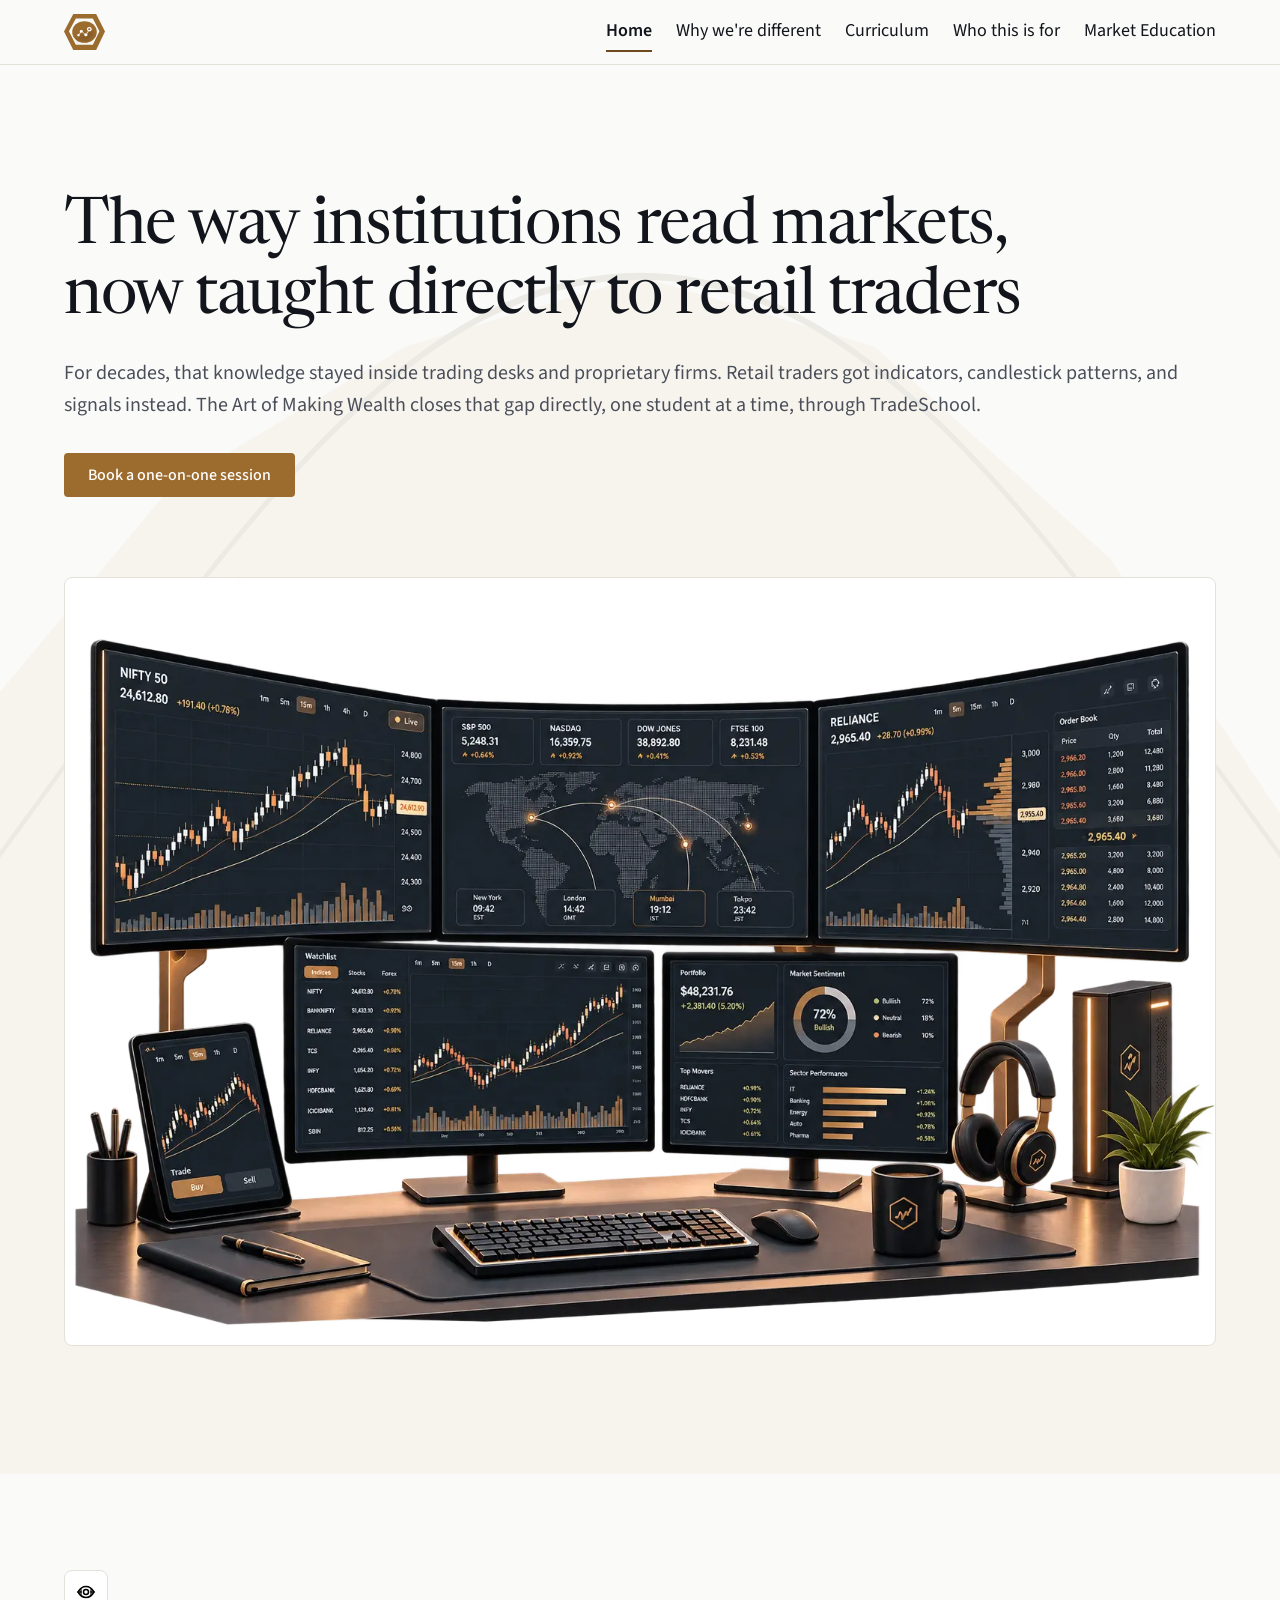
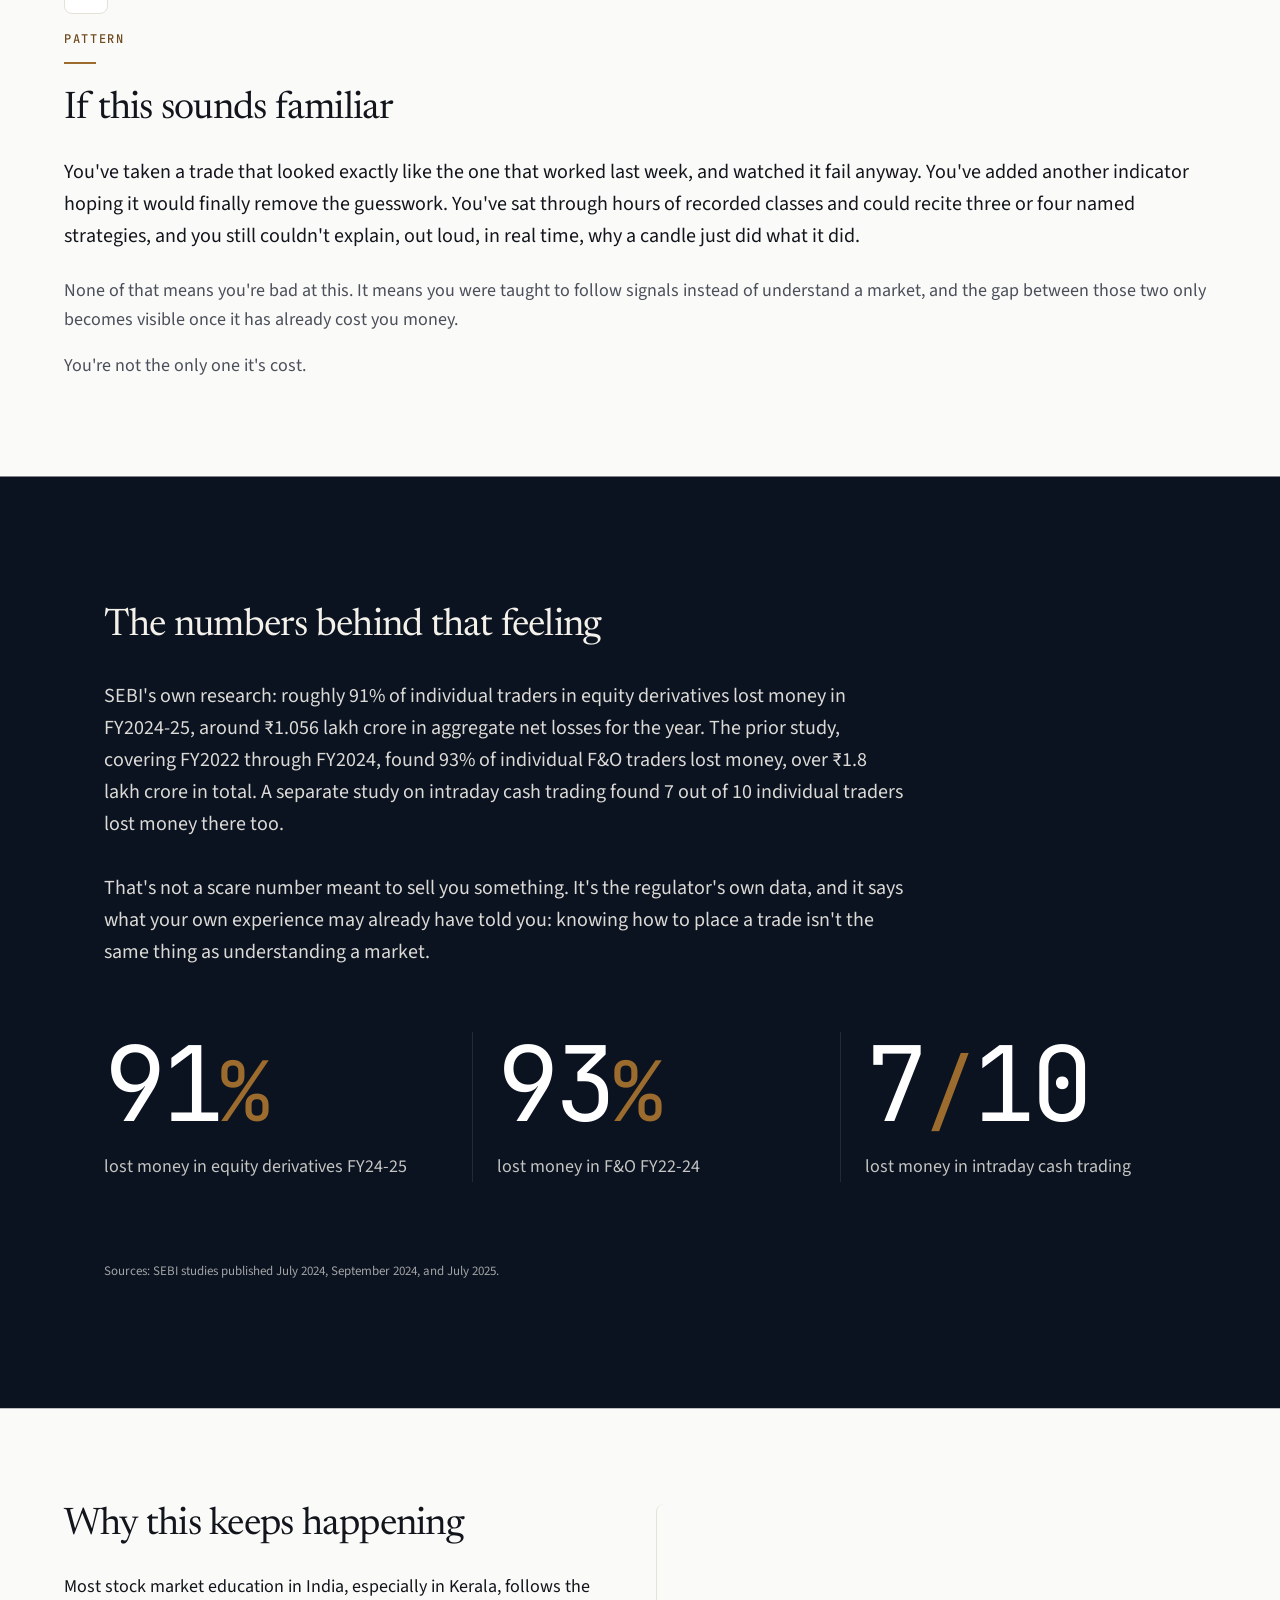
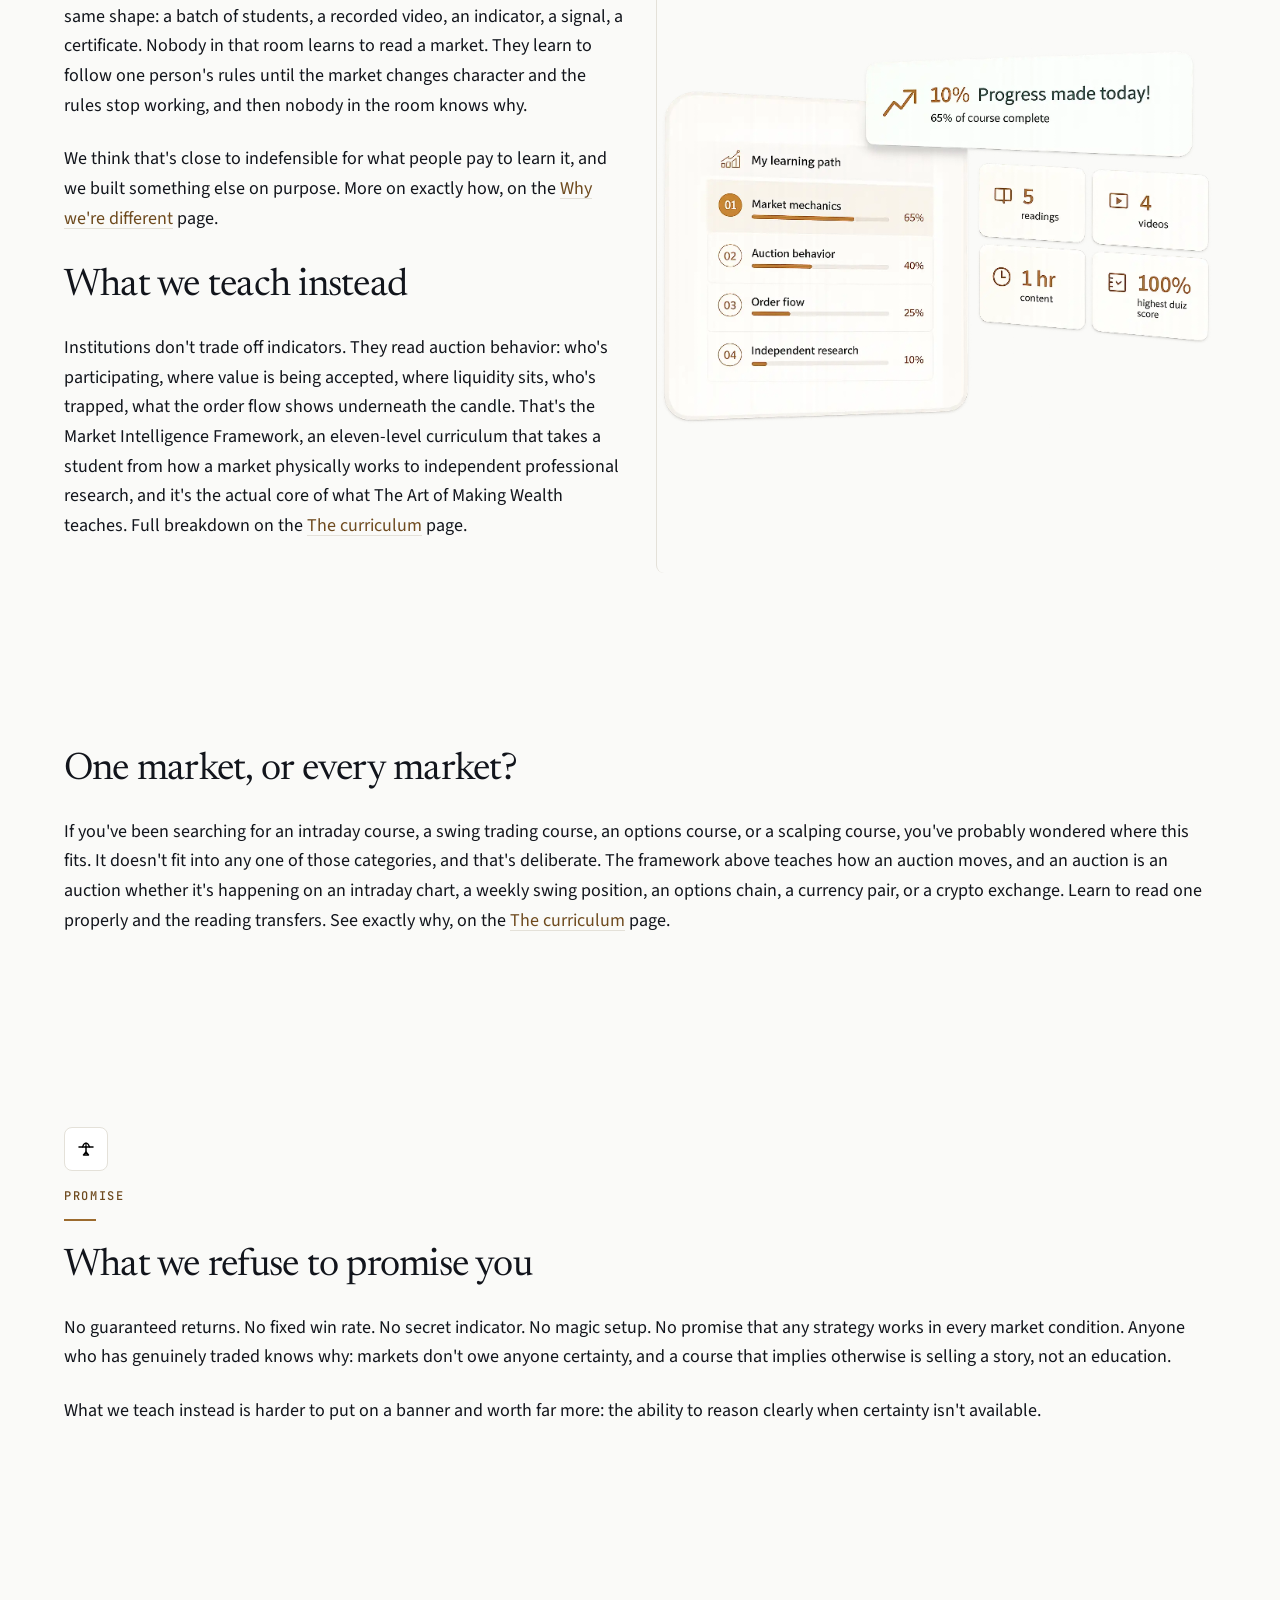
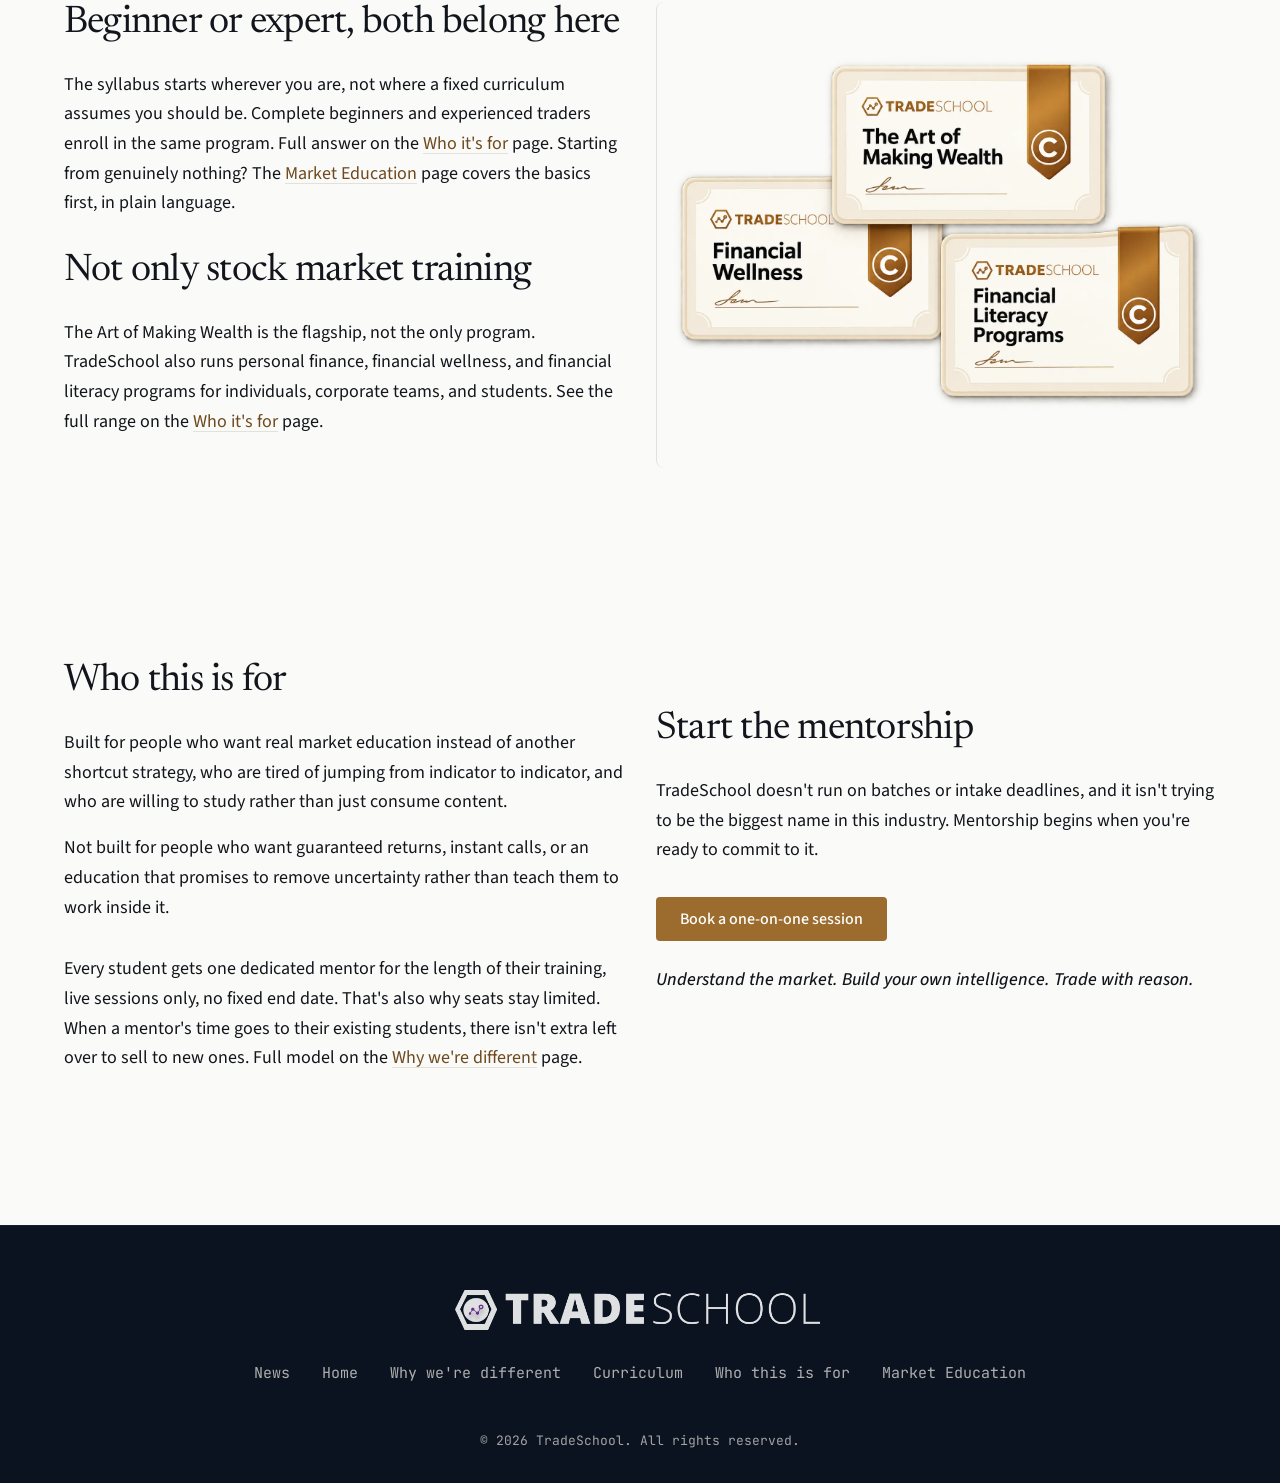
==== index.html @ 6f9a5b18 "Version.1" ====
<!DOCTYPE html>
<html lang="en">

<head>
  <meta charset="UTF-8">
  <meta name="viewport" content="width=device-width, initial-scale=1.0">
  <title>TradeSchool | The way institutions read markets</title>
  <meta name="description"
    content="Institutional market education for retail traders: learn to read auction behavior and order flow through one-on-one mentorship at TradeSchool.">
  <link rel="icon"
    href="data:image/svg+xml,%3Csvg xmlns='http://www.w3.org/2000/svg' viewBox='0 0 64 64'%3E%3Crect width='64' height='64' rx='12' fill='%239C6B2E'/%3E%3Ctext x='32' y='44' font-family='Georgia,serif' font-size='36' fill='%23FAFAF8' text-anchor='middle'%3ET%3C/text%3E%3C/svg%3E">
  <link rel="preconnect" href="https://fonts.googleapis.com">
  <link rel="preconnect" href="https://fonts.gstatic.com" crossorigin>
  <link rel="stylesheet" href="css/styles.css">
  <link rel="stylesheet"
    href="https://fonts.googleapis.com/css2?family=Source+Sans+3:wght@400;500;600&family=Inter:wght@400;500;600&family=JetBrains+Mono:wght@400;500&family=Newsreader:ital,opsz,wght@0,6..72,400;0,6..72,500;1,6..72,400;1,6..72,500&display=swap">
</head>

<body>

  <!-- Navigation -->
  <header class="site-header">
    <div class="container nav-container">
      <a href="index.html" class="logo"><img src="assets/logo-header.svg" alt="TradeSchool" class="logo-header-img"></a>

      <nav class="desktop-nav">
        <a href="index.html" class="active">Home</a>
        <a href="why-were-different.html">Why we're different</a>
        <a href="curriculum.html">Curriculum</a>
        <a href="who-its-for.html">Who this is for</a>
        <a href="market-education.html">Market Education</a>
      </nav>

      <button id="mobile-menu-btn" class="mobile-menu-btn" aria-label="Open menu" aria-expanded="false">
        <svg width="24" height="24" viewBox="0 0 24 24" fill="none" xmlns="http://www.w3.org/2000/svg">
          <path d="M3 12H21M3 6H21M3 18H21" stroke-linecap="round" stroke-linejoin="round" />
        </svg>
      </button>
    </div>
  </header>

  <!-- Mobile Nav Overlay -->
  <nav id="mobile-nav-overlay" class="mobile-nav-overlay" aria-label="Mobile menu">
    <button id="mobile-close-btn" class="close-btn" aria-label="Close menu">
      <svg width="24" height="24" viewBox="0 0 24 24" fill="none" xmlns="http://www.w3.org/2000/svg">
        <path d="M18 6L6 18M6 6L18 18" stroke-linecap="round" stroke-linejoin="round" />
      </svg>
    </button>
    <a href="index.html" class="active">Home</a>
    <a href="why-were-different.html">Why we're different</a>
    <a href="curriculum.html">Curriculum</a>
    <a href="who-its-for.html">Who this is for</a>
    <a href="market-education.html">Market Education</a>
  </nav>

  <main>
    <!-- Hero Section -->
    <section id="hero" class="section section-hero container hero">
      <div class="hero-bg-overlay">
        <img src="assets/bg-auction-curve.svg" alt="" class="hero-bg-img">
      </div>
      <h1 class="text-4xl mb-6">The way institutions read markets, now taught directly to retail
        traders</h1>
      <p class="text-lg text-ink-muted mb-8">For decades, that knowledge stayed inside trading desks and proprietary
        firms. Retail traders got indicators, candlestick patterns, and signals instead. The Art of Making Wealth closes
        that gap directly, one student at a time, through TradeSchool.</p>

      <a href="https://wa.me/919481369078" target="_blank" rel="noopener noreferrer" class="btn-primary mb-12">Book a
        one-on-one session</a>

      <figure class="hero-img">
        <img src="assets/hero-home.webp" alt="Real, annotated order-flow chart" fetchpriority="high">
      </figure>
    </section>

    <!-- Sticky Mobile CTA Bar -->
    <div id="sticky-cta-bar" class="sticky-cta-bar">
      <a href="https://wa.me/919481369078" target="_blank" rel="noopener noreferrer" class="btn-primary">Book a
        one-on-one session</a>
    </div>

    <!-- If this sounds familiar -->
    <section class="section section--md container">
      <div class="section-icon mb-4" aria-hidden="true">
        <img src="assets/icon-lens.svg" alt="" class="section-icon-img" width="20" height="20" loading="lazy" decoding="async">
      </div>
      <span class="eyebrow">PATTERN</span><div class="section-rule"></div><h2 class="text-3xl mb-6">If this sounds familiar</h2>
      <p class="text-lg text-ink mb-6">You've taken a trade that looked exactly like the one that worked last week, and
        watched it fail anyway. You've added another indicator hoping it would finally remove the guesswork. You've sat
        through hours of recorded classes and could recite three or four named strategies, and you still couldn't
        explain, out loud, in real time, why a candle just did what it did.</p>
      <p class="text-base text-ink-muted">None of that means you're bad at this. It means you were taught to follow
        signals instead of understand a market, and the gap between those two only becomes visible once it has already
        cost you money.</p>
      <p class="text-base text-ink-muted mt-4">You're not the only one it's cost.</p>
    </section>

    <!-- The numbers behind that feeling (Stat Callout Block) -->
    <section class="stat-block full-bleed-section">
      <div class="full-bleed-content">
        <h2 class="text-3xl mb-8">The numbers behind that feeling</h2>

        <div class="stat-wrap">
          <p class="text-lg mb-8 stat-lead">SEBI's own research: roughly 91% of individual traders in equity derivatives
            lost money in FY2024-25, around ₹1.056 lakh crore in aggregate net losses for the year. The prior study,
            covering FY2022 through FY2024, found 93% of individual F&O traders lost money, over ₹1.8 lakh crore in
            total. A separate study on intraday cash trading found 7 out of 10 individual traders lost money there too.
          </p>

          <p class="text-lg mb-16 stat-lead">That's not a scare number meant to sell you something. It's the regulator's
            own data, and it says what your own experience may already have told you: knowing how to place a trade isn't
            the same thing as understanding a market.</p>
        </div>

        <div class="grid mb-12">
          <div class="lg-col-span-4 flex flex-col mb-8 stat-item">
            <span class="stat-figure">91<span class="percent">%</span></span>
            <span class="text-base stat-label">lost money in equity derivatives FY24-25</span>
          </div>
          <div class="lg-col-span-4 flex flex-col mb-8 stat-item">
            <span class="stat-figure">93<span class="percent">%</span></span>
            <span class="text-base stat-label">lost money in F&O FY22-24</span>
          </div>
          <div class="lg-col-span-4 flex flex-col mb-8 stat-item">
            <span class="stat-figure">7<span class="text-accent">/</span>10</span>
            <span class="text-base stat-label">lost money in intraday cash trading</span>
          </div>
        </div>

        <p class="text-xs mt-8 stat-sources">Sources: SEBI studies published July 2024, September 2024, and July 2025.
        </p>
      </div>
    </section>

    <!-- Why this keeps happening / What we teach instead -->
    <section class="section section--md container">
      <div class="grid">
        <div class="lg-col-span-6">
          <h2 class="text-3xl mb-6">Why this keeps happening</h2>
          <p class="text-base text-ink mb-6">Most stock market education in India, especially in Kerala, follows the
            same shape: a batch of students, a recorded video, an indicator, a signal, a certificate. Nobody in that
            room learns to read a market. They learn to follow one person's rules until the market changes character and
            the rules stop working, and then nobody in the room knows why.</p>
          <p class="text-base text-ink mb-8">We think that's close to indefensible for what people pay to learn it, and
            we built something else on purpose. More on exactly how, on the <a href="why-were-different.html">Why we're
              different</a> page.</p>

          <h2 class="text-3xl mb-6">What we teach instead</h2>
          <p class="text-base text-ink mb-8">Institutions don't trade off indicators. They read auction behavior: who's
            participating, where value is being accepted, where liquidity sits, who's trapped, what the order flow shows
            underneath the candle. That's the Market Intelligence Framework, an eleven-level curriculum that takes a
            student from how a market physically works to independent professional research, and it's the actual core of
            what The Art of Making Wealth teaches. Full breakdown on the <a href="curriculum.html">The curriculum</a>
            page.</p>
        </div>

        <!-- lg-col-start-8 intentionally omitted: it was an undefined no-op class and auto-placement already renders this column at cols 7-12. -->
        <div class="lg-col-span-6">
<figure class="bg-canvas rounded-lg flex items-center justify-center grid-media diagram-figure">
              <img src="assets/diagram-eleven-levels.webp" alt="Eleven-level progression graphic" loading="lazy"
                decoding="async">
            </figure>
        </div>
      </div>
    </section>

    <!-- One market, or every market? -->
    <section class="section section--sm container">
      <h2 class="text-3xl mb-6">One market, or every market?</h2>
      <p class="text-base text-ink mb-8">If you've been searching for an intraday course, a swing trading course, an
        options course, or a scalping course, you've probably wondered where this fits. It doesn't fit into any one of
        those categories, and that's deliberate. The framework above teaches how an auction moves, and an auction is an
        auction whether it's happening on an intraday chart, a weekly swing position, an options chain, a currency pair,
        or a crypto exchange. Learn to read one properly and the reading transfers. See exactly why, on the <a
          href="curriculum.html">The curriculum</a> page.</p>
    </section>

    <!-- What we refuse to promise you -->
    <section class="section section--sm container">
      <div class="section-icon mb-4" aria-hidden="true">
        <img src="assets/icon-scale.svg" alt="" class="section-icon-img" width="20" height="20" loading="lazy" decoding="async">
      </div>
      <span class="eyebrow">PROMISE</span><div class="section-rule"></div><h2 class="text-3xl mb-6">What we refuse to promise you</h2>
      <p class="text-base text-ink mb-6">No guaranteed returns. No fixed win rate. No secret indicator. No magic setup.
        No promise that any strategy works in every market condition. Anyone who has genuinely traded knows why: markets
        don't owe anyone certainty, and a course that implies otherwise is selling a story, not an education.</p>
      <p class="text-base text-ink">What we teach instead is harder to put on a banner and worth far more: the ability
        to reason clearly when certainty isn't available.</p>
    </section>

    <!-- Beginner or expert, both belong here / Not only stock market training -->
    <section class="section section--md container">
      <div class="grid">
        <div class="lg-col-span-6">
          <h2 class="text-3xl mb-6">Beginner or expert, both belong here</h2>
          <p class="text-base text-ink mb-8">The syllabus starts wherever you are, not where a fixed curriculum assumes
            you should be. Complete beginners and experienced traders enroll in the same program. Full answer on the <a
              href="who-its-for.html">Who it's for</a> page. Starting from genuinely nothing? The <a
              href="market-education.html">Market Education</a> page covers the basics first, in plain language.</p>

          <h2 class="text-3xl mb-6">Not only stock market training</h2>
          <p class="text-base text-ink mb-8">The Art of Making Wealth is the flagship, not the only program. TradeSchool
            also runs personal finance, financial wellness, and financial literacy programs for individuals, corporate
            teams, and students. See the full range on the <a href="who-its-for.html">Who it's for</a> page.</p>
        </div>
        <div class="lg-col-span-6">
<figure class="bg-canvas rounded-lg flex items-center justify-center grid-media diagram-figure">
              <img src="assets/programs-overview.webp" alt="TradeSchool programs overview" loading="lazy"
                decoding="async">
            </figure>
        </div>
      </div>
    </section>

    <!-- Who this is for / Start the mentorship -->
    <section class="section section--md container bg-canvas">
      <div class="grid">
        <div class="lg-col-span-6">
          <h2 class="text-3xl mb-6">Who this is for</h2>
          <p class="text-base text-ink mb-4">Built for people who want real market education instead of another shortcut
            strategy, who are tired of jumping from indicator to indicator, and who are willing to study rather than
            just consume content.</p>
          <p class="text-base text-ink mb-8">Not built for people who want guaranteed returns, instant calls, or an
            education that promises to remove uncertainty rather than teach them to work inside it.</p>

          <p class="text-base text-ink">Every student gets one dedicated mentor for the length of their training, live
            sessions only, no fixed end date. That's also why seats stay limited. When a mentor's time goes to their
            existing students, there isn't extra left over to sell to new ones. Full model on the <a
              href="why-were-different.html">Why we're different</a> page.</p>
        </div>

        <!-- lg-col-start-8 / lg-mt-0 intentionally omitted: both were undefined no-op classes; mt-12 applies at all widths exactly as before. -->
        <div class="lg-col-span-6 mt-12">
          <h2 class="text-3xl mb-6">Start the mentorship</h2>
          <p class="text-base text-ink mb-8">TradeSchool doesn't run on batches or intake deadlines, and it isn't trying
            to be the biggest name in this industry. Mentorship begins when you're ready to commit to it.</p>

          <a href="https://wa.me/919481369078" target="_blank" rel="noopener noreferrer" class="btn-primary mb-6">Book a
            one-on-one session</a>
          <blockquote class="text-base text-ink pull-quote">Understand the market. Build your own intelligence. Trade
            with reason.</blockquote>
        </div>
      </div>
    </section>
  </main>

  <footer class="bg-anchor site-footer">
    <div class="container flex flex-col items-center">
      <a href="index.html" class="footer-logo mb-8">
        <img src="assets/logo.png" alt="TradeSchool Logo" class="footer-logo-img">
      </a>
      <nav class="flex items-center justify-center gap-8 mb-12 footer-nav">
        <a href="https://www.ft.com/news-feed" target="_blank" rel="noopener noreferrer"
          class="text-anchor no-underline text-sm font-mono footer-link">News</a>
        <a href="index.html" class="text-anchor no-underline text-sm font-mono footer-link">Home</a>
        <a href="why-were-different.html" class="text-anchor no-underline text-sm font-mono footer-link">Why we're
          different</a>
        <a href="curriculum.html" class="text-anchor no-underline text-sm font-mono footer-link">Curriculum</a>
        <a href="who-its-for.html" class="text-anchor no-underline text-sm font-mono footer-link">Who this is for</a>
        <a href="market-education.html" class="text-anchor no-underline text-sm font-mono footer-link">Market
          Education</a>
      </nav>
      <p class="text-xs font-mono footer-copyright">&copy; 2026 TradeSchool. All rights reserved.</p>
    </div>
  </footer>

  <script src="js/scripts.js"></script>
</body>

</html>
---- css/styles.css ----
:root {
  /* Color Tokens - Stripe/Editorial Fintech restraint */
  --color-canvas: #FAFAF8;
  --color-surface: #FFFFFF;
  --color-ink: #12151C;
  /* Deep navy ink */
  --color-ink-muted: #4B4F5A;
  --color-ink-faint: #8A8D96;
  --color-anchor: #0B1220;
  --color-anchor-text: #F3F1EA;
  --color-border: #E4E1D9;
  /* Hairline borders */
  --color-accent: #9C6B2E;
  /* One disciplined accent */
  --color-accent-deep: #6E4A1E;
  --color-accent-wash: #F3E9DB;

  /* Typography — 3-fonts: Newsreader (header) + Source Sans 3 (body + Inter fallback) + JetBrains Mono */
  --font-display: 'Newsreader', serif;
  --font-body: 'Source Sans 3', 'Inter', system-ui, sans-serif;
  --font-mono: 'JetBrains Mono', monospace;

  /* Spacing */
  --space-1: 4px;
  --space-2: 8px;
  --space-3: 12px;
  --space-4: 16px;
  --space-6: 24px;
  --space-8: 32px;
  --space-12: 48px;
  --space-16: 64px;
  --space-24: 96px;
  --space-32: 128px;
  --section-pad-block: 64px;
  --section-pad-block-lg: 128px;
  --section-pad-block-md: 96px;
  --section-pad-block-sm: 80px;

  /* Radii & Elevations - Linear precision */
  --radius-sm: 2px;
  --radius-md: 4px;
  --radius-lg: 8px;
  --shadow-sticky: 0 4px 16px rgba(18, 21, 28, 0.08);
  /* Refined shadow */

  /* Motion */
  --ease: cubic-bezier(0.16, 1, 0.3, 1);
}

/* Base Resets */
*,
*::before,
*::after {
  box-sizing: border-box;
  margin: 0;
  padding: 0;
}

html {
  scroll-behavior: smooth;
  /* Smooth scrolling for anchor links */
  overflow-x: clip;
}

[id] {
  scroll-margin-top: 80px;
}

body {
  background-color: var(--color-canvas);
  color: var(--color-ink);
  font-family: var(--font-body);
  font-size: 1rem;
  line-height: 1.65;
  overflow-x: clip;
  -webkit-font-smoothing: antialiased;
  -moz-osx-font-smoothing: grayscale;
  /* Extra crispness */
}

@media (prefers-reduced-motion: reduce) {

  *,
  *::before,
  *::after {
    animation-duration: 0.01ms !important;
    animation-iteration-count: 1 !important;
    transition-duration: 0.01ms !important;
    scroll-behavior: auto !important;
  }
}

/* Motion: restraint as expertise — no scroll-triggered animation. Hover/focus only at 150ms. */

/* Typography Scales */
.text-xs {
  font-size: 0.8125rem;
  line-height: 1.4;
}

.text-sm {
  font-size: 0.9375rem;
  line-height: 1.5;
}

.text-base {
  font-size: 1.125rem;
  line-height: 1.65;
}

.text-lg {
  font-size: 1.25rem;
  line-height: 1.6;
}

.text-2xl {
  font-size: clamp(1.75rem, 1.693rem + 0.284vw, 1.875rem);
  line-height: 1.3;
  font-weight: 500;
  letter-spacing: -0.01em;
}

.text-3xl {
  font-size: clamp(1.75rem, 1.466rem + 1.42vw, 2.375rem);
  line-height: 1.15;
  font-family: var(--font-display);
  font-weight: 400;
  letter-spacing: -0.02em;
}

.text-4xl {
  font-size: clamp(2.125rem, 1.244rem + 4.40vw, 4.0625rem);
  line-height: 1.08;
  font-family: var(--font-display);
  font-weight: 400;
  letter-spacing: -0.02em;
}



h1,
h2 {
  font-family: var(--font-display);
  font-weight: 400;
  text-wrap: balance;
}

h3,
h4 {
  font-family: var(--font-body);
  font-weight: 500;
  letter-spacing: -0.01em;
  overflow-wrap: break-word;
  text-wrap: pretty;
}

h1 em,
h2 em,
.pull-quote {
  font-weight: 500;
  font-style: italic;
}

.font-mono {
  font-family: var(--font-mono);
}

.font-mono-bold {
  font-family: var(--font-mono);
  font-weight: 500;
}

/* Eyebrow + rule — corporate hierarchy per spec §10 (optional, no colour change) */
.eyebrow {
  display: block;
  font-family: var(--font-mono);
  font-size: 0.75rem;
  font-weight: 500;
  letter-spacing: 0.14em;
  text-transform: uppercase;
  color: var(--color-accent-deep);
  margin-bottom: var(--space-3);
}

.section-rule {
  width: 32px;
  height: 2px;
  background-color: var(--color-accent);
  margin-bottom: var(--space-6);
}

.text-ink {
  color: var(--color-ink);
}

.text-ink-muted {
  color: var(--color-ink-muted);
}

.text-ink-faint {
  color: var(--color-ink-faint);
}

.text-accent {
  color: var(--color-accent);
}

.text-accent-deep {
  color: var(--color-accent-deep);
}

.text-anchor {
  color: var(--color-anchor-text);
}

/* Links — restraint: hover/focus only, 150ms ease-out per spec §8 */
a {
  color: var(--color-accent-deep);
  text-decoration: underline;
  text-decoration-color: var(--color-border);
  text-underline-offset: 4px;
  transition: color 150ms ease-out, text-decoration-color 150ms ease-out;
}

a:hover {
  text-decoration-color: var(--color-accent-deep);
  color: var(--color-accent);
}

a.no-underline {
  text-decoration: none;
}

a.no-underline:hover {
  text-decoration: underline;
  text-decoration-color: var(--color-accent-deep);
}

a:focus-visible,
button:focus-visible,
input:focus-visible,
select:focus-visible {
  outline: 2px solid var(--color-ink);
  outline-offset: 2px;
}

/* Layout Grid & Margins */
.container {
  width: 100%;
  padding-left: 20px;
  padding-right: 20px;
  margin: 0 auto;
}

@media (min-width: 640px) {
  .container {
    padding-left: 32px;
    padding-right: 32px;
  }
}

@media (min-width: 1024px) {
  .container {
    padding-left: 64px;
    padding-right: 64px;
    max-width: none;
  }
}

@media (min-width: 1440px) {
  .container {
    max-width: 1200px;
    padding-left: 0;
    padding-right: 0;
  }
}

.section {
  padding-top: var(--section-pad-block);
  padding-bottom: var(--section-pad-block);
}

@media (min-width: 1024px) {
  .section {
    padding-top: var(--section-pad-block-lg);
    padding-bottom: var(--section-pad-block-lg);
  }

  .section--md {
    padding-top: var(--section-pad-block-md);
    padding-bottom: var(--section-pad-block-md);
  }

  .section--sm {
    padding-top: var(--section-pad-block-sm);
    padding-bottom: var(--section-pad-block-sm);
  }
}

@media (max-width: 1023px) {
  .section--md {
    padding-top: var(--space-16);
    padding-bottom: var(--space-16);
  }

  .section--sm {
    padding-top: 48px;
    padding-bottom: 48px;
  }
}

.section-hero {
  padding-top: var(--space-16);
  padding-bottom: var(--space-16);
}

@media (min-width: 1024px) {
  .section-hero {
    padding-top: var(--space-32);
    padding-bottom: var(--space-32);
  }
}

.grid {
  display: grid;
  grid-template-columns: repeat(4, 1fr);
  gap: var(--space-4);
}

@media (min-width: 640px) {
  .grid {
    grid-template-columns: repeat(8, 1fr);
    gap: var(--space-6);
  }
}

@media (min-width: 1024px) {
  .grid {
    grid-template-columns: repeat(12, 1fr);
    gap: var(--space-8);
  }
}

/* Mobile & tablet: grid children stack full-width by default */
.grid>* {
  grid-column: 1 / -1;
}

/* Mobile & tablet: image above section text */
@media (max-width: 1023px) {
  .grid > .grid-media { order: -1; }
}

/* NOTE: .lg-col-start-8 is intentionally NOT defined */

/* NOTE: .lg-col-start-8 is intentionally NOT defined. Pages pair it with
   .lg-col-span-6 as the 2nd grid child; auto-placement already lands those
   items in columns 7-12 with an identical result. Defining it here would
   force columns 8-12 and change the current layout. Left undefined on purpose. */
@media (min-width: 1024px) {
  .lg-col-span-4 {
    grid-column: span 4;
  }

  .lg-col-span-6 {
    grid-column: span 6;
  }
}

/* Global Components */

/* Buttons — Tier-1 corporate: flat, no lift, 150ms per spec §8 */
.btn-primary {
  display: inline-flex;
  align-items: center;
  justify-content: center;
  background-color: var(--color-accent);
  color: var(--color-surface);
  font-weight: 500;
  font-family: var(--font-body);
  border-radius: var(--radius-md);
  min-height: 44px;
  min-width: 44px;
  padding: 0 var(--space-6);
  border: none;
  text-decoration: none;
  cursor: pointer;
  transition: background-color 150ms ease-out;
}

.btn-primary:hover {
  background-color: var(--color-accent-deep);
  color: var(--color-surface);
  text-decoration: none;
}

.btn-primary:active {
  background-color: var(--color-accent-deep);
}

/* Navigation — solid canvas per spec §8, no blur */
.site-header {
  position: sticky;
  top: 0;
  z-index: 50;
  background-color: var(--color-canvas);
  border-bottom: 1px solid var(--color-border);
}

.nav-container {
  display: flex;
  align-items: center;
  justify-content: space-between;
  min-height: 64px;
}

.logo {
  font-family: var(--font-display);
  font-size: 1.375rem;
  font-weight: 500;
  color: var(--color-ink);
  text-decoration: none;
  letter-spacing: -0.01em;
}

.logo:hover {
  text-decoration: none;
  color: var(--color-accent-deep);
}

.desktop-nav {
  display: none;
}

.desktop-nav a {
  margin-left: var(--space-6);
  color: var(--color-ink);
  text-decoration: none;
  font-size: 1.125rem;
  font-weight: 400;
  position: relative;
  padding-bottom: 2px;
}

.desktop-nav a::after {
  content: '';
  position: absolute;
  width: 100%;
  transform: scaleX(0);
  height: 2px;
  bottom: -4px;
  left: 0;
  background-color: var(--color-accent-deep);
  transform-origin: bottom right;
  transition: transform 150ms ease-out;
}

.desktop-nav a:hover,
.desktop-nav a.active {
  color: var(--color-ink);
  font-weight: 600;
}

.desktop-nav a:hover::after,
.desktop-nav a.active::after {
  transform: scaleX(1);
  transform-origin: bottom left;
}

.mobile-menu-btn {
  background: none;
  border: none;
  padding: var(--space-2);
  min-height: 44px;
  min-width: 44px;
  cursor: pointer;
  display: flex;
  align-items: center;
  justify-content: center;
  transition: opacity 150ms ease-out;
}

.mobile-menu-btn:hover {
  opacity: 0.7;
}

.mobile-menu-btn svg {
  stroke: var(--color-ink);
  stroke-width: 1.5;
}

@media (min-width: 1024px) {
  .mobile-menu-btn {
    display: none;
  }

  .desktop-nav {
    display: flex;
    align-items: center;
  }
}

/* Mobile Nav Overlay */
.mobile-nav-overlay {
  position: fixed;
  inset: 0;
  background-color: var(--color-anchor);
  z-index: 100;
  display: flex;
  flex-direction: column;
  padding: var(--space-6) var(--space-4);
  transform: translateX(100%);
  transition: transform 400ms var(--ease);
}

.mobile-nav-overlay.is-open {
  transform: translateX(0);
}

.mobile-nav-overlay .close-btn {
  align-self: flex-end;
  background: none;
  border: none;
  padding: var(--space-2);
  min-height: 44px;
  min-width: 44px;
  cursor: pointer;
  margin-bottom: var(--space-8);
  transition: opacity 150ms ease-out;
}

.mobile-nav-overlay .close-btn:hover {
  opacity: 0.7;
}

.mobile-nav-overlay .close-btn svg {
  stroke: var(--color-anchor-text);
  stroke-width: 1.5;
}

.mobile-nav-overlay a {
  color: var(--color-anchor-text);
  font-size: var(--text-2xl);
  text-decoration: none;
  padding: var(--space-4) 0;
  font-weight: 400;
  border-bottom: 1px solid rgba(255, 255, 255, 0.1);
  transition: color 150ms ease-out;
}

.mobile-nav-overlay a:hover,
.mobile-nav-overlay a.active {
  color: var(--color-accent);
  font-weight: 500;
}

/* Sticky Mobile CTA Bar — solid surface per spec §8, no blur */
.sticky-cta-bar {
  position: fixed;
  bottom: 0;
  left: 0;
  right: 0;
  background-color: var(--color-surface);
  border-top: 1px solid var(--color-border);
  box-shadow: var(--shadow-sticky);
  padding: var(--space-3) 20px calc(var(--space-3) + env(safe-area-inset-bottom));
  z-index: 40;
  transform: translateY(100%);
  transition: transform 300ms var(--ease);
}

.sticky-cta-bar.is-visible {
  transform: translateY(0);
}

.sticky-cta-bar .btn-primary {
  width: 100%;
}

@media (min-width: 640px) {
  .sticky-cta-bar {
    display: none !important;
  }
}

/* Cards — hairline only per spec §4, no shadow, 150ms border */
.card {
  background-color: var(--color-surface);
  border: 1px solid var(--color-border);
  border-radius: var(--radius-lg);
  padding: var(--space-6);
  transition: border-color 150ms ease-out;
}

/* Stat Callout Block */
.stat-block {
  background-color: var(--color-anchor);
  color: var(--color-anchor-text);
  padding-top: var(--space-16);
  padding-bottom: var(--space-16);
}

@media (min-width: 1024px) {
  .stat-block {
    padding-top: var(--space-32);
    padding-bottom: var(--space-32);
  }
}

.stat-figure {
  font-family: var(--font-mono);
  font-size: clamp(3.5rem, 8vw + 1rem, 6.5rem);
  line-height: 1;
  letter-spacing: -0.04em;
  margin-bottom: var(--space-4);
  color: var(--color-surface);
  display: block;
  white-space: nowrap;
}

@media (min-width: 1024px) {
  .stat-figure {
    font-size: 6.5rem;
  }
}

.stat-figure .percent {
  color: var(--color-accent);
  font-size: 0.8em;
}

.stat-figure .text-accent {
  font-size: 0.8em;
  vertical-align: middle;
  padding: 0 2px;
}

.stat-item {
  border-top: 1px solid rgba(255, 255, 255, 0.1);
  padding-top: var(--space-6);
}

@media (min-width: 1024px) {
  .stat-item {
    border-top: none;
    border-left: 1px solid rgba(255, 255, 255, 0.1);
    padding-top: 0;
    padding-left: var(--space-6);
  }

  .stat-item:first-child {
    border-left: none;
    padding-left: 0;
  }
}

@media (min-width: 640px) and (max-width: 1023px) {
  .stat-item {
    grid-column: span 3;
    border-top: none;
    border-left: 1px solid rgba(255, 255, 255, 0.1);
    padding-top: 0;
    padding-left: var(--space-6);
  }

  .stat-item:first-child {
    border-left: none;
    padding-left: 0;
  }

  .stat-item:last-child {
    grid-column: span 2;
  }
}

/* Tables Strategy - Linear Precision */
.table-container {
  margin-top: var(--space-6);
  margin-bottom: var(--space-6);
}

/* 2-column stacked card tables */
.stack-table-mobile {
  width: 100%;
  border-collapse: collapse;
}

.stack-table-mobile .tr {
  background-color: var(--color-surface);
  border: 1px solid var(--color-border);
  border-radius: var(--radius-sm);
  padding: var(--space-4);
  margin-bottom: var(--space-4);
  display: block;
  transition: background-color 150ms ease-out, border-color 150ms ease-out;
}

@media (min-width: 1024px) {
  .stack-table-mobile .tr:hover {
    background-color: var(--color-accent-wash);
  }
}

.stack-table-mobile .td-label {
  font-weight: 500;
  font-size: 1.125rem;
  margin-bottom: var(--space-1);
  color: var(--color-ink);
  display: block;
}

.stack-table-mobile .td-value {
  font-size: 1.125rem;
  display: block;
}

@media (min-width: 640px) {
  .stack-table-mobile .tr {
    display: table-row;
    border: none;
    border-bottom: 1px solid var(--color-border);
    border-radius: 0;
    padding: 0;
    margin: 0;
    background: transparent;
    transform: none;
  }

  .stack-table-mobile .tr:hover {
    transform: none;
  }

  .stack-table-mobile .td-label,
  .stack-table-mobile .td-value {
    display: table-cell;
    padding: var(--space-4) var(--space-4);
    vertical-align: top;
  }

  .stack-table-mobile .td-label {
    width: 40%;
  }
}

/* 3/4-column scrollable tables */
.scroll-table-wrapper {
  position: relative;
  width: 100%;
  overflow-x: auto;
  -webkit-overflow-scrolling: touch;
  border: 1px solid var(--color-border);
  border-radius: var(--radius-sm);
  background-color: var(--color-surface);
}

.scroll-table {
  width: 100%;
  border-collapse: collapse;
  min-width: 600px;
}

.scroll-table th,
.scroll-table td {
  padding: var(--space-3) var(--space-4);
  border-bottom: 1px solid var(--color-border);
  border-right: 1px solid var(--color-border);
  font-size: var(--text-sm);
  text-align: left;
  vertical-align: top;
  background-color: var(--color-surface);
  transition: background-color 150ms ease-out;
}

.scroll-table th {
  font-weight: 500;
}

.scroll-table tr:last-child td {
  border-bottom: none;
}

.scroll-table td:last-child,
.scroll-table th:last-child {
  border-right: none;
}

.scroll-table th:first-child,
.scroll-table td:first-child {
  position: sticky;
  left: 0;
  z-index: 10;
  border-right: 2px solid var(--color-border);
}

@media (min-width: 1024px) {
  .scroll-table tbody tr:hover td {
    background-color: var(--color-accent-wash);
  }

  .scroll-table tbody tr:hover td:first-child {
    background-color: var(--color-accent-wash);
  }
}

.scroll-affordance {
  font-size: var(--text-xs);
  color: var(--color-ink-muted);
  text-align: right;
  margin-top: var(--space-2);
  display: block;
}

@media (min-width: 768px) {
  .scroll-affordance {
    display: none;
  }

  .scroll-table {
    min-width: auto;
  }
}

/* Outcome Matrix Ladder */
.ladder-cell-low {
  color: var(--color-ink-faint);
}

.ladder-cell-medium {
  color: var(--color-ink-muted);
  font-weight: 500;
}

.ladder-cell-high {
  color: var(--color-ink);
  font-weight: 600;
}

/* Utilities */
.mb-2 {
  margin-bottom: var(--space-2);
}

.mb-4 {
  margin-bottom: var(--space-4);
}

.mb-6 {
  margin-bottom: var(--space-6);
}

.mb-8 {
  margin-bottom: var(--space-8);
}

.mb-12 {
  margin-bottom: var(--space-12);
}

.mb-16 {
  margin-bottom: var(--space-16);
}

.mt-4 {
  margin-top: var(--space-4);
}

.mt-8 {
  margin-top: var(--space-8);
}

.mt-12 {
  margin-top: var(--space-12);
}

.flex {
  display: flex;
}

.flex-col {
  flex-direction: column;
}

.items-center {
  align-items: center;
}

.justify-center {
  justify-content: center;
}

.gap-4 {
  gap: var(--space-4);
}

.gap-8 {
  gap: var(--space-8);
}

.flex-wrap {
  flex-wrap: wrap;
}

.text-center {
  text-align: center;
}

.border-l {
  border-left: 1px solid var(--color-border);
  padding-left: var(--space-4);
}

/* Visually hidden but available to assistive technology */
.sr-only {
  position: absolute;
  width: 1px;
  height: 1px;
  padding: 0;
  margin: -1px;
  overflow: hidden;
  clip: rect(0, 0, 0, 0);
  white-space: nowrap;
  border: 0;
}

.bg-canvas {
  background-color: var(--color-canvas);
}

.bg-accent-wash {
  background-color: var(--color-accent-wash);
}

.bg-anchor {
  background-color: var(--color-anchor);
}

.rounded-lg {
  border-radius: var(--radius-lg);
}

/* Full bleed sections — no 100vw hack per spec §5: use box-shadow bleed to avoid overflow */
.full-bleed-section {
  position: relative;
  background-color: var(--color-anchor);
  box-shadow: 0 0 0 100vmax var(--color-anchor);
  clip-path: inset(0 -100vmax);
}

.full-bleed-content {
  max-width: 1200px;
  margin: 0 auto;
  padding-left: 20px;
  padding-right: 20px;
}

@media (min-width: 640px) {
  .full-bleed-content {
    padding-left: 32px;
    padding-right: 32px;
  }
}

@media (min-width: 1024px) {
  .full-bleed-content {
    padding-left: 64px;
    padding-right: 64px;
  }
}

/* Image styles */
img {
  max-width: 100%;
  height: auto;
  display: block;
}

.hero-img {
  width: 100%;
  max-width: 1200px;
  margin: var(--space-8) auto 0;
  border: 1px solid var(--color-border);
  border-radius: var(--radius-lg);
  background-color: var(--color-surface);
  overflow: hidden;
}

.hero-img img {
  width: 100%;
  height: 100%;
  object-fit: cover;
  border-radius: inherit;
}

/* Curriculum Specific */
.level-marker {
  font-family: var(--font-mono);
  color: var(--color-accent);
  font-size: var(--text-sm);
  margin-bottom: var(--space-2);
  display: block;
}

@media (min-width: 1024px) {
  .level-row {
    display: grid;
    grid-template-columns: 2fr 10fr;
    gap: var(--space-8);
    margin-bottom: var(--space-12);
  }
}

/* Market Education page: register break */
.me-prose p {
  max-width: 65ch;
  line-height: 1.75;
}

/* Program cards (Who it's for: Beyond this program) */
.program-card h3 {
  font-weight: 600;
}

.program-card {
  position: relative;
  display: flex;
  flex-direction: column;
  padding: var(--space-4);
}

.program-card-icon {
  width: 44px;
  height: 44px;
  display: flex;
  align-items: center;
  justify-content: center;
  border: 1px solid var(--color-border);
  border-radius: var(--radius-lg);
  background-color: var(--color-canvas);
  color: var(--color-accent);
  margin-bottom: var(--space-6);
  transition: background-color 150ms ease-out, border-color 150ms ease-out;
}

.program-card-icon-img {
  width: 22px;
  height: 22px;
  display: block;
}

/* Section icons — 44×44 hairline, mono, no shadow (spec §9) */
.section-icon {
  width: 44px;
  height: 44px;
  display: flex;
  align-items: center;
  justify-content: center;
  border: 1px solid var(--color-border);
  border-radius: var(--radius-lg);
  background-color: var(--color-surface);
  color: var(--color-ink);
}

.section-icon-img {
  width: 20px;
  height: 20px;
  display: block;
}

.program-card-index {
  position: absolute;
  top: var(--space-6);
  right: var(--space-6);
  font-family: var(--font-mono);
  font-size: var(--text-sm);
  color: var(--color-ink-faint);
}

.program-card-eyebrow {
  display: block;
  font-size: var(--text-xs);
  font-weight: 600;
  letter-spacing: 0.12em;
  text-transform: uppercase;
  color: var(--color-accent-deep);
  margin-bottom: var(--space-2);
}

.program-card--featured {
  flex-direction: row;
  align-items: flex-start;
  gap: var(--space-6);
  padding: var(--space-4);
  background-color: var(--color-accent-wash);
  border-color: var(--color-accent);
}

.program-card--featured:hover {
  border-color: var(--color-accent-deep);
}

.card.program-card:hover .program-card-icon {
  background-color: var(--color-accent-wash);
  border-color: var(--color-accent);
  color: var(--color-accent-deep);
}

.program-card-badge {
  width: 95px;
  height: 95px;
  flex-shrink: 0;
  align-self: center;
  margin-left: auto;
  object-fit: contain;
}

.card.program-card:hover {
  transform: none;
}

/* Component classes extracted from inline styles (value-identical) */
.hero {
  position: relative;
  overflow: hidden;
}

.hero-bg-overlay {
  position: absolute;
  inset: 0;
  z-index: -1;
  pointer-events: none;
}

.hero-bg-img {
  width: 100%;
  height: 100%;
  object-fit: cover;
  opacity: 0.6;
}

.logo-header-img {
  height: 36px;
  width: auto;
  display: block;
}

.site-footer {
  padding: var(--space-16) 0 var(--space-8);
  border-top: 1px solid rgba(255, 255, 255, 0.05);
}

.footer-logo {
  display: block;
}

.footer-logo-img {
  height: 40px;
  width: auto;
  object-fit: contain;
}

.footer-nav {
  flex-wrap: wrap;
}

.footer-link {
  opacity: 0.7;
  transition: opacity 150ms ease-out;
}

.footer-link:hover {
  opacity: 1;
}

.footer-copyright {
  color: rgba(243, 241, 234, 0.65);
}

.stat-wrap {
  max-width: 800px;
}

.stat-lead {
  color: rgba(243, 241, 234, 0.9);
}

.stat-label {
  color: rgba(243, 241, 234, 0.8);
}

.stat-sources {
  color: rgba(243, 241, 234, 0.65);
}

.diagram-frame {
  max-width: 600px;
  margin: 0 auto;
}

.cta-panel {
  border-radius: var(--radius-lg);
  padding: var(--space-8);
}

.diagram-img {
  max-width: 720px;
  width: 100%;
}

.diagram-figure {
  height: 100%;
  border-left: 1px solid var(--color-border);
}

.diagram-figure-fit {
  position: relative;
}

@media (min-width: 1024px) {
  .diagram-figure-fit img {
    position: absolute;
    inset: 0;
    width: 100%;
    height: 100%;
    object-fit: contain;
    object-position: center;
  }
}

.who-table {
  border-collapse: collapse;
  width: 100%;
}

.pull-quote-soft {
  opacity: 0.8;
}

/* Focus-not-obscured guard for sticky CTA (WCAG 2.4.11) */
main > section:last-of-type {
  padding-bottom: calc(var(--section-pad-block-lg) + 24px);
}

@media (max-width: 639px) {
  footer {
    padding-bottom: calc(var(--space-16) + 64px + env(safe-area-inset-bottom)) !important;
  }

  .hero-img {
    border-radius: var(--radius-lg);
    overflow: hidden;
  }

  .program-card--featured {
    flex-direction: column;
  }

  .program-card-badge {
    order: -1;
    width: 44px;
    height: 44px;
    padding: 8px;
    border: 1px solid var(--color-border);
    border-radius: var(--radius-lg);
    background-color: var(--color-canvas);
    align-self: flex-start;
    margin: 0 0 var(--space-6);
    flex-shrink: 0;
  }
}
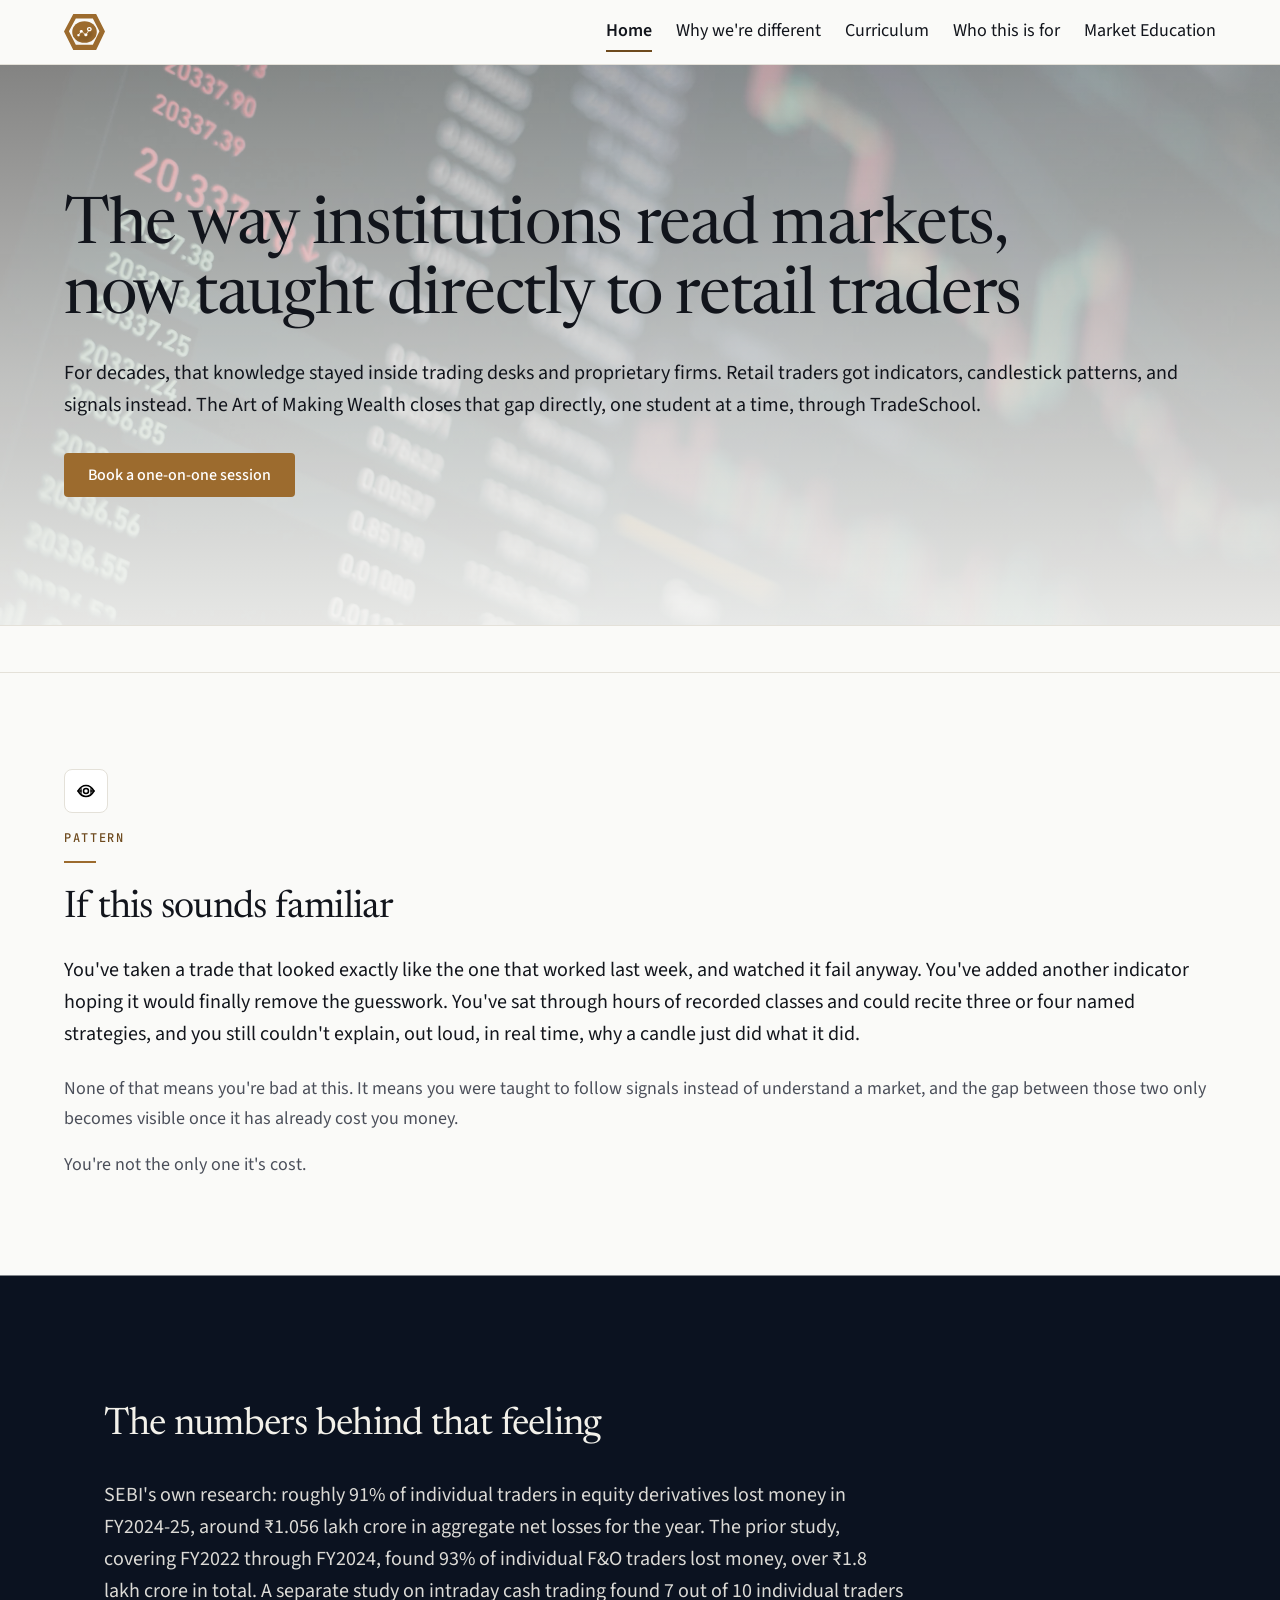
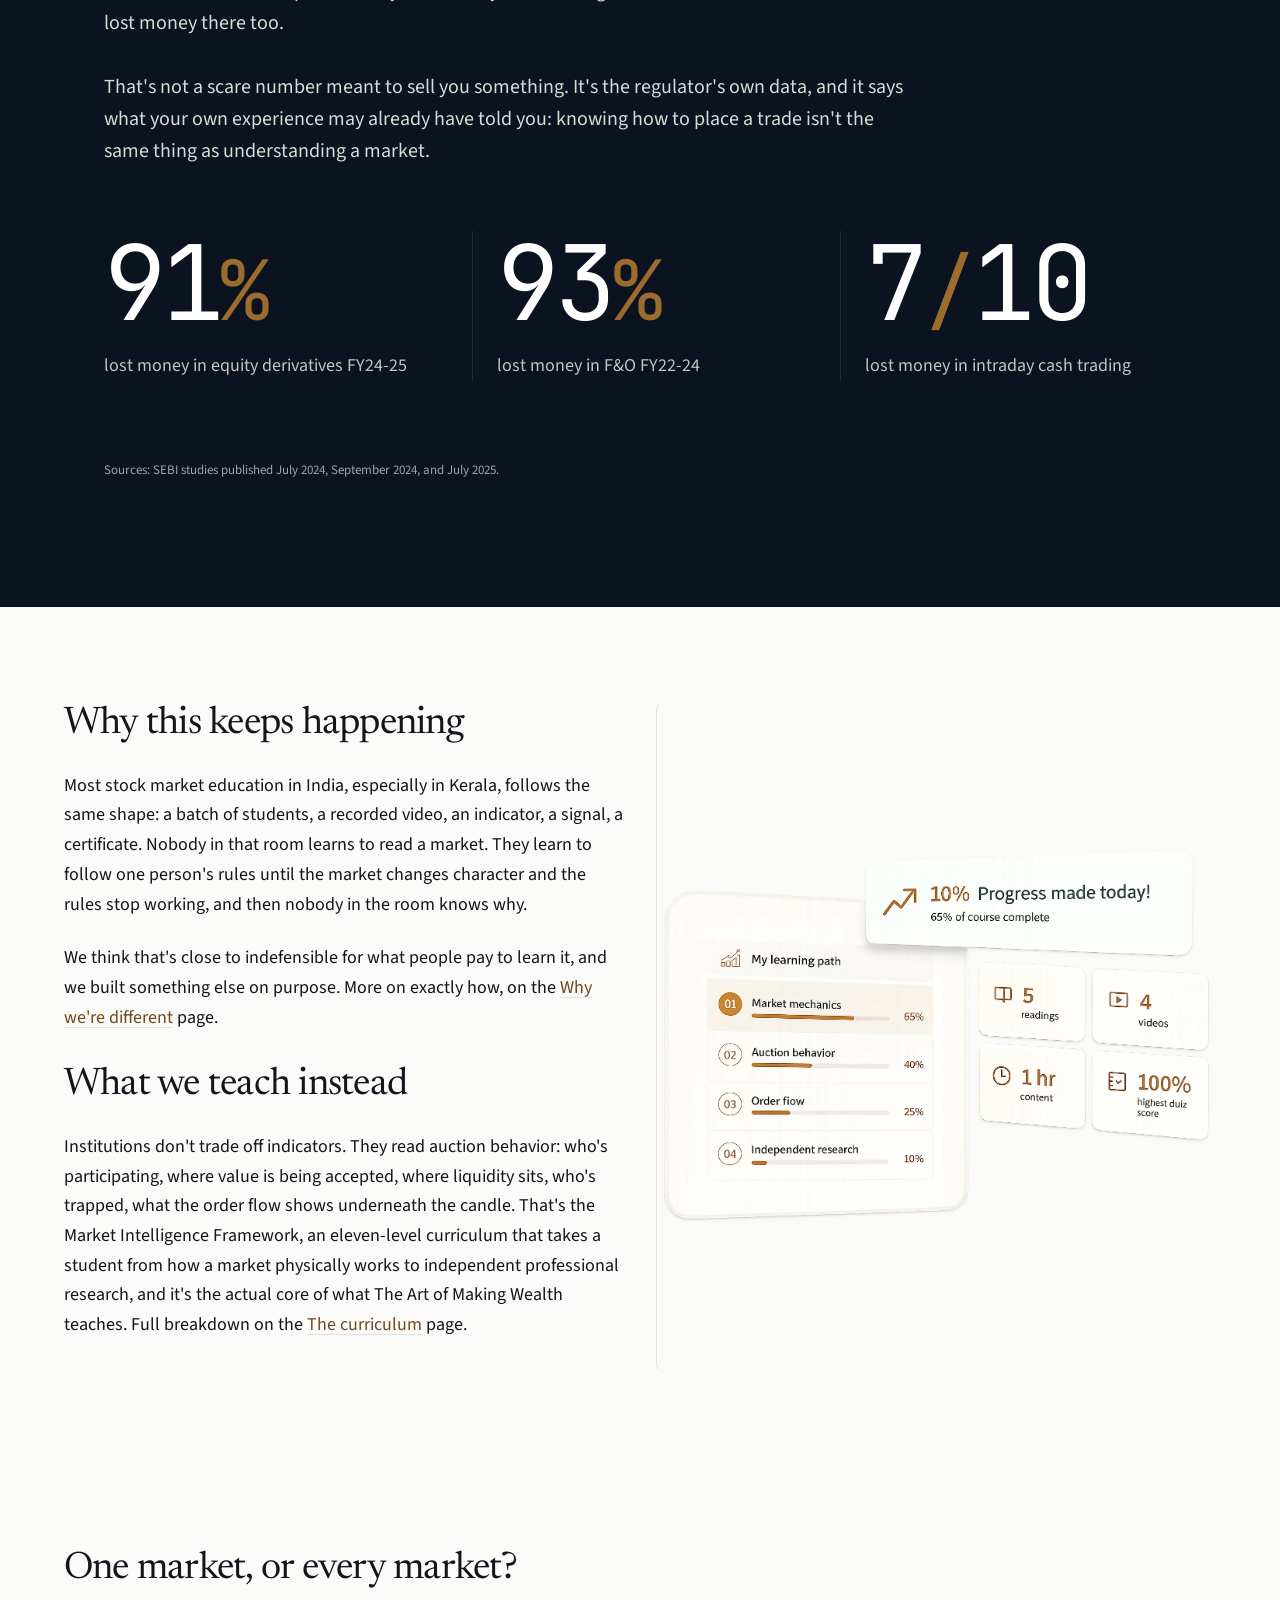
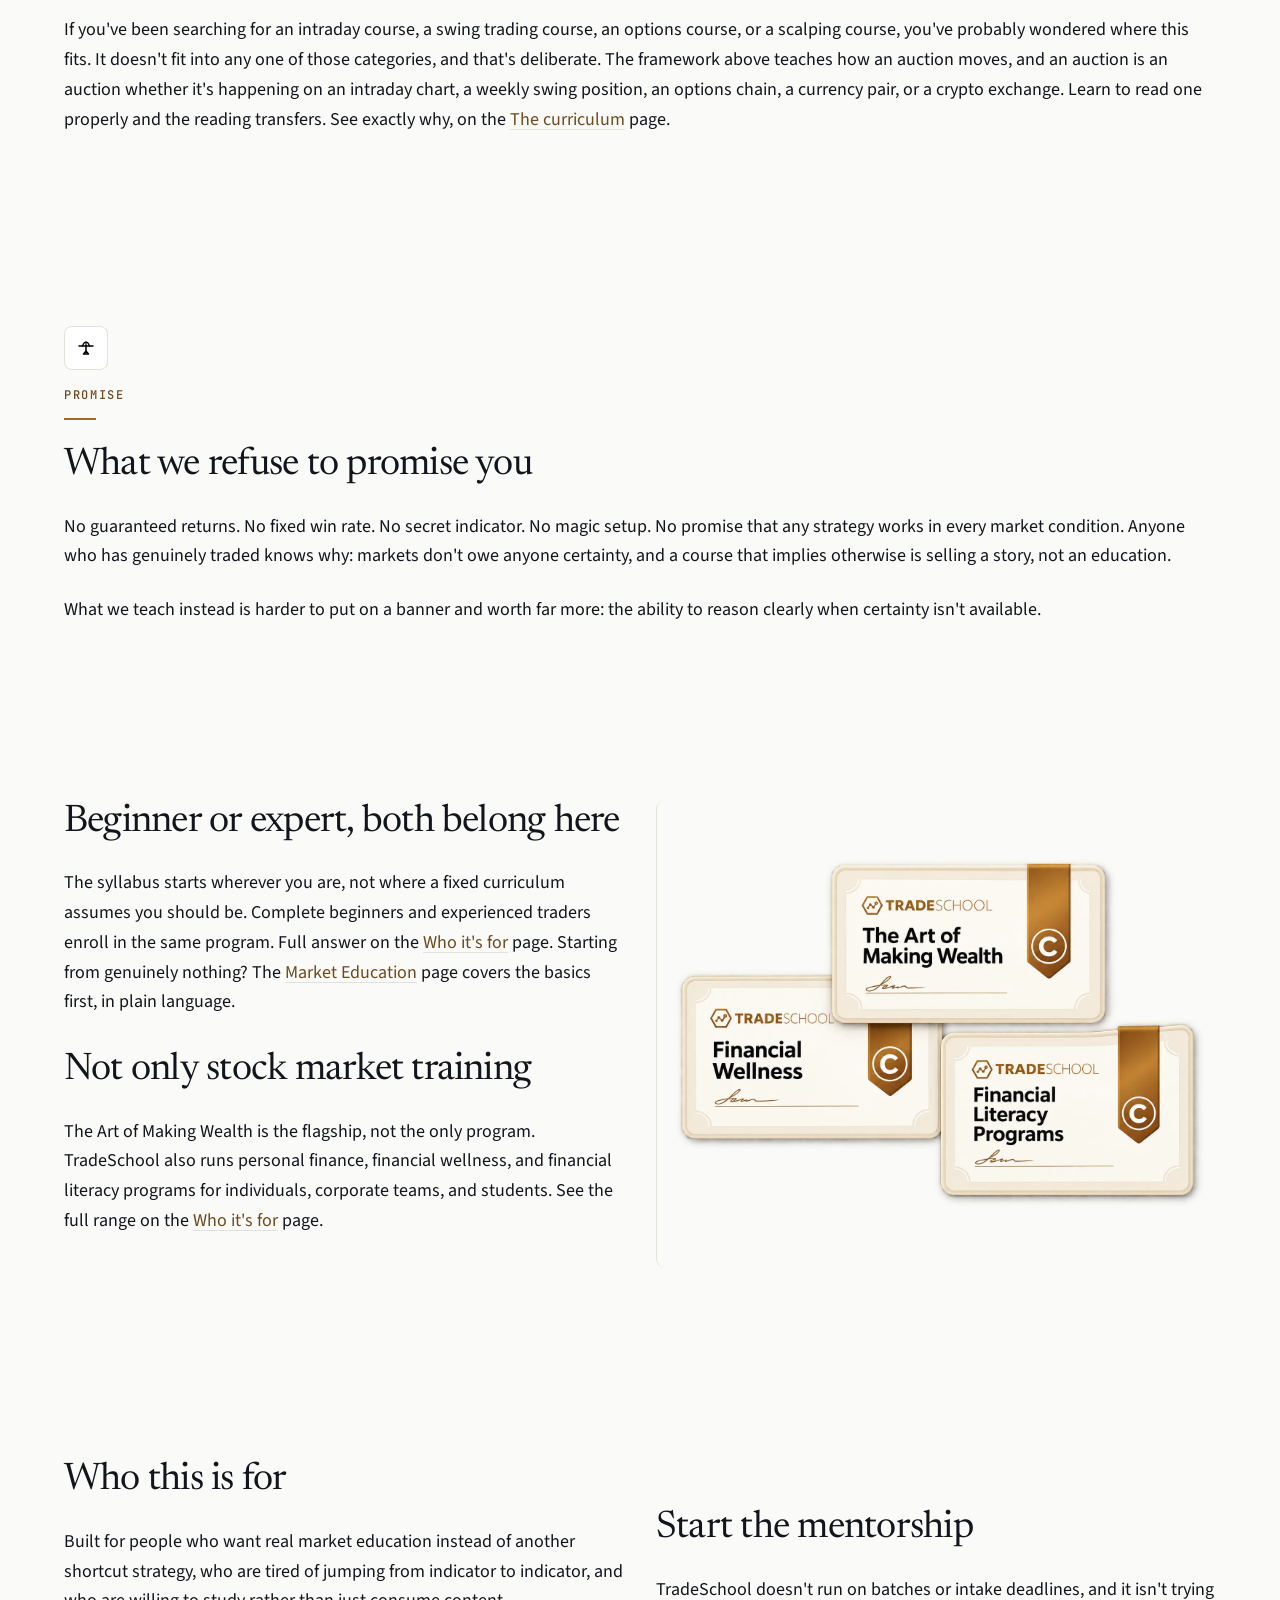
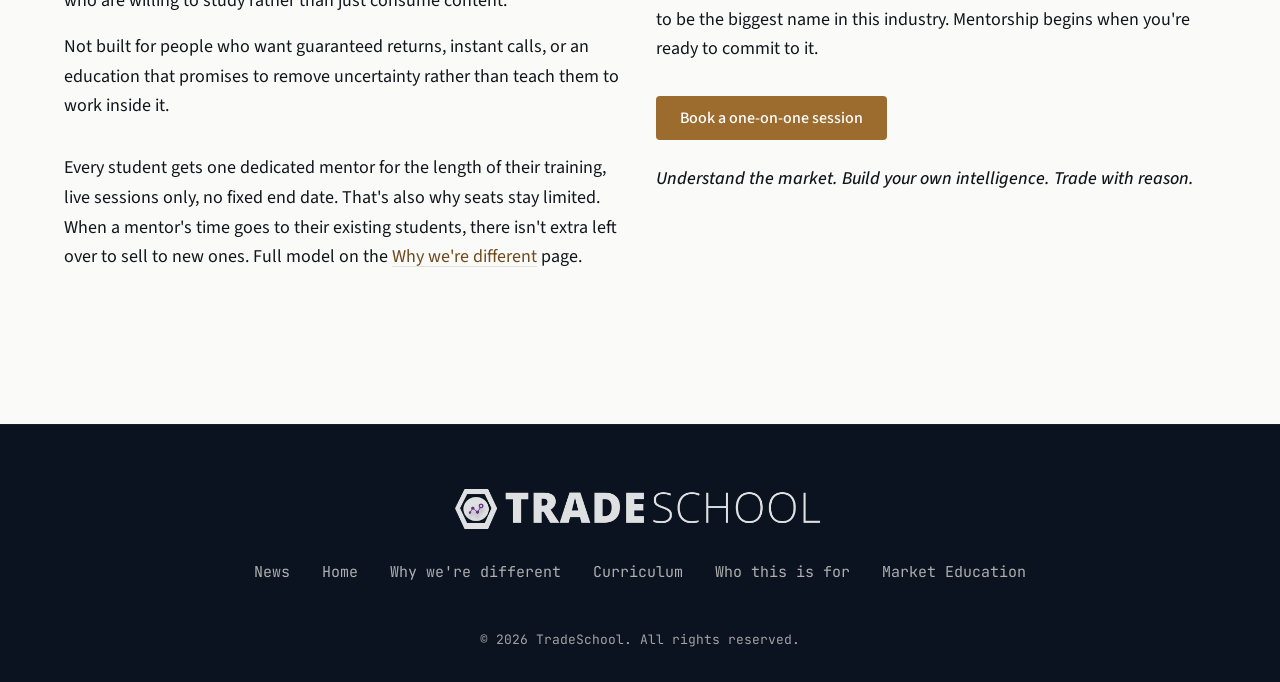
==== commit 838fc453: "Version.2" ====
--- a/index.html
+++ b/index.html
@@ -54,24 +54,35 @@
   </nav>
 
   <main>
-    <!-- Hero Section -->
-    <section id="hero" class="section section-hero container hero">
-      <div class="hero-bg-overlay">
-        <img src="assets/bg-auction-curve.svg" alt="" class="hero-bg-img">
-      </div>
-      <h1 class="text-4xl mb-6">The way institutions read markets, now taught directly to retail
-        traders</h1>
-      <p class="text-lg text-ink-muted mb-8">For decades, that knowledge stayed inside trading desks and proprietary
-        firms. Retail traders got indicators, candlestick patterns, and signals instead. The Art of Making Wealth closes
-        that gap directly, one student at a time, through TradeSchool.</p>
-
-      <a href="https://wa.me/919481369078" target="_blank" rel="noopener noreferrer" class="btn-primary mb-12">Book a
-        one-on-one session</a>
-
-      <figure class="hero-img">
-        <img src="assets/hero-home.webp" alt="Real, annotated order-flow chart" fetchpriority="high">
-      </figure>
-    </section>
+    <!-- Hero Section — video background (full-screen) -->
+    <section id="hero" class="section-hero hero hero--video">
+      <div class="hero-video-wrap" aria-hidden="true">
+        <video class="hero-bg-video" autoplay muted loop playsinline preload="metadata" poster="assets/hero-home.webp" disablePictureInPicture>
+          <source src="assets/hero-home.webm" type="video/webm">
+          <source src="assets/hero-home.mp4" type="video/mp4">
+          <img src="assets/hero-home.webp" alt="">
+        </video>
+        <div class="hero-video-overlay"></div>
+      </div>
+      <div class="container hero-content">
+        <h1 class="text-4xl mb-6">The way institutions read markets, now taught directly to retail
+          traders</h1>
+        <p class="text-lg text-ink mb-8">For decades, that knowledge stayed inside trading desks and proprietary
+          firms. Retail traders got indicators, candlestick patterns, and signals instead. The Art of Making Wealth closes
+          that gap directly, one student at a time, through TradeSchool.</p>
+
+        <a href="https://wa.me/919481369078" target="_blank" rel="noopener noreferrer" class="btn-primary">Book a
+          one-on-one session</a>
+      </div>
+    </section>
+
+    <!-- TradingView Ticker Tape — full-bleed zero padding below hero -->
+    <section class="ticker-tape ticker-tape--full-bleed" aria-label="Market ticker tape" role="region">
+      <div class="ticker-tape__inner">
+        <tv-ticker-tape symbols="FOREXCOM:SPXUSD,FOREXCOM:NSXUSD,FOREXCOM:DJI,FX:EURUSD,BITSTAMP:BTCUSD,BITSTAMP:ETHUSD,CMCMARKETS:GOLD" item-size="compact" transparent></tv-ticker-tape>
+      </div>
+    </section>
+    <script type="module" src="https://widgets.tradingview-widget.com/w/en/tv-ticker-tape.js"></script>
 
     <!-- Sticky Mobile CTA Bar -->
     <div id="sticky-cta-bar" class="sticky-cta-bar">
--- a/css/styles.css
+++ b/css/styles.css
@@ -319,6 +319,16 @@
     padding-top: var(--space-32);
     padding-bottom: var(--space-32);
   }
+
+  .hero--video.section-hero {
+    padding-top: 64px;
+    padding-bottom: 64px;
+  }
+}
+
+.hero--video.section-hero {
+  padding-top: var(--space-16);
+  padding-bottom: var(--space-16);
 }
 
 .grid {
@@ -967,6 +977,44 @@
   }
 }
 
+/* Ticker Tape — full-bleed zero padding, transparent compact */
+.ticker-tape--full-bleed {
+  position: relative;
+  background-color: var(--color-canvas);
+  box-shadow: 0 0 0 100vmax var(--color-canvas);
+  clip-path: inset(0 -100vmax);
+  border-top: 1px solid var(--color-border);
+  border-bottom: 1px solid var(--color-border);
+  padding: 0;
+  margin: 0;
+  min-height: 46px;
+  display: flex;
+  align-items: center;
+  overflow: hidden;
+  overflow-x: clip;
+  z-index: 1;
+}
+
+.ticker-tape__inner {
+  width: 100%;
+  min-height: 46px;
+  display: flex;
+  align-items: center;
+  padding: 0;
+  margin: 0;
+}
+
+.ticker-tape__inner tv-ticker-tape {
+  display: block;
+  width: 100%;
+}
+
+@media (prefers-reduced-motion: reduce) {
+  tv-ticker-tape {
+    animation: none;
+  }
+}
+
 /* Image styles */
 img {
   max-width: 100%;
@@ -1137,6 +1185,83 @@
   opacity: 0.6;
 }
 
+/* Hero video background — index only (.hero--video) — fixed height irrespective of video, WCAG 1.4.4/1.4.10 safe */
+.hero--video {
+  min-height: 480px;
+  max-height: 80vh;
+  max-height: 80dvh;
+  height: auto;
+  width: 100%;
+  display: flex;
+  flex-direction: column;
+  justify-content: center;
+  overflow: visible;
+}
+
+.hero-content {
+  position: relative;
+  z-index: 1;
+}
+
+@media (min-width: 640px) {
+  .hero--video {
+    min-height: 480px;
+    max-height: 75vh;
+    max-height: 75dvh;
+  }
+}
+
+@media (min-width: 1024px) {
+  .hero--video {
+    min-height: 560px;
+    max-height: 720px;
+    max-height: min(720px, 75dvh);
+  }
+}
+
+.hero-video-wrap {
+  position: absolute;
+  inset: 0;
+  z-index: 0;
+  overflow: hidden;
+  background-color: var(--color-canvas);
+  pointer-events: none;
+}
+
+.hero-bg-video {
+  width: 100%;
+  height: 100%;
+  object-fit: cover;
+  object-position: center;
+  display: block;
+}
+
+.hero-video-overlay {
+  position: absolute;
+  inset: 0;
+  background: linear-gradient(180deg, rgba(250, 250, 248, 0.52) 0%, rgba(250, 250, 248, 0.76) 55%, rgba(250, 250, 248, 0.92) 100%);
+}
+
+
+
+@media (prefers-reduced-motion: reduce) {
+  .hero-bg-video {
+    display: none;
+  }
+
+  .hero-video-wrap {
+    background-image: url("../assets/hero-home.webp");
+    background-size: cover;
+    background-position: center;
+  }
+}
+
+@media (max-width: 640px) {
+  .hero-video-overlay {
+    background: rgba(250, 250, 248, 0.84);
+  }
+}
+
 .logo-header-img {
   height: 36px;
   width: auto;
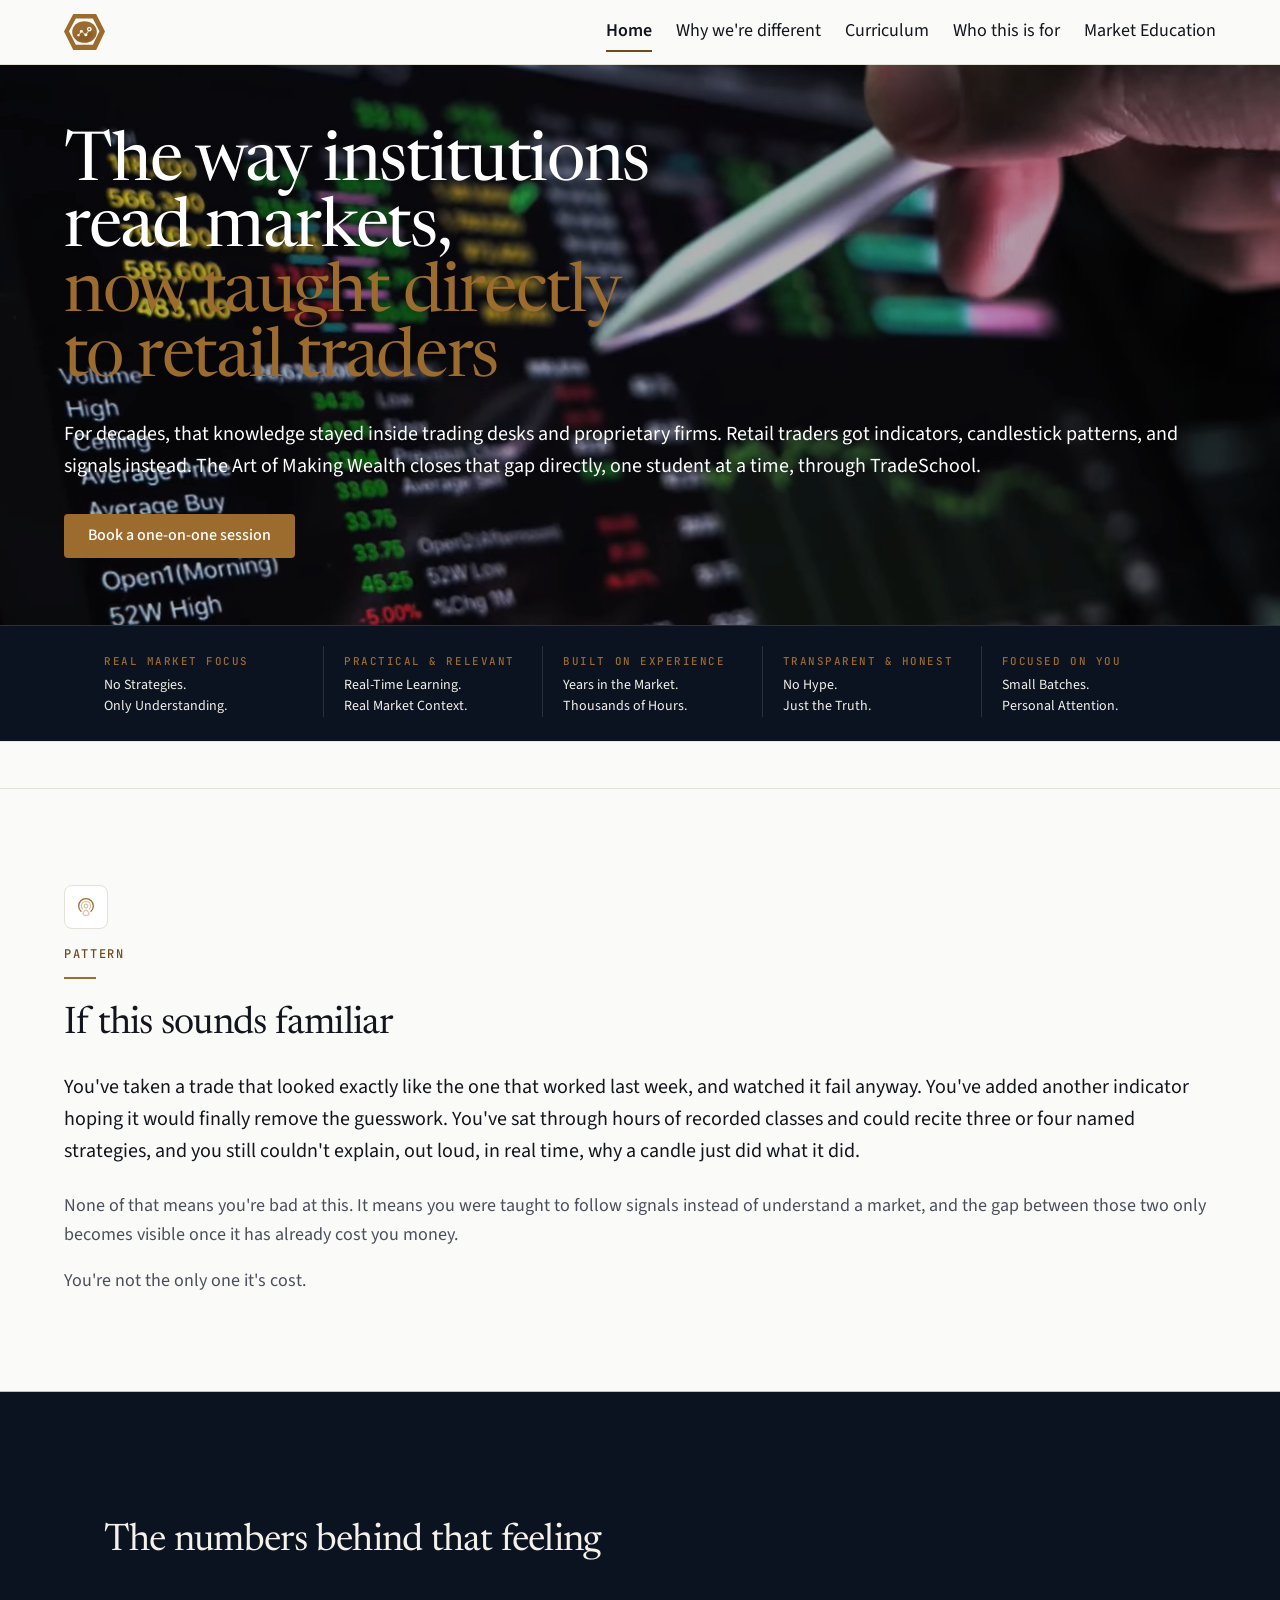
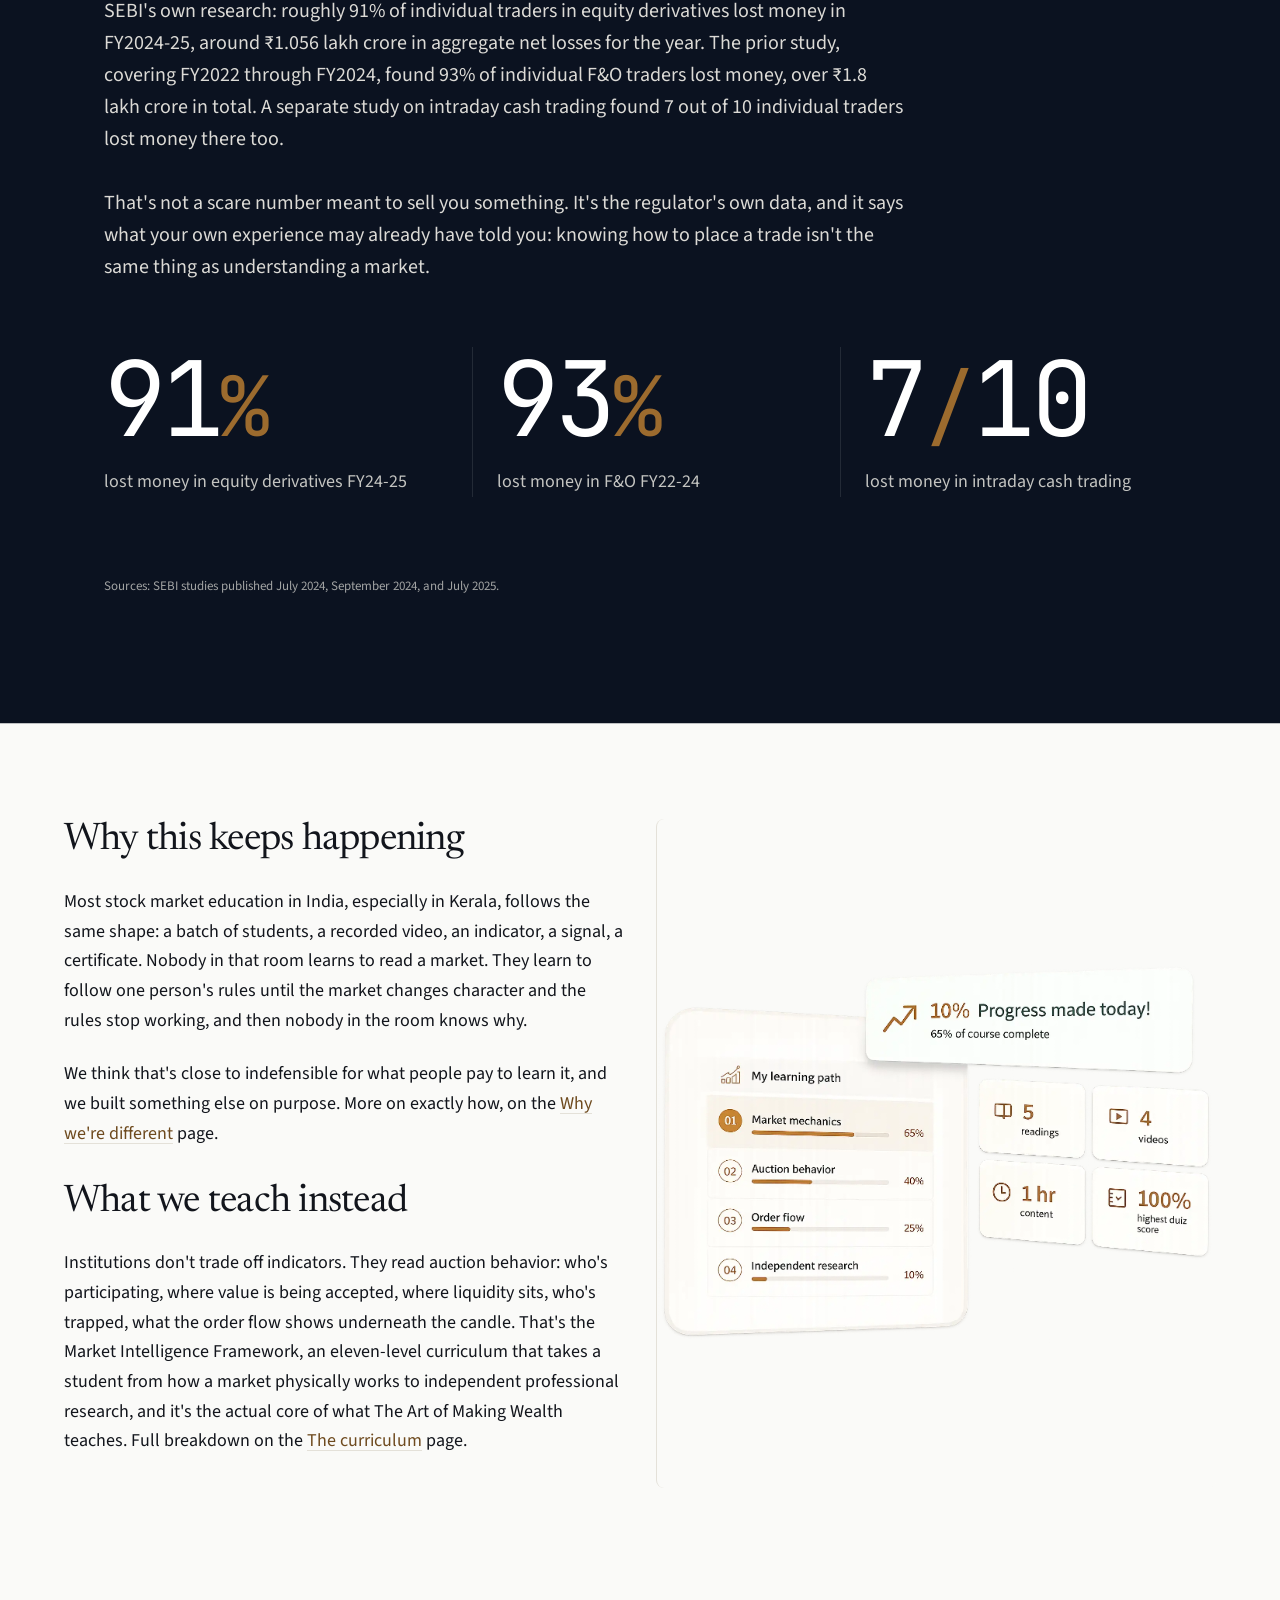
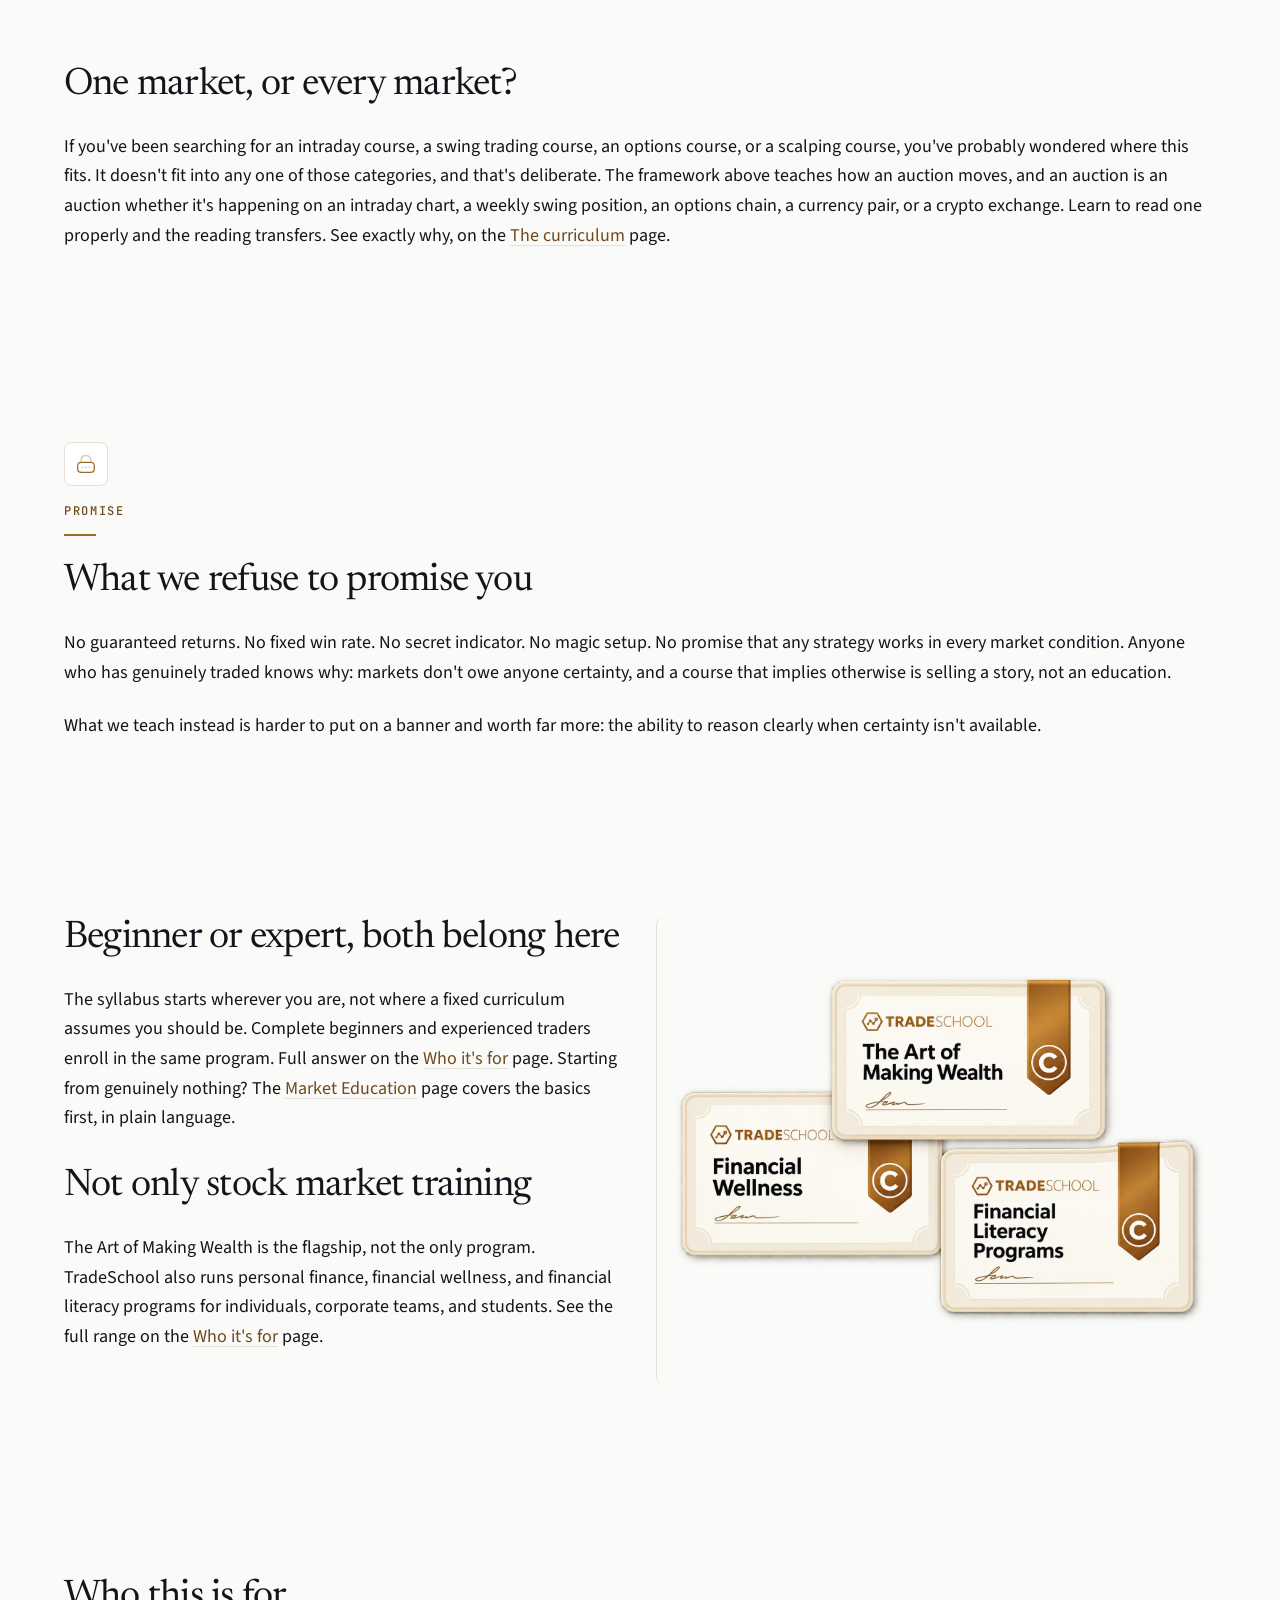
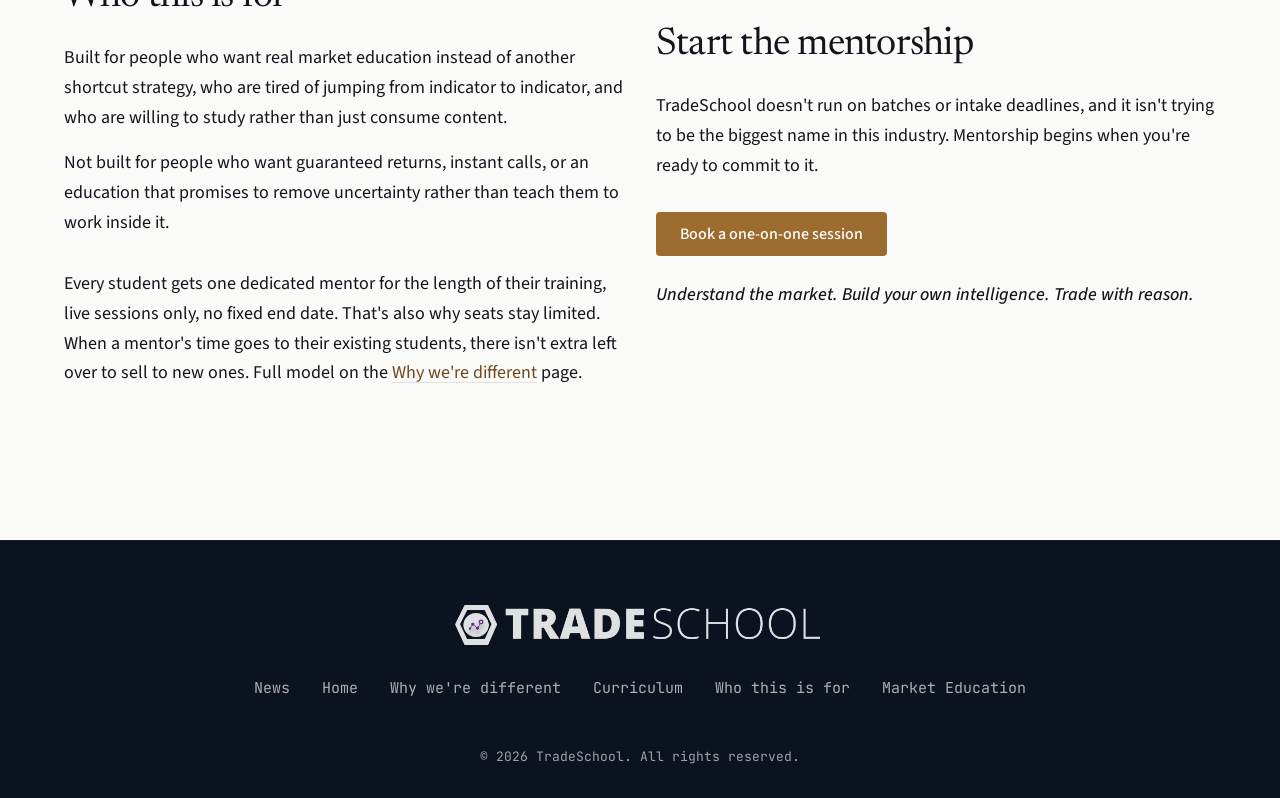
==== commit 4f997f6f: "Added hero session Description Hero session redesign in all pages" ====
--- a/index.html
+++ b/index.html
@@ -65,14 +65,30 @@
         <div class="hero-video-overlay"></div>
       </div>
       <div class="container hero-content">
-        <h1 class="text-4xl mb-6">The way institutions read markets, now taught directly to retail
-          traders</h1>
+        <h1 class="text-4xl mb-6 hero-shared__title">
+          <span class="hero-shared__title--white">The way institutions</span><br>
+          <span class="hero-shared__title--white">read markets,</span><br>
+          <span class="hero-shared__title--accent">now taught directly<br>to retail traders</span>
+        </h1>
         <p class="text-lg text-ink mb-8">For decades, that knowledge stayed inside trading desks and proprietary
           firms. Retail traders got indicators, candlestick patterns, and signals instead. The Art of Making Wealth closes
           that gap directly, one student at a time, through TradeSchool.</p>
 
         <a href="https://wa.me/919481369078" target="_blank" rel="noopener noreferrer" class="btn-primary">Book a
           one-on-one session</a>
+      </div>
+    </section>
+
+    <!-- Hero Features Bar — extension of hero (identical 5 tabs as why) -->
+    <section class="hero-features-bar full-bleed-section" aria-label="Key differentiators">
+      <div class="hero-features-bar__inner full-bleed-content">
+        <div class="hero-shared__features" role="list">
+          <div class="hero-shared__feat" role="listitem"><span class="hero-shared__feat-kicker">REAL MARKET FOCUS</span><span class="hero-shared__feat-value">No Strategies.<br>Only Understanding.</span></div>
+          <div class="hero-shared__feat" role="listitem"><span class="hero-shared__feat-kicker">PRACTICAL &amp; RELEVANT</span><span class="hero-shared__feat-value">Real-Time Learning.<br>Real Market Context.</span></div>
+          <div class="hero-shared__feat" role="listitem"><span class="hero-shared__feat-kicker">BUILT ON EXPERIENCE</span><span class="hero-shared__feat-value">Years in the Market.<br>Thousands of Hours.</span></div>
+          <div class="hero-shared__feat" role="listitem"><span class="hero-shared__feat-kicker">TRANSPARENT &amp; HONEST</span><span class="hero-shared__feat-value">No Hype.<br>Just the Truth.</span></div>
+          <div class="hero-shared__feat" role="listitem"><span class="hero-shared__feat-kicker">FOCUSED ON YOU</span><span class="hero-shared__feat-value">Small Batches.<br>Personal Attention.</span></div>
+        </div>
       </div>
     </section>
 
--- a/css/styles.css
+++ b/css/styles.css
@@ -358,7 +358,9 @@
 
 /* Mobile & tablet: image above section text */
 @media (max-width: 1023px) {
-  .grid > .grid-media { order: -1; }
+  .grid>.grid-media {
+    order: -1;
+  }
 }
 
 /* NOTE: .lg-col-start-8 is intentionally NOT defined */
@@ -1203,11 +1205,43 @@
   z-index: 1;
 }
 
+@media (max-width: 1023.98px) {
+  .hero--video .hero-content .text-lg {
+    font-size: 1rem;
+    line-height: 1.65;
+  }
+}
+
 @media (min-width: 640px) {
   .hero--video {
     min-height: 480px;
     max-height: 75vh;
     max-height: 75dvh;
+  }
+}
+
+@media (max-width: 640px) {
+  .hero--video .hero-content .text-lg.mb-8 {
+    margin-bottom: 24px;
+  }
+
+  .hero--video .container.hero-content {
+    padding-left: 12px;
+    padding-right: 12px;
+    max-width: none;
+    width: 100%;
+  }
+
+  .hero--video .hero-content {
+    max-width: none;
+    width: 100%;
+  }
+}
+
+@media (min-width: 641px) and (max-width: 1023px) {
+  .hero--video .hero-content {
+    max-width: none;
+    width: 100%;
   }
 }
 
@@ -1239,7 +1273,8 @@
 .hero-video-overlay {
   position: absolute;
   inset: 0;
-  background: linear-gradient(180deg, rgba(250, 250, 248, 0.52) 0%, rgba(250, 250, 248, 0.76) 55%, rgba(250, 250, 248, 0.92) 100%);
+  background: rgba(0, 0, 0, 0.30);
+  opacity: 1;
 }
 
 
@@ -1258,8 +1293,42 @@
 
 @media (max-width: 640px) {
   .hero-video-overlay {
-    background: rgba(250, 250, 248, 0.84);
-  }
+    background: rgba(0, 0, 0, 0.35);
+    opacity: 1;
+  }
+
+  .hero--video .hero-content h1,
+  .hero--video .hero-content p {
+    color: #FFFFFF;
+  }
+
+  .hero--video .hero-content h1 {
+    text-shadow: 0 1px 12px rgba(0, 0, 0, 0.35);
+  }
+}
+
+/* Hero — brand pure white text at all breakpoints + text-shadow on desktop (scoped to index hero) */
+.hero--video .hero-content h1,
+.hero--video .hero-content p,
+.hero--video .hero-content .text-ink {
+  color: #FFFFFF;
+}
+
+.hero--video .hero-content h1 {
+  text-shadow: 0 1px 12px rgba(0, 0, 0, 0.35);
+}
+
+.hero--video .hero-content p {
+  text-shadow: 0 1px 8px rgba(0, 0, 0, 0.25);
+}
+
+/* Index two-color header — 100% token-identical to hero-shared (white+accent) */
+.hero--video .hero-shared__title--white {
+  color: var(--color-surface);
+}
+
+.hero--video .hero-shared__title--accent {
+  color: var(--color-accent);
 }
 
 .logo-header-img {
@@ -1360,8 +1429,225 @@
   opacity: 0.8;
 }
 
+/* Hero Shared — reusable clone for all pages except index (why/curriculum/who/market) — tokenized, mobile-first — background image + 55/10/35 overlay (same for all breakpoints) */
+.hero-shared {
+  position: relative;
+  overflow: clip;
+  background-color: var(--color-anchor);
+  background-size: cover;
+  background-position: 70% center;
+  background-repeat: no-repeat;
+  box-shadow: 0 0 0 100vmax var(--color-anchor);
+  clip-path: inset(0 -100vmax);
+}
+
+.hero-shared--why {
+  background-image: url("../assets/hero-why.webp");
+}
+
+.hero-shared--curriculum {
+  background-image: url("../assets/hero-curriculum.webp");
+}
+
+.hero-shared--who {
+  background-image: url("../assets/hero-who.webp");
+}
+
+.hero-shared--education {
+  background-image: url("../assets/hero-education.webp");
+}
+
+.hero-shared::before {
+  content: "";
+  position: absolute;
+  inset: 0;
+  z-index: 0;
+  pointer-events: none;
+  background: linear-gradient(90deg, var(--color-anchor) 0%, var(--color-anchor) 55%, rgba(11, 18, 32, 0) 65%, transparent 65%);
+}
+
+.hero-shared__inner {
+  position: relative;
+  z-index: 1;
+}
+
+.hero-shared__inner {
+  max-width: 1200px;
+  margin: 0 auto;
+  padding: 32px 20px 24px;
+}
+
+@media (min-width: 640px) {
+  .hero-shared__inner {
+    padding: 48px 32px 32px;
+  }
+}
+
+@media (min-width: 1024px) {
+  .hero-shared__inner {
+    padding: 56px 64px 32px;
+  }
+}
+
+@media (min-width: 1440px) {
+  .hero-shared__inner {
+    padding-left: 0;
+    padding-right: 0;
+  }
+}
+
+.hero-shared__grid {
+  display: block;
+  max-width: 52ch;
+}
+
+@media (min-width: 1024px) {
+  .hero-shared__grid {
+    width: 50%;
+    max-width: none;
+  }
+
+  .hero-shared__desc {
+    max-width: none;
+    width: 100%;
+  }
+}
+
+.hero-shared__eyebrow.eyebrow {
+  color: var(--color-accent);
+}
+
+.hero-shared__rule {
+  margin-bottom: var(--space-6);
+}
+
+.hero-shared__title {
+  font-family: var(--font-display);
+  font-size: clamp(2.35rem, 1.3rem + 4.5vw, 4.25rem);
+  line-height: 0.96;
+  letter-spacing: -0.02em;
+  font-weight: 400;
+  text-wrap: balance;
+  margin-bottom: var(--space-6);
+}
+
+.hero-shared__title--white {
+  color: var(--color-surface);
+}
+
+.hero-shared__title--accent {
+  color: var(--color-accent);
+}
+
+.hero-shared__desc {
+  color: rgba(243, 241, 234, 0.85);
+  font-size: clamp(0.95rem, 0.9rem + 0.2vw, 1.06rem);
+  line-height: 1.65;
+  max-width: 42ch;
+  margin-bottom: var(--space-8);
+}
+
+.hero-shared__cta {
+  margin-bottom: var(--space-4);
+}
+
+@media (max-width: 1023px) {
+  .hero-shared__cta {
+    width: 100%;
+    max-width: 340px;
+  }
+}
+
+.hero-shared__media,
+.hero-shared__media-fade,
+.hero-shared__media .hero-shared__img {
+  display: none !important;
+}
+
+/* Features bar — outside hero, full-bleed dark, no image */
+.hero-features-bar {
+  position: relative;
+  background-color: var(--color-anchor);
+  box-shadow: 0 0 0 100vmax var(--color-anchor);
+  clip-path: inset(0 -100vmax);
+  border-top: 1px solid rgba(255, 255, 255, 0.12);
+  padding: 20px 0 24px;
+}
+
+.hero-features-bar__inner {
+  max-width: 1200px;
+  margin: 0 auto;
+  padding: 0 20px;
+}
+
+@media (min-width: 640px) {
+  .hero-features-bar__inner {
+    padding: 0 32px;
+  }
+}
+
+@media (min-width: 1024px) {
+  .hero-features-bar__inner {
+    padding: 0 64px;
+  }
+}
+
+@media (min-width: 1440px) {
+  .hero-features-bar__inner {
+    padding: 0;
+  }
+}
+
+.hero-shared__features {
+  display: grid;
+  grid-template-columns: 1fr 1fr;
+  gap: var(--space-4);
+  border-top: none;
+  margin-top: 0;
+  padding-top: 0;
+}
+
+@media (min-width: 640px) {
+  .hero-shared__features {
+    grid-template-columns: repeat(5, 1fr);
+    gap: 24px;
+    margin-top: 0;
+    padding-top: 0;
+  }
+}
+
+.hero-shared__feat {
+  display: flex;
+  flex-direction: column;
+  gap: 6px;
+  padding-top: var(--space-2);
+}
+
+@media (min-width: 640px) {
+  .hero-shared__feat + .hero-shared__feat {
+    border-left: 1px solid rgba(255, 255, 255, 0.12);
+    padding-left: 20px;
+  }
+}
+
+.hero-shared__feat-kicker {
+  font-family: var(--font-mono);
+  font-size: 0.68rem;
+  letter-spacing: 0.14em;
+  text-transform: uppercase;
+  color: var(--color-accent);
+  font-weight: 500;
+  line-height: 1.4;
+}
+
+.hero-shared__feat-value {
+  font-size: 0.875rem;
+  line-height: 1.5;
+  color: var(--color-anchor-text);
+}
+
 /* Focus-not-obscured guard for sticky CTA (WCAG 2.4.11) */
-main > section:last-of-type {
+main>section:last-of-type {
   padding-bottom: calc(var(--section-pad-block-lg) + 24px);
 }
 
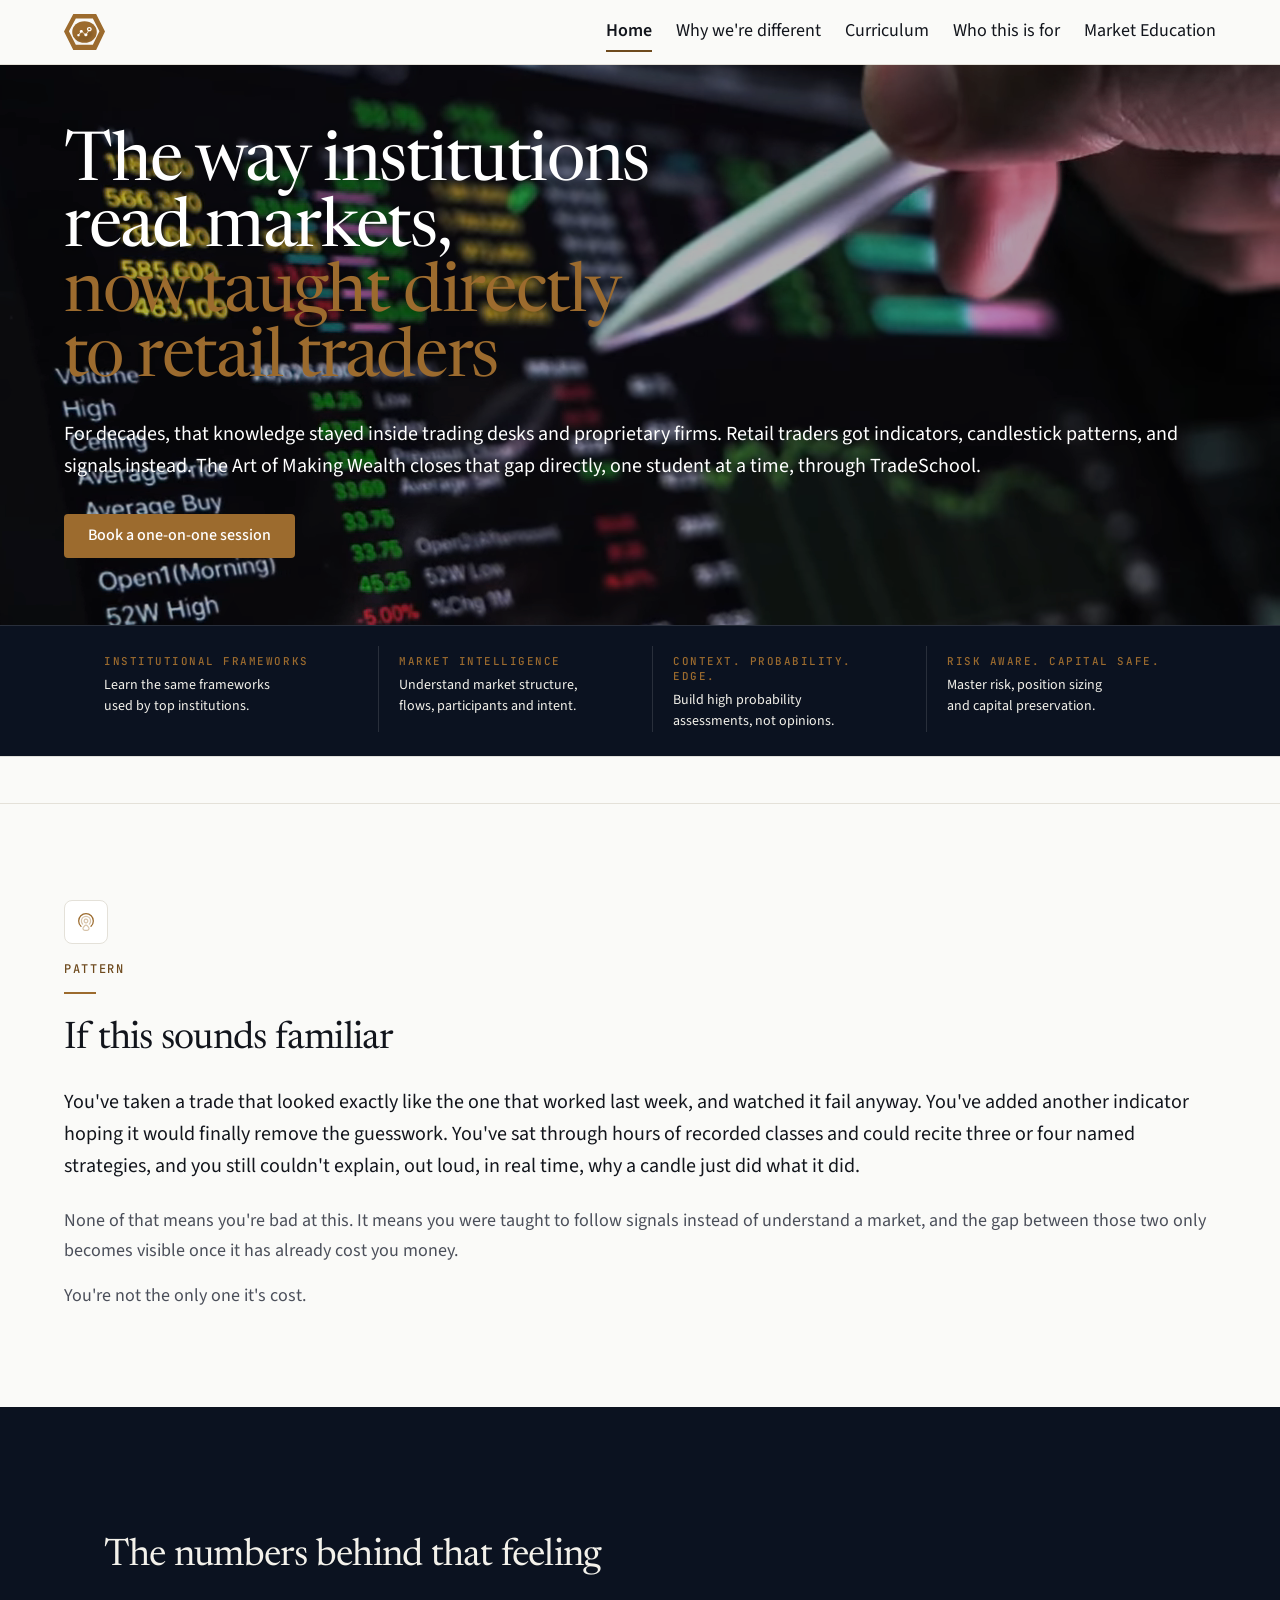
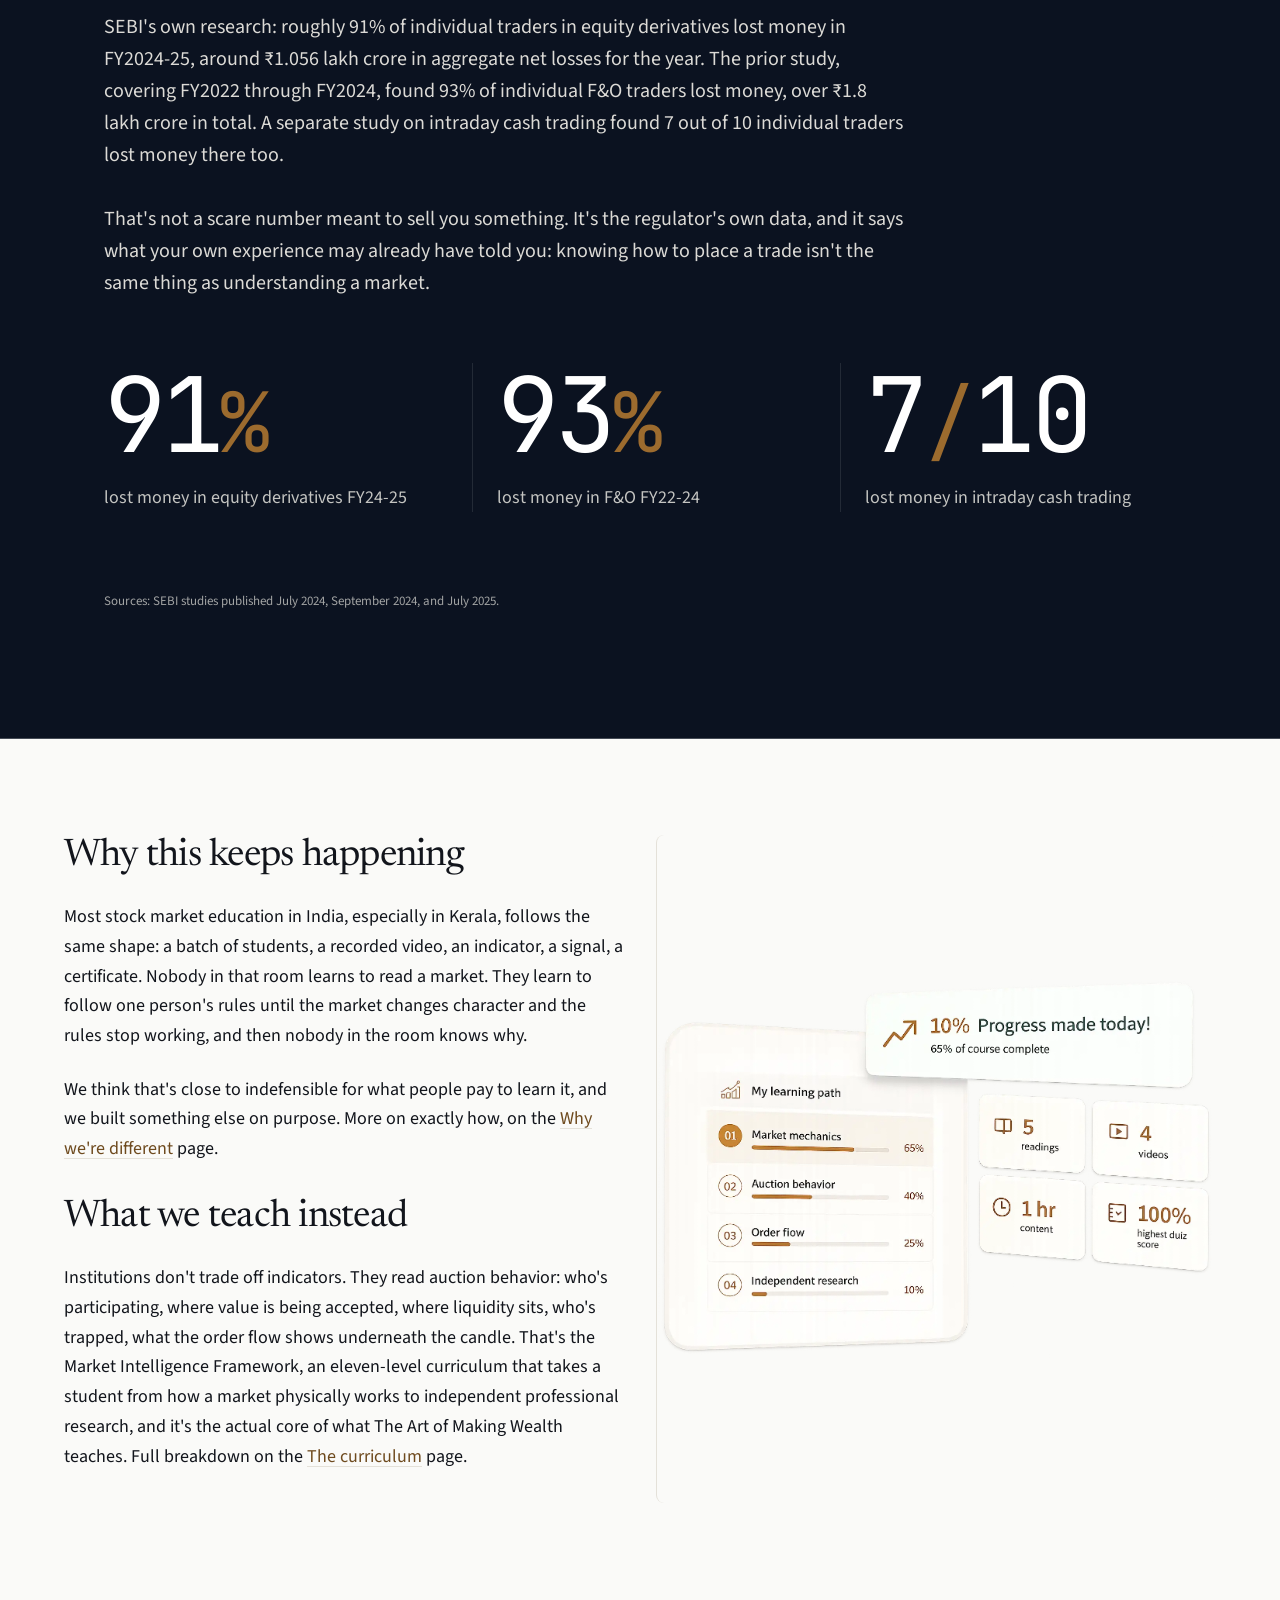
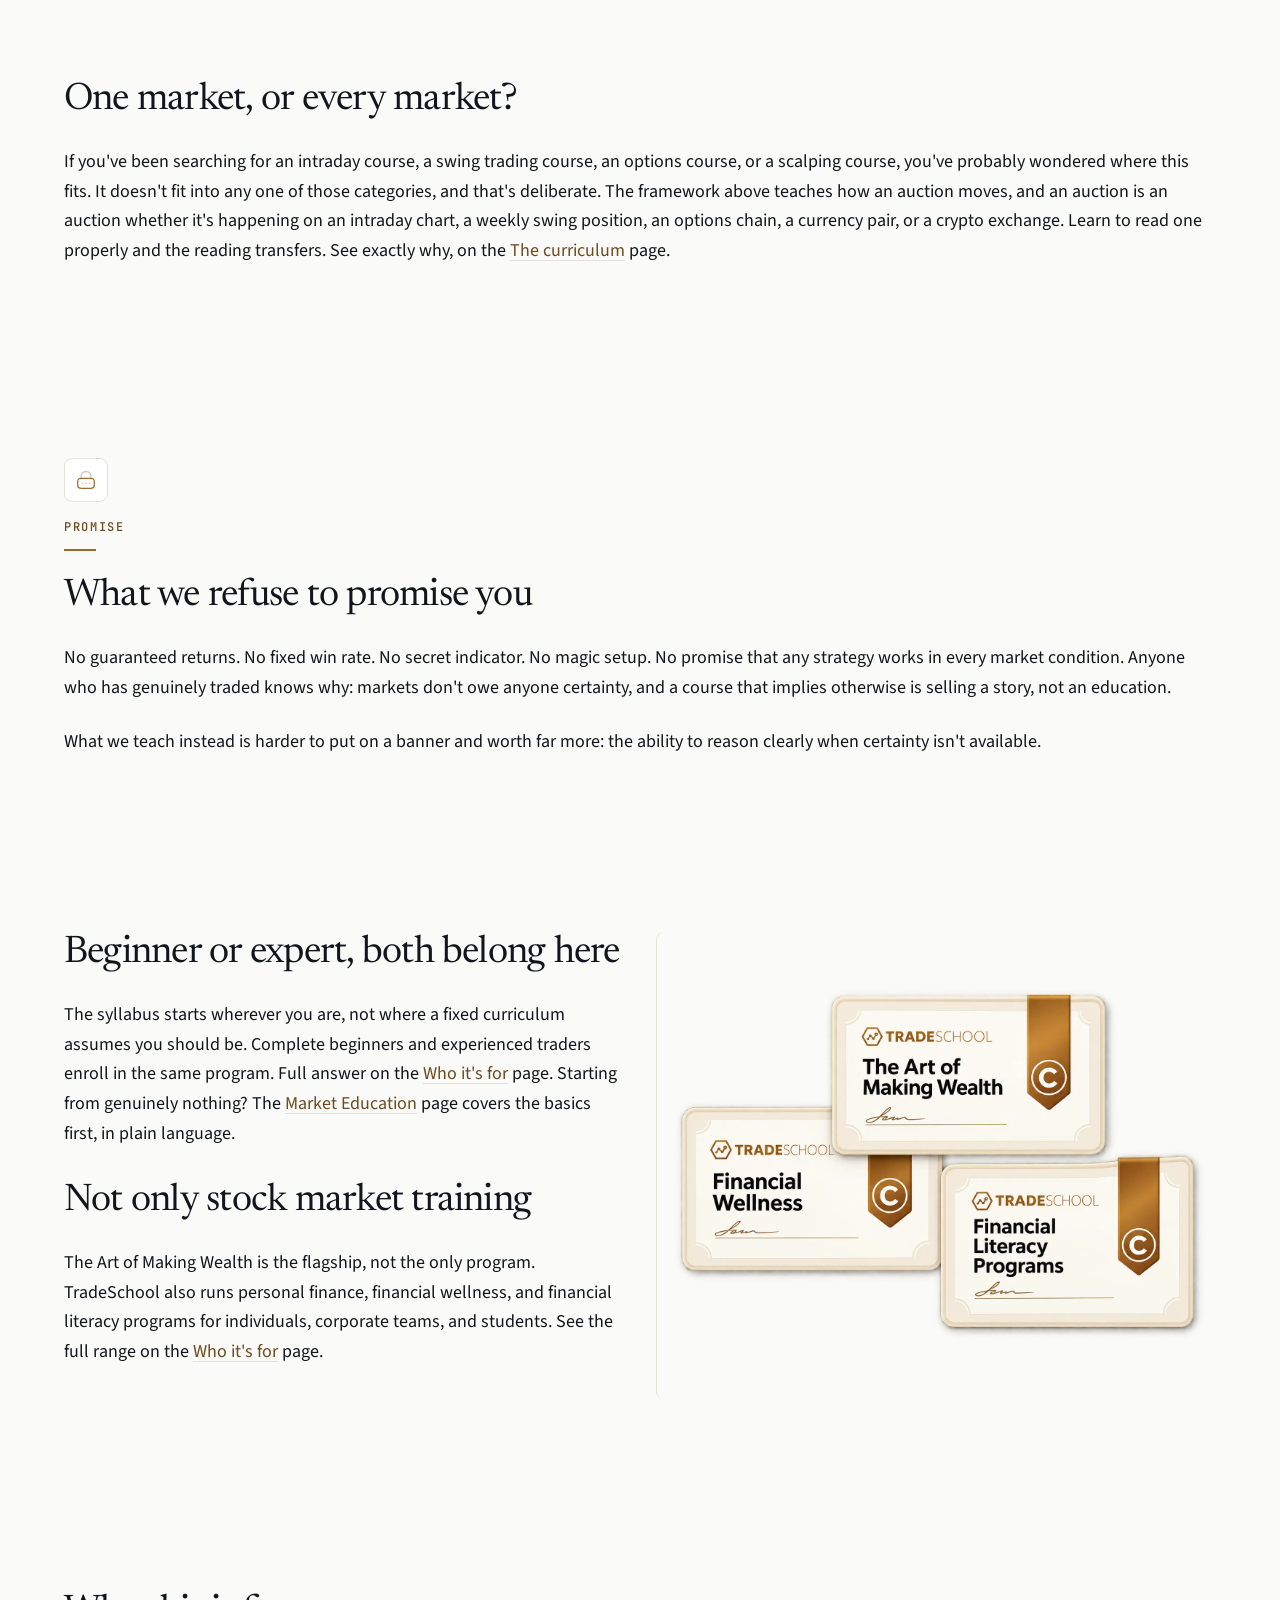
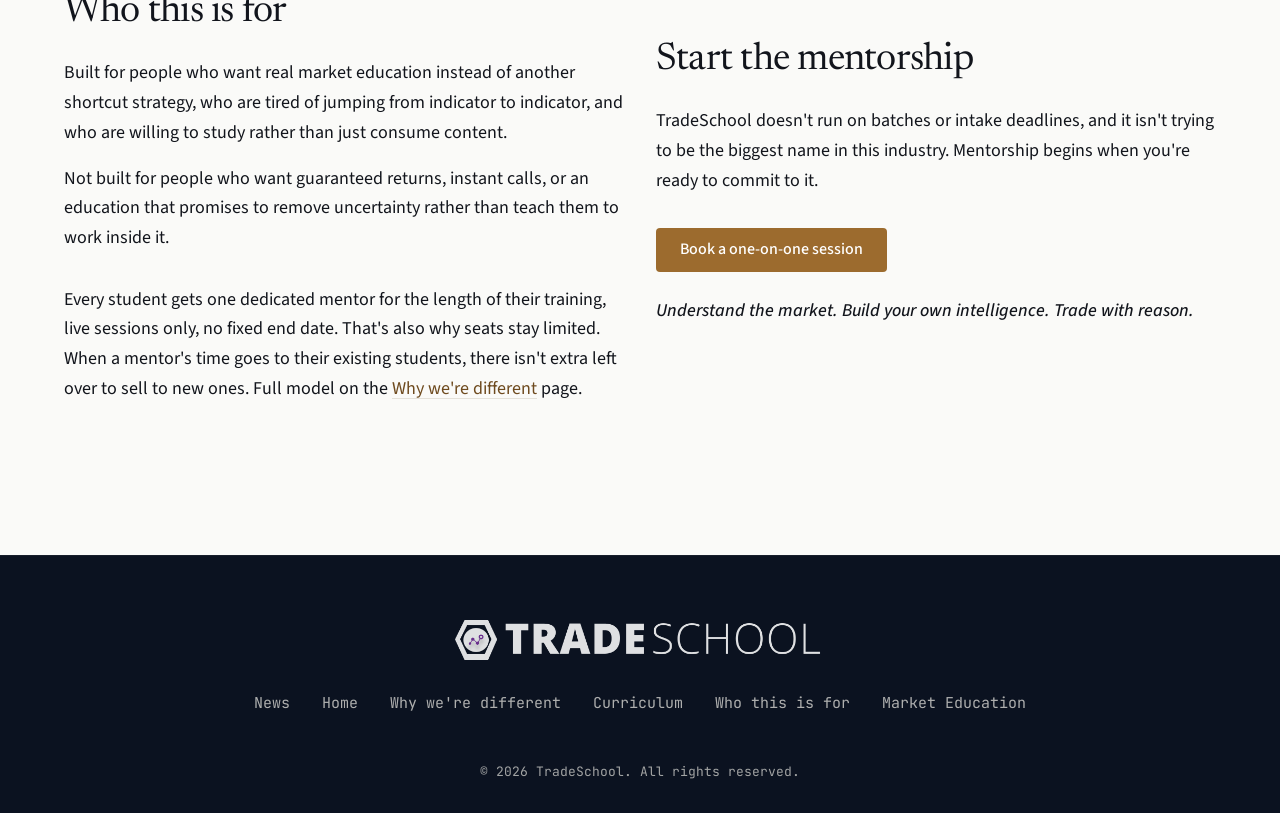
==== commit bd437566: "Added hero session images Updated images, Updated header description Hero session redesign in all pa" ====
--- a/index.html
+++ b/index.html
@@ -57,7 +57,8 @@
     <!-- Hero Section — video background (full-screen) -->
     <section id="hero" class="section-hero hero hero--video">
       <div class="hero-video-wrap" aria-hidden="true">
-        <video class="hero-bg-video" autoplay muted loop playsinline preload="metadata" poster="assets/hero-home.webp" disablePictureInPicture>
+        <video class="hero-bg-video" autoplay muted loop playsinline preload="metadata" poster="assets/hero-home.webp"
+          disablePictureInPicture>
           <source src="assets/hero-home.webm" type="video/webm">
           <source src="assets/hero-home.mp4" type="video/mp4">
           <img src="assets/hero-home.webp" alt="">
@@ -71,7 +72,8 @@
           <span class="hero-shared__title--accent">now taught directly<br>to retail traders</span>
         </h1>
         <p class="text-lg text-ink mb-8">For decades, that knowledge stayed inside trading desks and proprietary
-          firms. Retail traders got indicators, candlestick patterns, and signals instead. The Art of Making Wealth closes
+          firms. Retail traders got indicators, candlestick patterns, and signals instead. The Art of Making Wealth
+          closes
           that gap directly, one student at a time, through TradeSchool.</p>
 
         <a href="https://wa.me/919481369078" target="_blank" rel="noopener noreferrer" class="btn-primary">Book a
@@ -83,11 +85,18 @@
     <section class="hero-features-bar full-bleed-section" aria-label="Key differentiators">
       <div class="hero-features-bar__inner full-bleed-content">
         <div class="hero-shared__features" role="list">
-          <div class="hero-shared__feat" role="listitem"><span class="hero-shared__feat-kicker">REAL MARKET FOCUS</span><span class="hero-shared__feat-value">No Strategies.<br>Only Understanding.</span></div>
-          <div class="hero-shared__feat" role="listitem"><span class="hero-shared__feat-kicker">PRACTICAL &amp; RELEVANT</span><span class="hero-shared__feat-value">Real-Time Learning.<br>Real Market Context.</span></div>
-          <div class="hero-shared__feat" role="listitem"><span class="hero-shared__feat-kicker">BUILT ON EXPERIENCE</span><span class="hero-shared__feat-value">Years in the Market.<br>Thousands of Hours.</span></div>
-          <div class="hero-shared__feat" role="listitem"><span class="hero-shared__feat-kicker">TRANSPARENT &amp; HONEST</span><span class="hero-shared__feat-value">No Hype.<br>Just the Truth.</span></div>
-          <div class="hero-shared__feat" role="listitem"><span class="hero-shared__feat-kicker">FOCUSED ON YOU</span><span class="hero-shared__feat-value">Small Batches.<br>Personal Attention.</span></div>
+          <div class="hero-shared__feat" role="listitem"><span class="hero-shared__feat-kicker">INSTITUTIONAL
+              FRAMEWORKS</span><span class="hero-shared__feat-value">Learn the same frameworks<br>used by top
+              institutions.</span></div>
+          <div class="hero-shared__feat" role="listitem"><span class="hero-shared__feat-kicker">MARKET
+              INTELLIGENCE</span><span class="hero-shared__feat-value">Understand market structure,<br>flows,
+              participants and intent.</span></div>
+          <div class="hero-shared__feat" role="listitem"><span class="hero-shared__feat-kicker">CONTEXT. PROBABILITY.
+              EDGE.</span><span class="hero-shared__feat-value">Build high probability<br>assessments, not
+              opinions.</span></div>
+          <div class="hero-shared__feat" role="listitem"><span class="hero-shared__feat-kicker">RISK AWARE. CAPITAL
+              SAFE.</span><span class="hero-shared__feat-value">Master risk, position sizing<br>and capital
+              preservation.</span></div>
         </div>
       </div>
     </section>
@@ -95,7 +104,9 @@
     <!-- TradingView Ticker Tape — full-bleed zero padding below hero -->
     <section class="ticker-tape ticker-tape--full-bleed" aria-label="Market ticker tape" role="region">
       <div class="ticker-tape__inner">
-        <tv-ticker-tape symbols="FOREXCOM:SPXUSD,FOREXCOM:NSXUSD,FOREXCOM:DJI,FX:EURUSD,BITSTAMP:BTCUSD,BITSTAMP:ETHUSD,CMCMARKETS:GOLD" item-size="compact" transparent></tv-ticker-tape>
+        <tv-ticker-tape
+          symbols="FOREXCOM:SPXUSD,FOREXCOM:NSXUSD,FOREXCOM:DJI,FX:EURUSD,BITSTAMP:BTCUSD,BITSTAMP:ETHUSD,CMCMARKETS:GOLD"
+          item-size="compact" transparent></tv-ticker-tape>
       </div>
     </section>
     <script type="module" src="https://widgets.tradingview-widget.com/w/en/tv-ticker-tape.js"></script>
@@ -109,9 +120,12 @@
     <!-- If this sounds familiar -->
     <section class="section section--md container">
       <div class="section-icon mb-4" aria-hidden="true">
-        <img src="assets/icon-lens.svg" alt="" class="section-icon-img" width="20" height="20" loading="lazy" decoding="async">
-      </div>
-      <span class="eyebrow">PATTERN</span><div class="section-rule"></div><h2 class="text-3xl mb-6">If this sounds familiar</h2>
+        <img src="assets/icon-lens.svg" alt="" class="section-icon-img" width="20" height="20" loading="lazy"
+          decoding="async">
+      </div>
+      <span class="eyebrow">PATTERN</span>
+      <div class="section-rule"></div>
+      <h2 class="text-3xl mb-6">If this sounds familiar</h2>
       <p class="text-lg text-ink mb-6">You've taken a trade that looked exactly like the one that worked last week, and
         watched it fail anyway. You've added another indicator hoping it would finally remove the guesswork. You've sat
         through hours of recorded classes and could recite three or four named strategies, and you still couldn't
@@ -183,10 +197,10 @@
 
         <!-- lg-col-start-8 intentionally omitted: it was an undefined no-op class and auto-placement already renders this column at cols 7-12. -->
         <div class="lg-col-span-6">
-<figure class="bg-canvas rounded-lg flex items-center justify-center grid-media diagram-figure">
-              <img src="assets/diagram-eleven-levels.webp" alt="Eleven-level progression graphic" loading="lazy"
-                decoding="async">
-            </figure>
+          <figure class="bg-canvas rounded-lg flex items-center justify-center grid-media diagram-figure">
+            <img src="assets/diagram-eleven-levels.webp" alt="Eleven-level progression graphic" loading="lazy"
+              decoding="async">
+          </figure>
         </div>
       </div>
     </section>
@@ -205,9 +219,12 @@
     <!-- What we refuse to promise you -->
     <section class="section section--sm container">
       <div class="section-icon mb-4" aria-hidden="true">
-        <img src="assets/icon-scale.svg" alt="" class="section-icon-img" width="20" height="20" loading="lazy" decoding="async">
-      </div>
-      <span class="eyebrow">PROMISE</span><div class="section-rule"></div><h2 class="text-3xl mb-6">What we refuse to promise you</h2>
+        <img src="assets/icon-scale.svg" alt="" class="section-icon-img" width="20" height="20" loading="lazy"
+          decoding="async">
+      </div>
+      <span class="eyebrow">PROMISE</span>
+      <div class="section-rule"></div>
+      <h2 class="text-3xl mb-6">What we refuse to promise you</h2>
       <p class="text-base text-ink mb-6">No guaranteed returns. No fixed win rate. No secret indicator. No magic setup.
         No promise that any strategy works in every market condition. Anyone who has genuinely traded knows why: markets
         don't owe anyone certainty, and a course that implies otherwise is selling a story, not an education.</p>
@@ -231,10 +248,10 @@
             teams, and students. See the full range on the <a href="who-its-for.html">Who it's for</a> page.</p>
         </div>
         <div class="lg-col-span-6">
-<figure class="bg-canvas rounded-lg flex items-center justify-center grid-media diagram-figure">
-              <img src="assets/programs-overview.webp" alt="TradeSchool programs overview" loading="lazy"
-                decoding="async">
-            </figure>
+          <figure class="bg-canvas rounded-lg flex items-center justify-center grid-media diagram-figure">
+            <img src="assets/programs-overview.webp" alt="TradeSchool programs overview" loading="lazy"
+              decoding="async">
+          </figure>
         </div>
       </div>
     </section>
--- a/css/styles.css
+++ b/css/styles.css
@@ -1599,8 +1599,9 @@
 }
 
 .hero-shared__features {
-  display: grid;
-  grid-template-columns: 1fr 1fr;
+  display: flex;
+  flex-wrap: wrap;
+  justify-content: center;
   gap: var(--space-4);
   border-top: none;
   margin-top: 0;
@@ -1609,10 +1610,10 @@
 
 @media (min-width: 640px) {
   .hero-shared__features {
-    grid-template-columns: repeat(5, 1fr);
     gap: 24px;
     margin-top: 0;
     padding-top: 0;
+    justify-content: center;
   }
 }
 
@@ -1621,6 +1622,16 @@
   flex-direction: column;
   gap: 6px;
   padding-top: var(--space-2);
+  flex: 1 1 180px;
+  max-width: 260px;
+  min-width: 160px;
+}
+
+@media (max-width: 639px) {
+  .hero-shared__feat {
+    flex: 1 1 calc(50% - var(--space-4));
+    max-width: calc(50% - var(--space-4) / 2);
+  }
 }
 
 @media (min-width: 640px) {
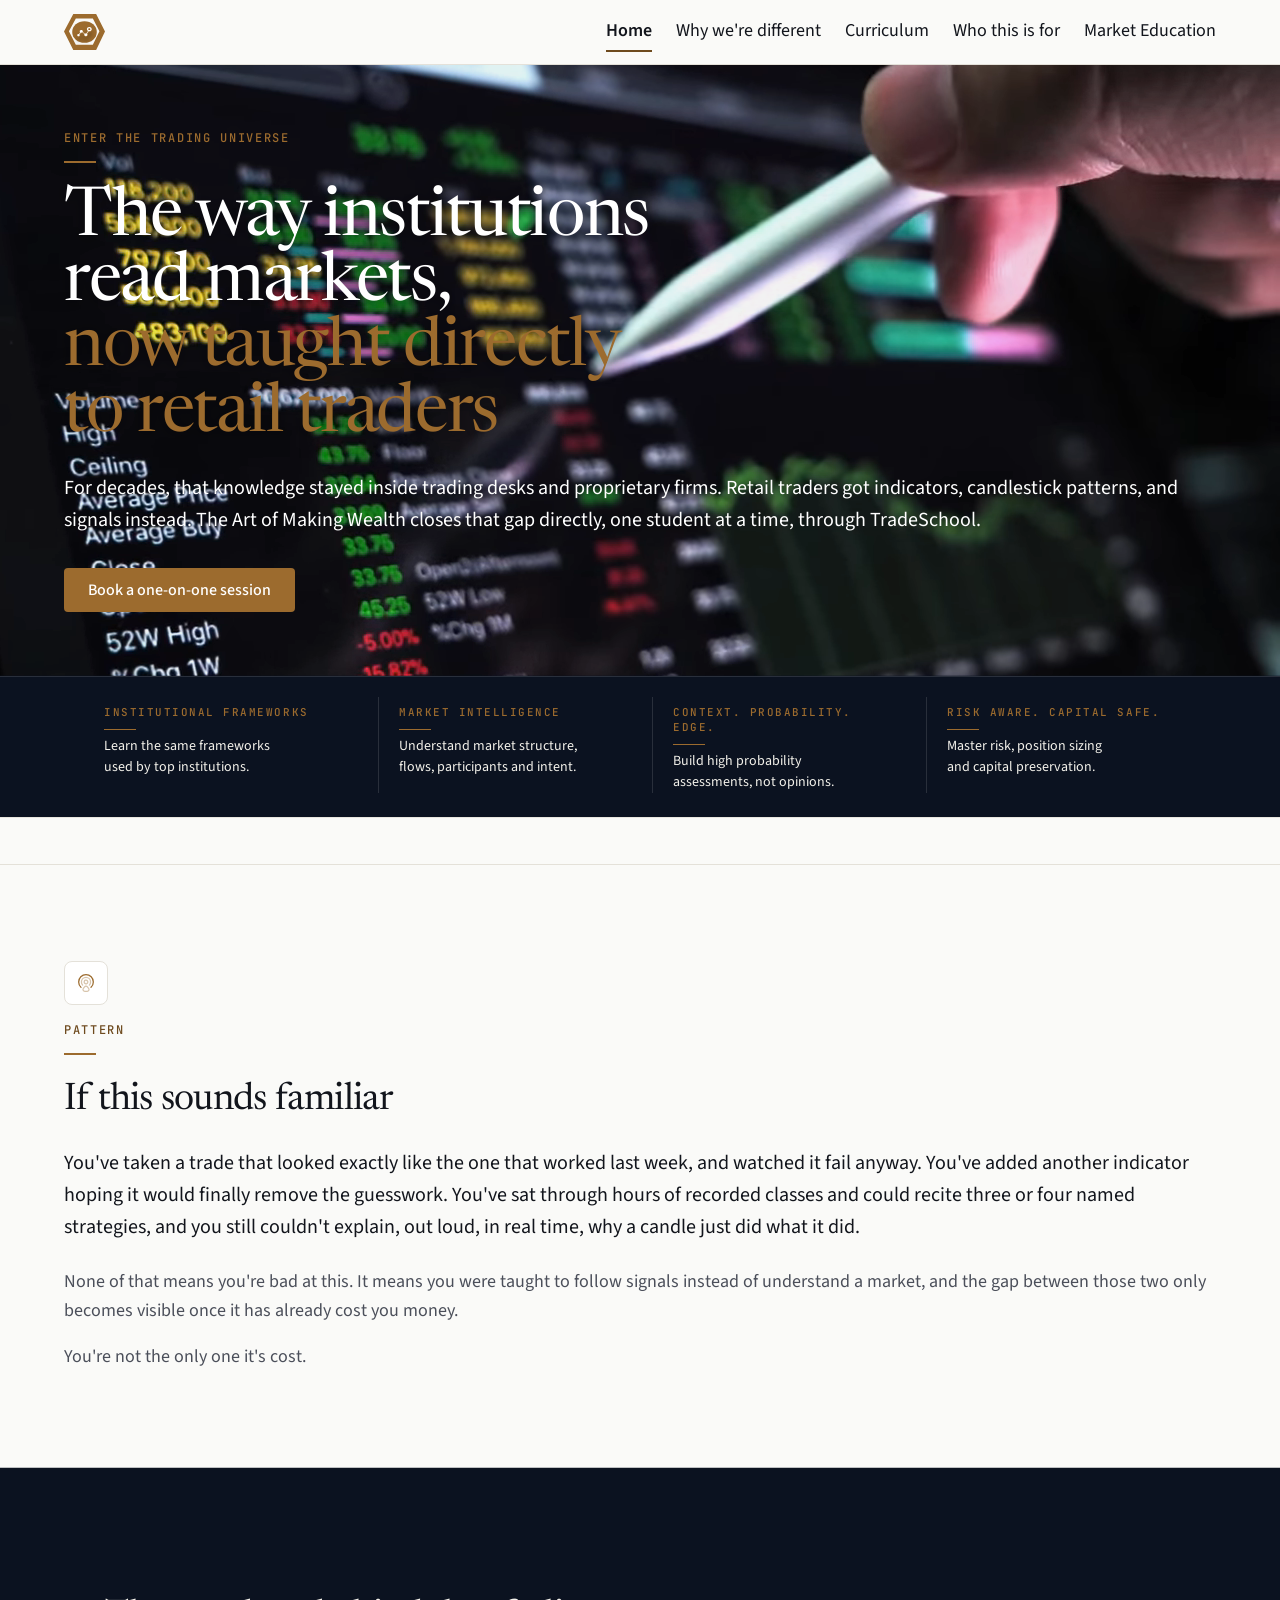
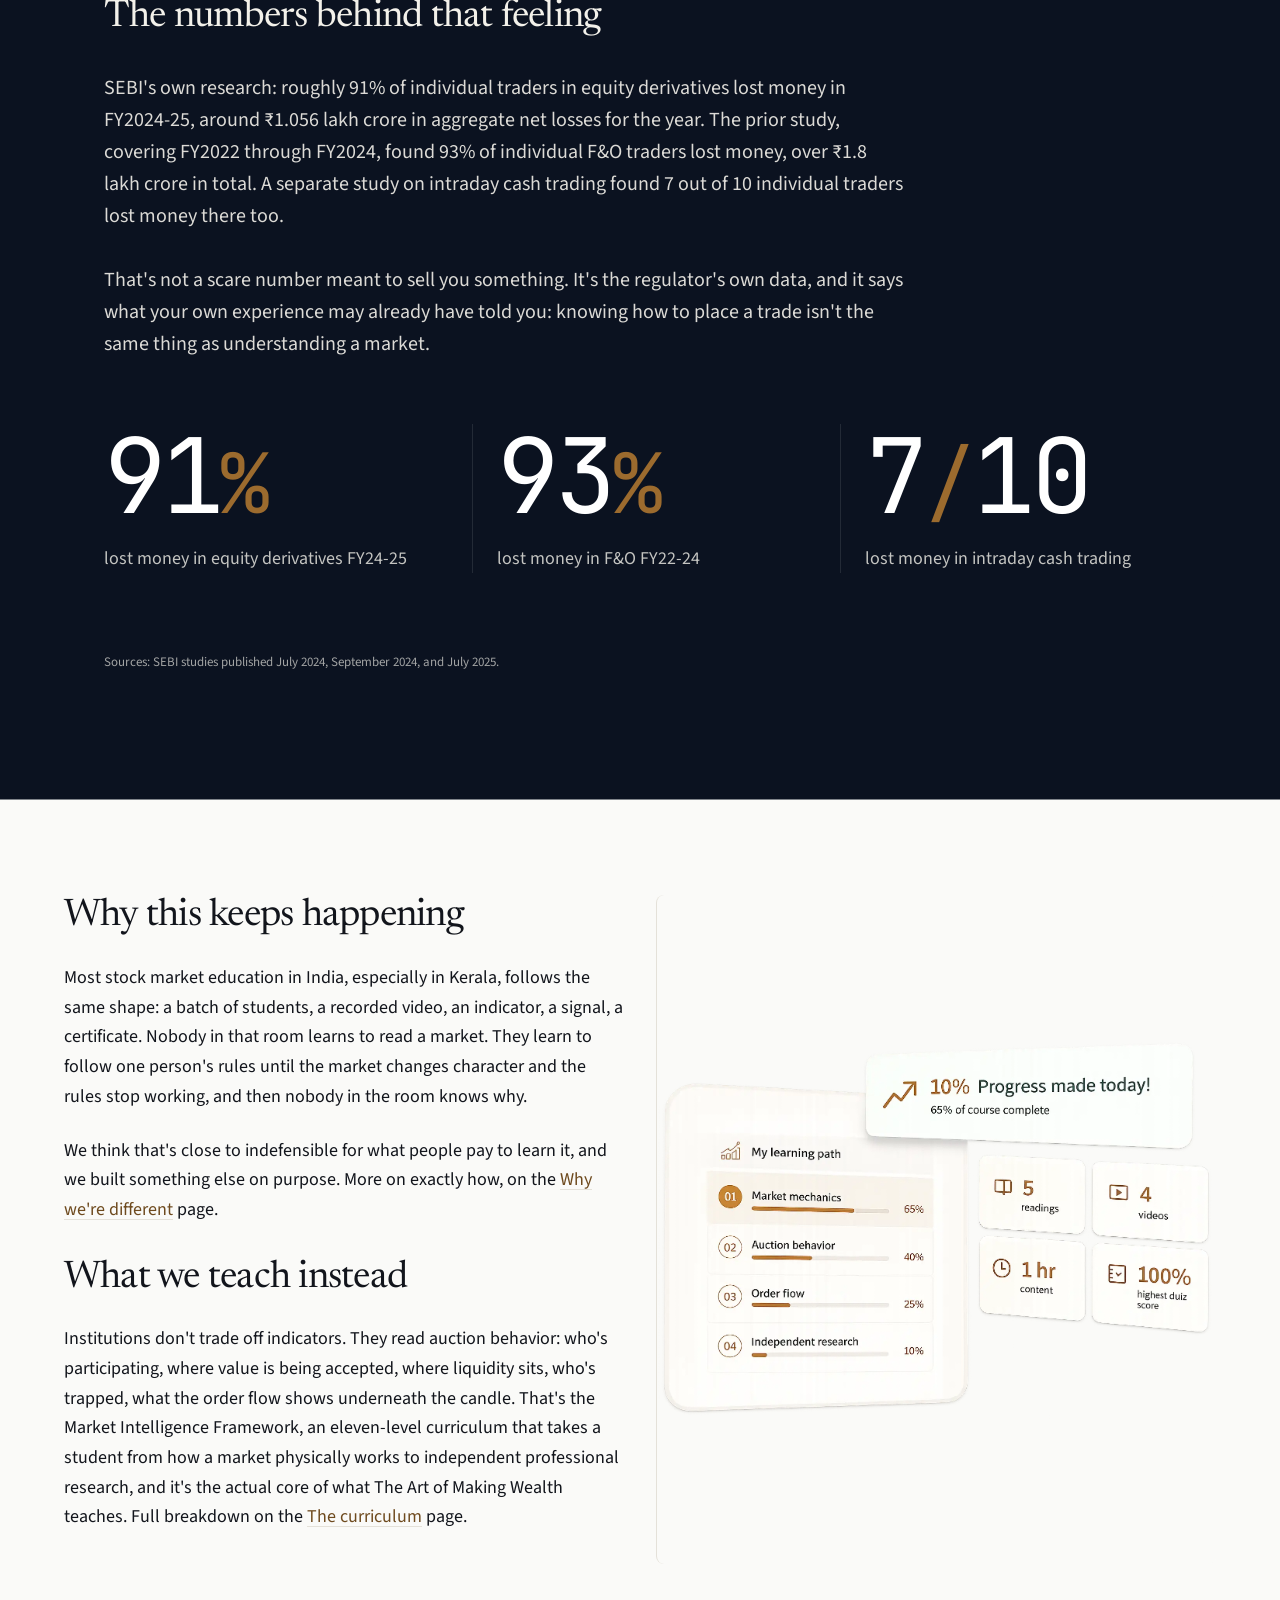
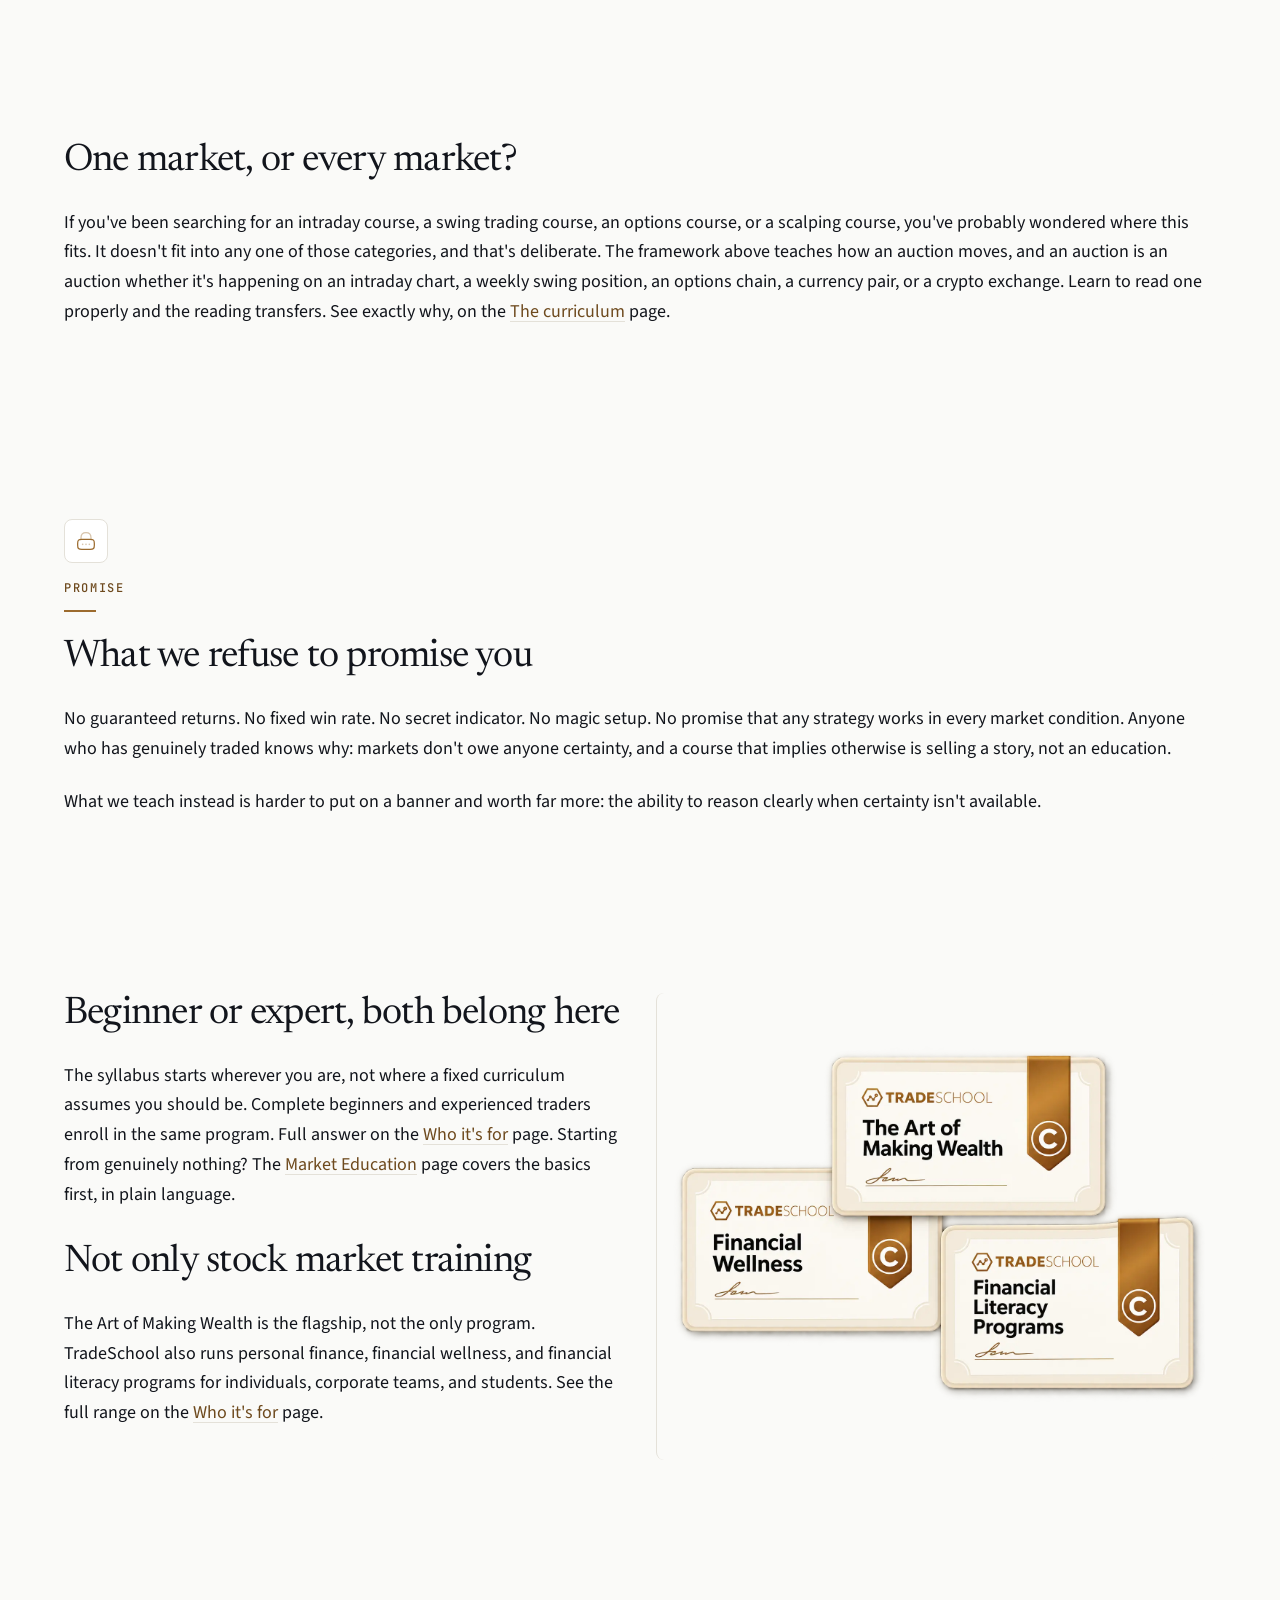
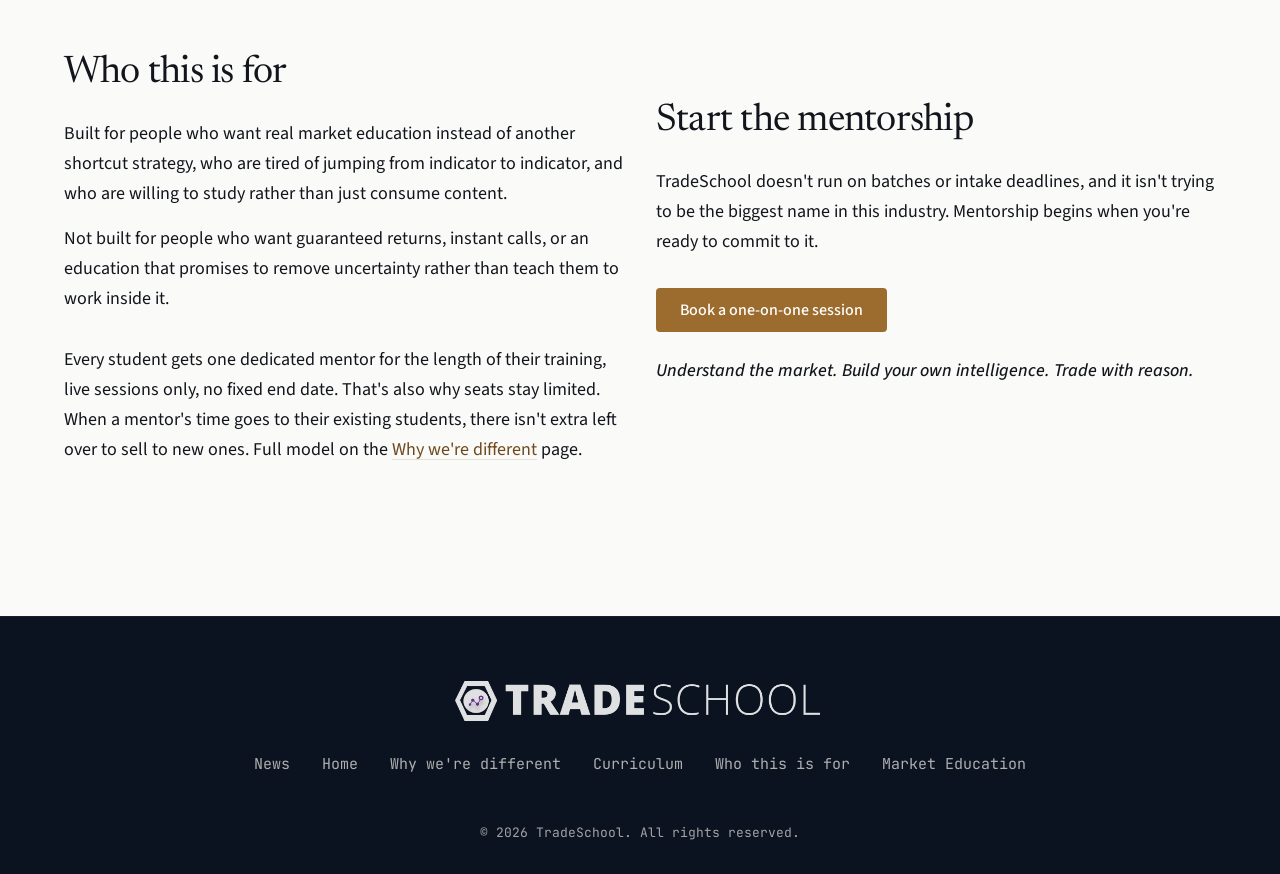
==== commit 950a73b2: "Bug fixes added lower eyebrow in feature card" ====
--- a/index.html
+++ b/index.html
@@ -57,15 +57,15 @@
     <!-- Hero Section — video background (full-screen) -->
     <section id="hero" class="section-hero hero hero--video">
       <div class="hero-video-wrap" aria-hidden="true">
-        <video class="hero-bg-video" autoplay muted loop playsinline preload="metadata" poster="assets/hero-home.webp"
-          disablePictureInPicture>
+        <video class="hero-bg-video" autoplay muted loop playsinline preload="auto" disablePictureInPicture>
           <source src="assets/hero-home.webm" type="video/webm">
           <source src="assets/hero-home.mp4" type="video/mp4">
-          <img src="assets/hero-home.webp" alt="">
         </video>
         <div class="hero-video-overlay"></div>
       </div>
       <div class="container hero-content">
+        <span class="hero-shared__eyebrow eyebrow">ENTER THE TRADING UNIVERSE</span>
+        <div class="section-rule hero-shared__rule"></div>
         <h1 class="text-4xl mb-6 hero-shared__title">
           <span class="hero-shared__title--white">The way institutions</span><br>
           <span class="hero-shared__title--white">read markets,</span><br>
--- a/css/styles.css
+++ b/css/styles.css
@@ -1258,8 +1258,12 @@
   inset: 0;
   z-index: 0;
   overflow: hidden;
-  background-color: var(--color-canvas);
+  background-color: var(--color-anchor);
   pointer-events: none;
+}
+
+.hero--video {
+  background-color: var(--color-anchor);
 }
 
 .hero-bg-video {
@@ -1268,12 +1272,13 @@
   object-fit: cover;
   object-position: center;
   display: block;
+  background-color: var(--color-anchor);
 }
 
 .hero-video-overlay {
   position: absolute;
   inset: 0;
-  background: rgba(0, 0, 0, 0.30);
+  background: rgba(0, 0, 0, 0.05);
   opacity: 1;
 }
 
@@ -1285,15 +1290,13 @@
   }
 
   .hero-video-wrap {
-    background-image: url("../assets/hero-home.webp");
-    background-size: cover;
-    background-position: center;
+    background-color: var(--color-anchor);
   }
 }
 
 @media (max-width: 640px) {
   .hero-video-overlay {
-    background: rgba(0, 0, 0, 0.35);
+    background: rgba(0, 0, 0, 0.05);
     opacity: 1;
   }
 
@@ -1602,10 +1605,16 @@
   display: flex;
   flex-wrap: wrap;
   justify-content: center;
-  gap: var(--space-4);
+  gap: 10px;
   border-top: none;
   margin-top: 0;
   padding-top: 0;
+}
+
+@media (min-width: 360px) {
+  .hero-shared__features {
+    gap: 12px;
+  }
 }
 
 @media (min-width: 640px) {
@@ -1629,13 +1638,21 @@
 
 @media (max-width: 639px) {
   .hero-shared__feat {
-    flex: 1 1 calc(50% - var(--space-4));
-    max-width: calc(50% - var(--space-4) / 2);
+    flex: 1 1 calc(50% - 10px);
+    max-width: calc(50% - 5px);
+    min-width: 0;
+  }
+}
+
+@media (min-width: 360px) and (max-width: 639px) {
+  .hero-shared__feat {
+    flex: 1 1 calc(50% - 12px);
+    max-width: calc(50% - 6px);
   }
 }
 
 @media (min-width: 640px) {
-  .hero-shared__feat + .hero-shared__feat {
+  .hero-shared__feat+.hero-shared__feat {
     border-left: 1px solid rgba(255, 255, 255, 0.12);
     padding-left: 20px;
   }
@@ -1643,18 +1660,63 @@
 
 .hero-shared__feat-kicker {
   font-family: var(--font-mono);
-  font-size: 0.68rem;
-  letter-spacing: 0.14em;
+  font-size: 0.58rem;
+  letter-spacing: 0.12em;
   text-transform: uppercase;
   color: var(--color-accent);
   font-weight: 500;
   line-height: 1.4;
+  position: relative;
+  display: block;
+  padding-bottom: 10px;
+}
+
+.hero-shared__feat-kicker::after {
+  content: "";
+  position: absolute;
+  left: 0;
+  bottom: 0;
+  width: 32px;
+  height: 1px;
+  background: var(--color-accent);
 }
 
 .hero-shared__feat-value {
-  font-size: 0.875rem;
-  line-height: 1.5;
+  font-size: 0.75rem;
+  line-height: 1.45;
   color: var(--color-anchor-text);
+}
+
+@media (min-width: 360px) {
+  .hero-shared__feat-kicker {
+    font-size: 0.60rem;
+  }
+
+  .hero-shared__feat-value {
+    font-size: 0.78rem;
+  }
+}
+
+@media (min-width: 425px) {
+  .hero-shared__feat-kicker {
+    font-size: 0.62rem;
+  }
+
+  .hero-shared__feat-value {
+    font-size: 0.80rem;
+  }
+}
+
+@media (min-width: 640px) {
+  .hero-shared__feat-kicker {
+    font-size: 0.68rem;
+    letter-spacing: 0.14em;
+  }
+
+  .hero-shared__feat-value {
+    font-size: 0.875rem;
+    line-height: 1.5;
+  }
 }
 
 /* Focus-not-obscured guard for sticky CTA (WCAG 2.4.11) */
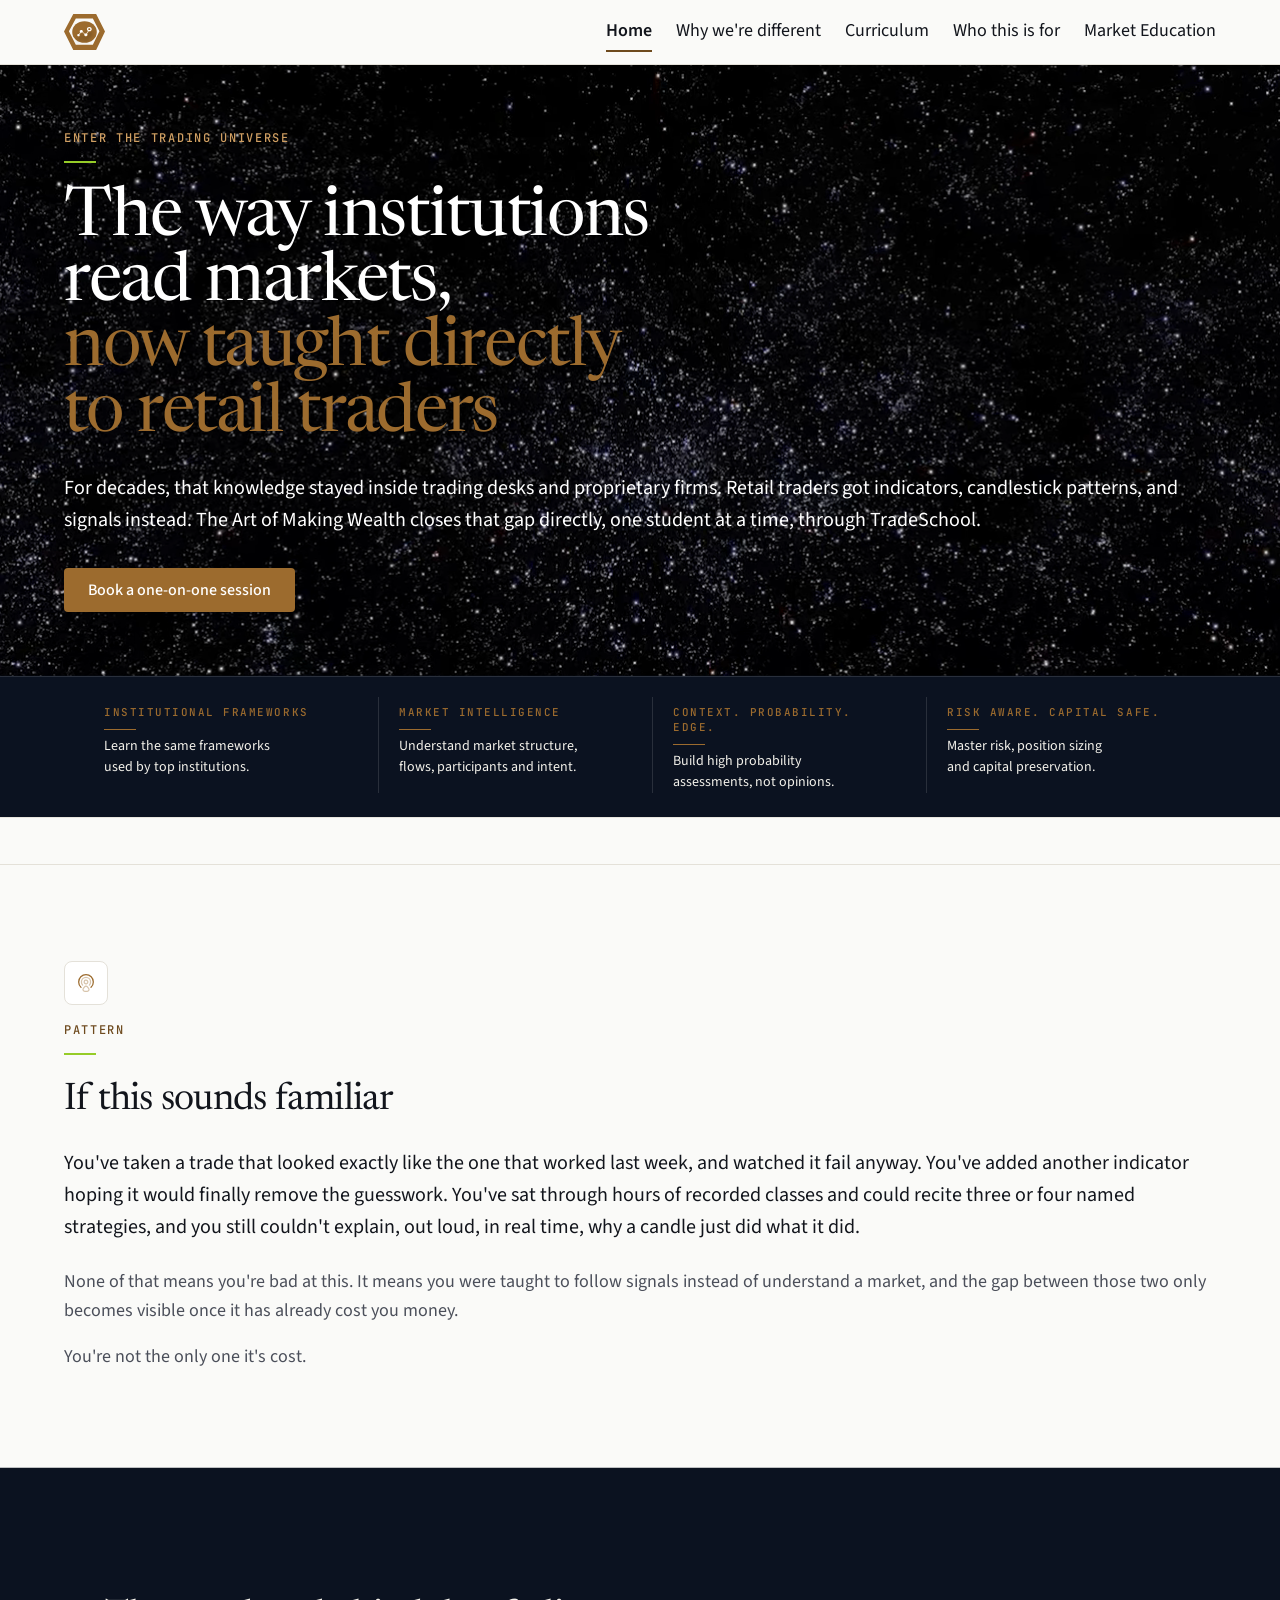
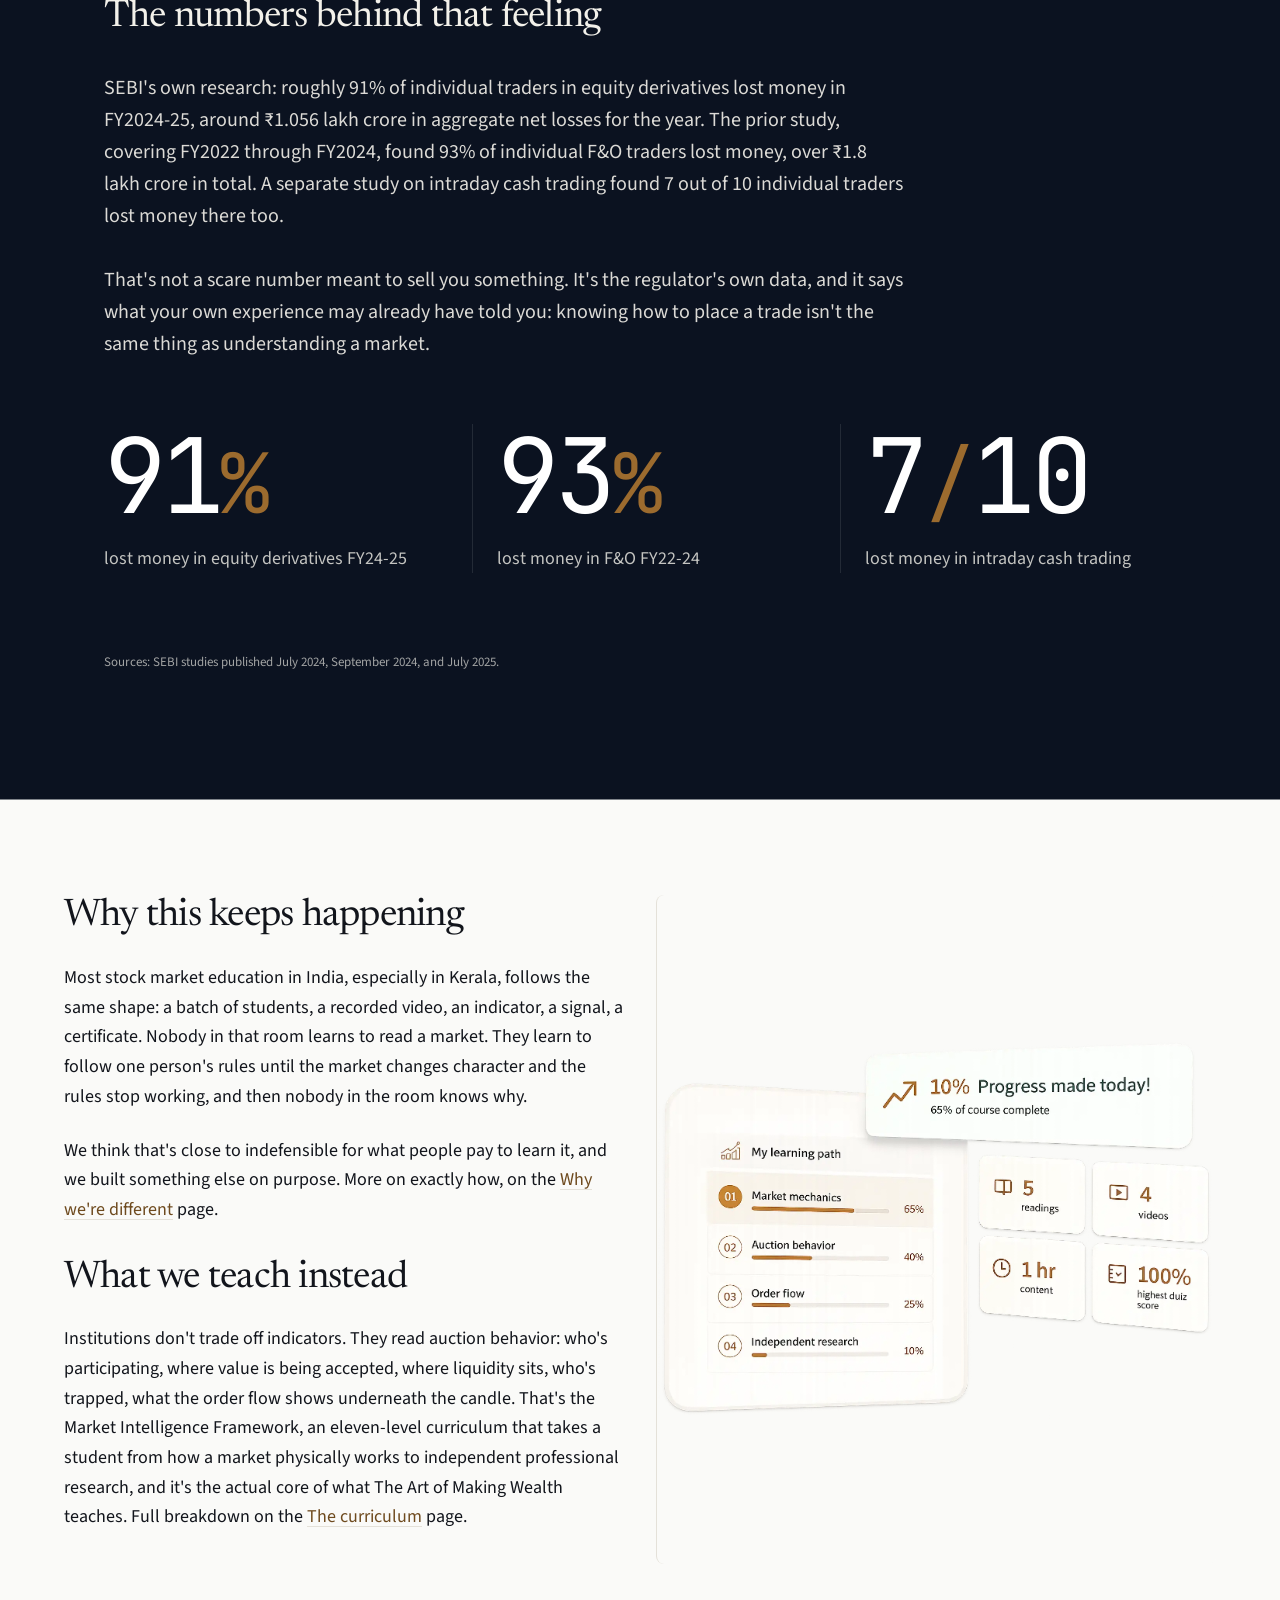
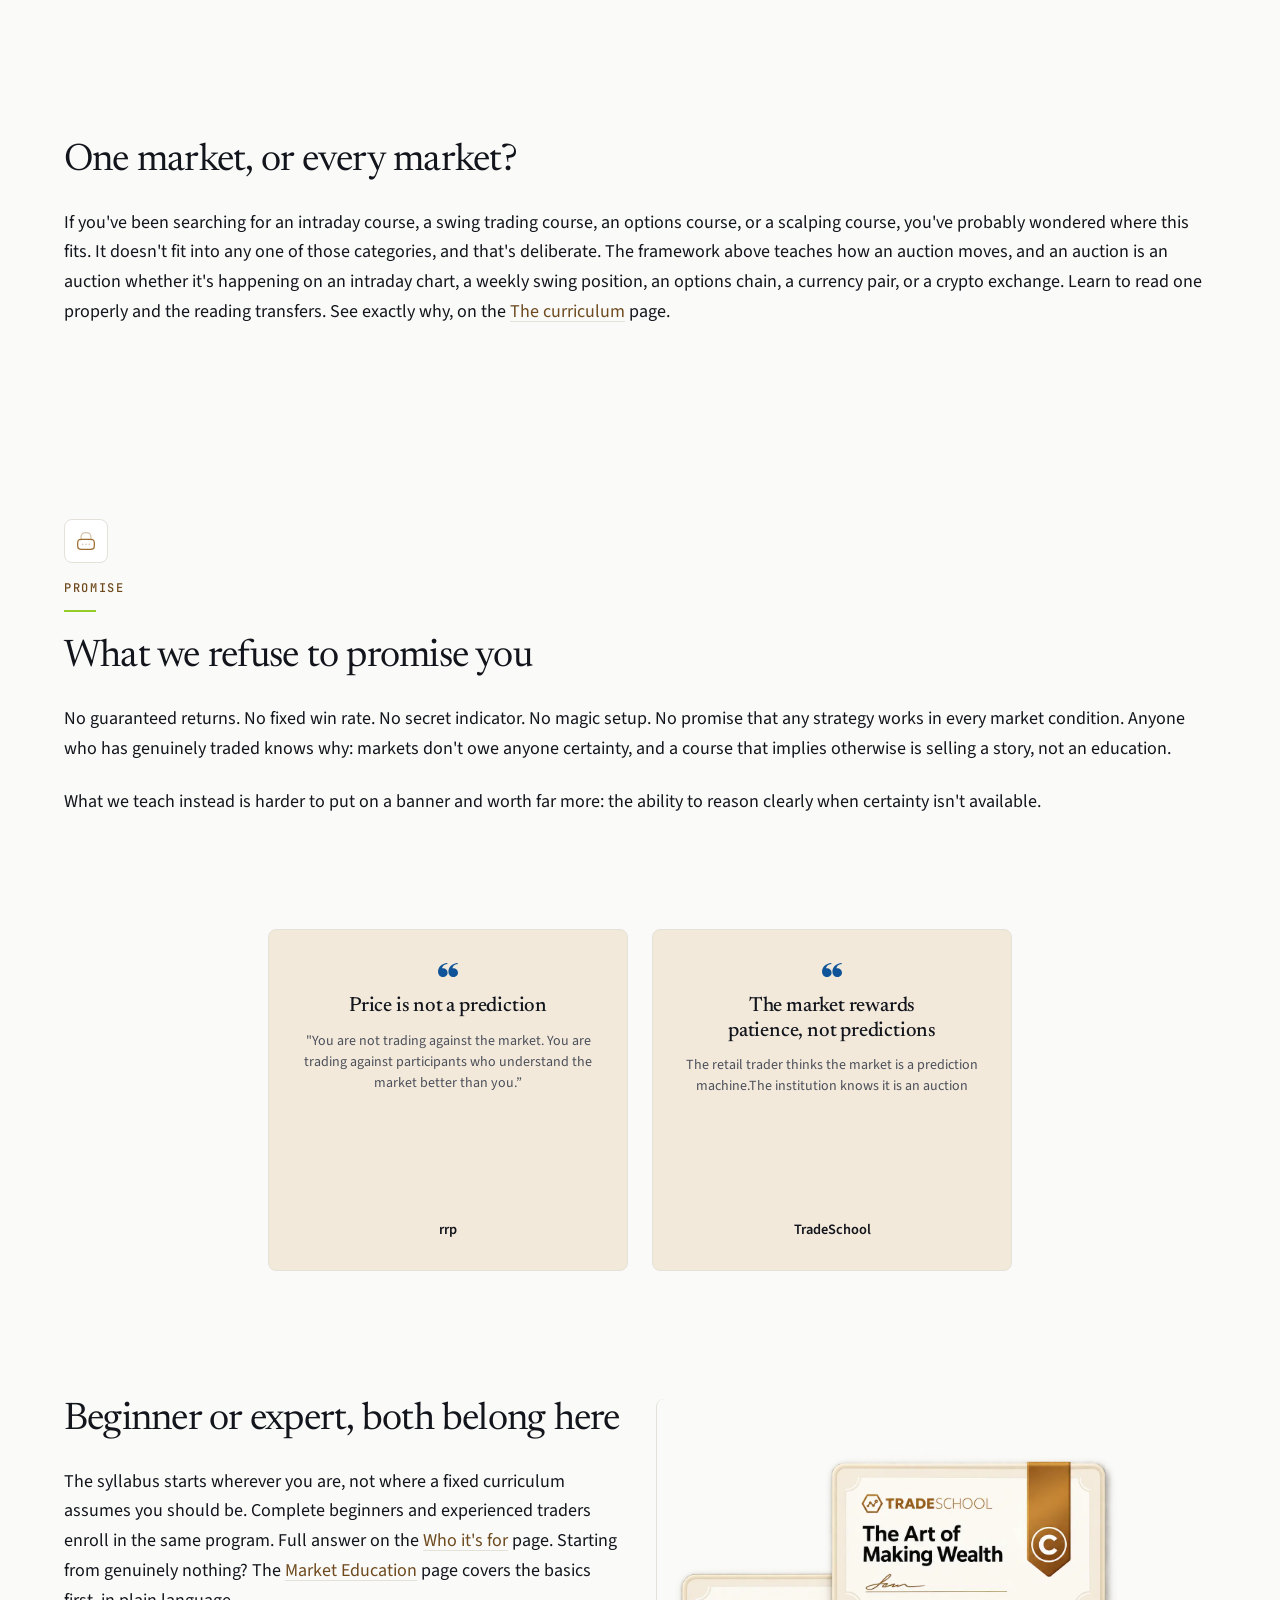
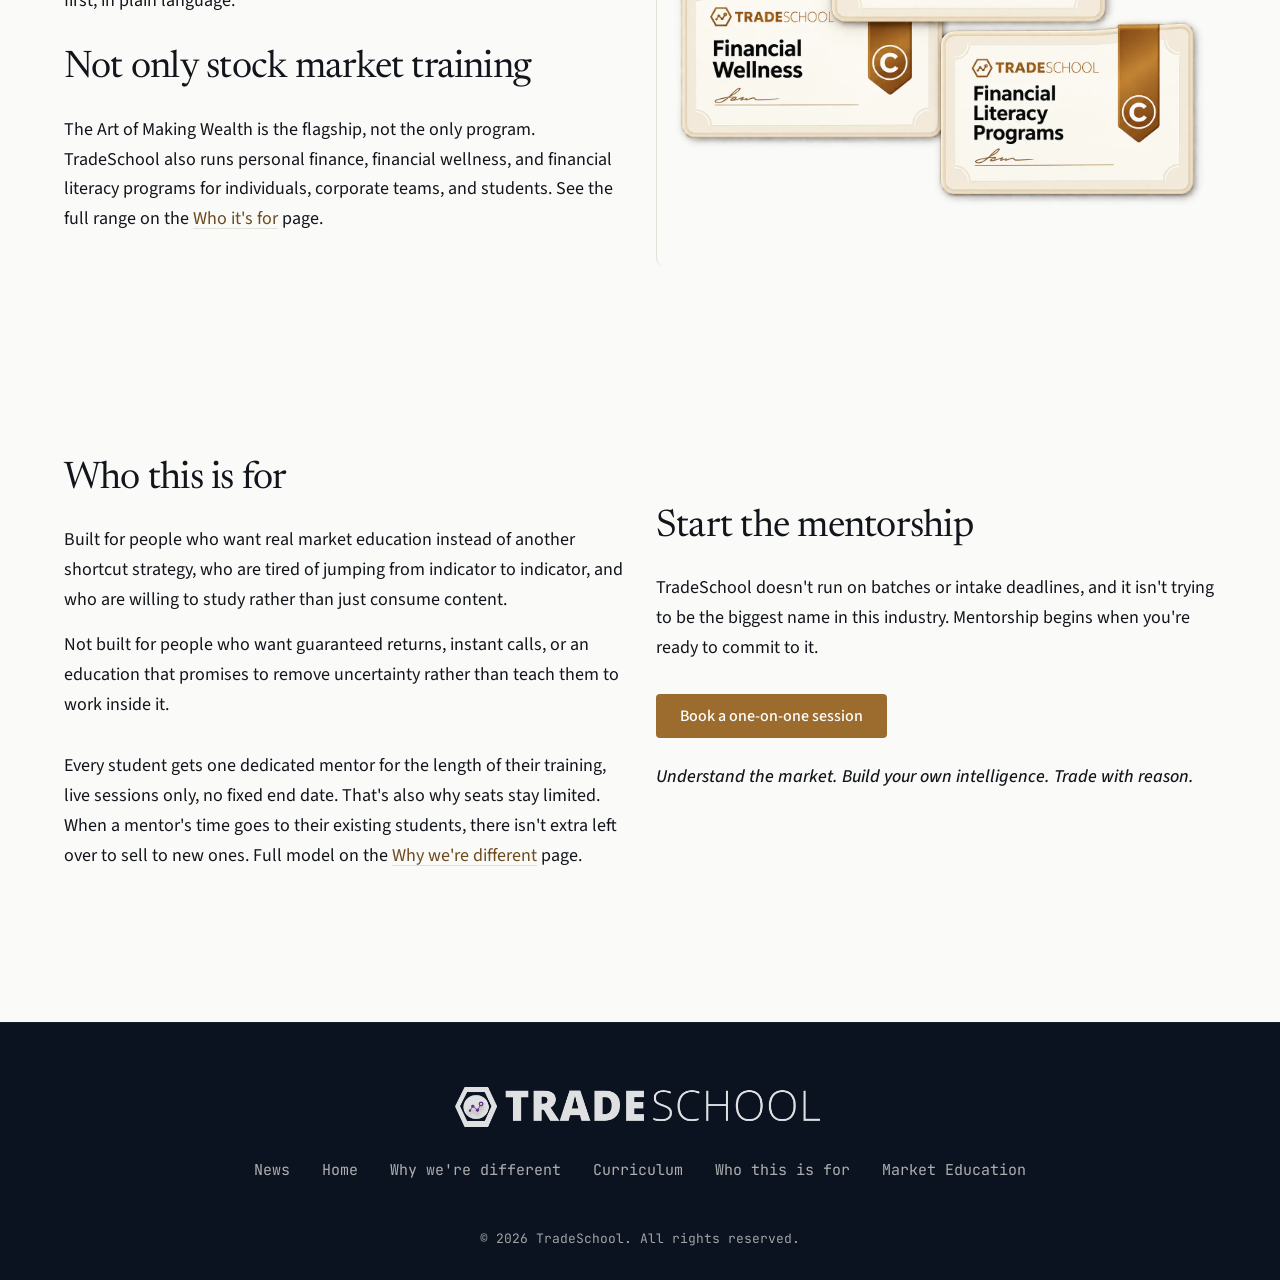
==== commit a82b7cf7: "Quote Card added; Description Eyebrow colour changed" ====
--- a/index.html
+++ b/index.html
@@ -11,6 +11,7 @@
     href="data:image/svg+xml,%3Csvg xmlns='http://www.w3.org/2000/svg' viewBox='0 0 64 64'%3E%3Crect width='64' height='64' rx='12' fill='%239C6B2E'/%3E%3Ctext x='32' y='44' font-family='Georgia,serif' font-size='36' fill='%23FAFAF8' text-anchor='middle'%3ET%3C/text%3E%3C/svg%3E">
   <link rel="preconnect" href="https://fonts.googleapis.com">
   <link rel="preconnect" href="https://fonts.gstatic.com" crossorigin>
+  <link href="https://api.fontshare.com/v2/css?f[]=spline-sans@400,500,600&display=swap" rel="stylesheet">
   <link rel="stylesheet" href="css/styles.css">
   <link rel="stylesheet"
     href="https://fonts.googleapis.com/css2?family=Source+Sans+3:wght@400;500;600&family=Inter:wght@400;500;600&family=JetBrains+Mono:wght@400;500&family=Newsreader:ital,opsz,wght@0,6..72,400;0,6..72,500;1,6..72,400;1,6..72,500&display=swap">
@@ -230,6 +231,30 @@
         don't owe anyone certainty, and a course that implies otherwise is selling a story, not an education.</p>
       <p class="text-base text-ink">What we teach instead is harder to put on a banner and worth far more: the ability
         to reason clearly when certainty isn't available.</p>
+    </section>
+
+    <!-- Quote Cards — reusable FT-inspired, Tier-1 corporate, 1.05:1 slightly rect, 2 cards -->
+    <section class="section container quote-section" aria-label="Quotes">
+      <div class="quote-grid">
+        <article class="quote-card">
+          <span class="quote-card__mark icon icon--opinion icon--scale-3" aria-hidden="true"><span
+              class="o3-visually-hidden">opinion content.&nbsp;</span></span>
+          <h3 class="quote-card__header">Price is not a prediction</h3>
+          <p class="quote-card__body">"You are not trading against the market. You are trading against participants who
+            understand the market better than you.”</p>
+          <span class="quote-card__author">rrp</span>
+        </article>
+        <article class="quote-card">
+          <span class="quote-card__mark icon icon--opinion icon--scale-3" aria-hidden="true"><span
+              class="o3-visually-hidden">opinion content.&nbsp;</span></span>
+          <h3 class="quote-card__header">The market rewards patience, not predictions</h3>
+          <p class="quote-card__body">The retail trader thinks the market is a prediction machine.The institution knows
+            it
+            is an auction
+          </p>
+          <span class="quote-card__author">TradeSchool</span>
+        </article>
+      </div>
     </section>
 
     <!-- Beginner or expert, both belong here / Not only stock market training -->
--- a/css/styles.css
+++ b/css/styles.css
@@ -14,10 +14,17 @@
   /* One disciplined accent */
   --color-accent-deep: #6E4A1E;
   --color-accent-wash: #F3E9DB;
-
-  /* Typography — 3-fonts: Newsreader (header) + Source Sans 3 (body + Inter fallback) + JetBrains Mono */
+  /* One new accent */
+  --color-accent-new: #D09F62;
+  /* Eyebrow Color */
+  --color-eyebrow: #96CC28;
+  /* FT — pixel-perfect quote mark */
+  --o3-color-palette-oxford: #0F5499;
+  --o3-icon-quote-left: url("data:image/svg+xml;charset=utf-8,%3Csvg xmlns='http://www.w3.org/2000/svg' fill='none' viewBox='0 0 1024 1024'%3E%3Cpath fill='%23000' d='M259.728 440.648c115.854-20.986 235.92 48.267 235.92 184.676 0 104.93-92.683 184.676-189.579 184.676C190.215 810 87 736.549 87 577.056c0-186.725 160.005-346.183 393.719-363.043a.2.2 0 0 1 .213.168l6.259 39.494a.2.2 0 0 1-.169.23C339.7 277.024 259.728 350.449 259.728 440.648m442.351 0C817.933 419.662 938 488.915 938 625.324 938 730.254 845.317 810 748.421 810c-115.854 0-219.07-73.451-219.07-232.944 0-186.725 160.005-346.183 393.719-363.043a.203.203 0 0 1 .214.168l6.259 39.494a.203.203 0 0 1-.169.23c-147.323 23.119-227.295 96.544-227.295 186.743'/%3E%3C/svg%3E");
+
+  /* Typography — Spline Sans primary, Source Sans 3 fallback + Inter fallback + JetBrains Mono */
   --font-display: 'Newsreader', serif;
-  --font-body: 'Source Sans 3', 'Inter', system-ui, sans-serif;
+  --font-body: 'Spline Sans', 'Source Sans 3', 'Inter', system-ui, sans-serif;
   --font-mono: 'JetBrains Mono', monospace;
 
   /* Spacing */
@@ -185,7 +192,7 @@
 .section-rule {
   width: 32px;
   height: 2px;
-  background-color: var(--color-accent);
+  background-color: var(--color-eyebrow);
   margin-bottom: var(--space-6);
 }
 
@@ -1278,7 +1285,7 @@
 .hero-video-overlay {
   position: absolute;
   inset: 0;
-  background: rgba(0, 0, 0, 0.05);
+  background: rgba(0, 0, 0, 0.10);
   opacity: 1;
 }
 
@@ -1296,7 +1303,7 @@
 
 @media (max-width: 640px) {
   .hero-video-overlay {
-    background: rgba(0, 0, 0, 0.05);
+    background: rgba(0, 0, 0, 0.10);
     opacity: 1;
   }
 
@@ -1517,7 +1524,13 @@
 }
 
 .hero-shared__eyebrow.eyebrow {
-  color: var(--color-accent);
+  color: var(--color-accent-new);
+}
+
+@media (max-width: 639px) {
+  .hero-shared__eyebrow.eyebrow {
+    font-size: 0.625rem;
+  }
 }
 
 .hero-shared__rule {
@@ -1719,6 +1732,178 @@
   }
 }
 
+/* Quote Card — reusable FT-inspired, Tier-1 corporate, 1.05:1 slightly rect */
+.quote-section {
+  padding-top: var(--space-8);
+  padding-bottom: var(--space-8);
+}
+
+.quote-grid {
+  display: flex;
+  flex-wrap: wrap;
+  gap: var(--space-6);
+  justify-content: center;
+}
+
+.quote-card {
+  background: var(--color-accent-wash);
+  border: 1px solid var(--color-border);
+  border-radius: var(--radius-lg);
+  display: flex;
+  flex-direction: column;
+  align-items: center;
+  text-align: center;
+  padding: 28px 24px;
+  width: 360px;
+  height: 342px;
+  flex: 0 0 360px;
+  transition: border-color 150ms ease-out;
+}
+
+.quote-card:hover {
+  border-color: var(--color-accent);
+}
+
+.o3-visually-hidden {
+  position: absolute;
+  clip: rect(0 0 0 0);
+  border: 0;
+  clip-path: polygon(0 0, 0 0);
+  height: 2px;
+  margin: -1px;
+  overflow: hidden;
+  padding: 0;
+  white-space: nowrap;
+  width: 2px;
+}
+
+.quote-card__mark {
+  display: block;
+  width: 24px;
+  height: 24px;
+  overflow: visible;
+  margin: 0 auto 12px;
+}
+
+.quote-card__mark::before {
+  content: "";
+  display: block;
+  width: 24px;
+  height: 24px;
+  background-color: var(--o3-color-palette-oxford);
+  mask-image: var(--o3-icon-quote-left);
+  -webkit-mask-image: var(--o3-icon-quote-left);
+  mask-repeat: no-repeat;
+  -webkit-mask-repeat: no-repeat;
+  mask-size: contain;
+  -webkit-mask-size: contain;
+}
+
+@media (min-width: 640px) and (max-width: 1023px) {
+  .quote-card__mark,
+  .quote-card__mark::before {
+    width: 20px;
+    height: 20px;
+  }
+
+  .quote-card__mark {
+    margin-bottom: 10px;
+  }
+}
+
+@media (max-width: 639px) {
+  .quote-card__mark,
+  .quote-card__mark::before {
+    width: 18px;
+    height: 18px;
+  }
+
+  .quote-card__mark {
+    margin-bottom: 8px;
+  }
+}
+
+.quote-card__header {
+  font-family: var(--font-display);
+  font-size: 1.28rem;
+  line-height: 1.2;
+  font-weight: 500;
+  color: var(--color-ink);
+  text-wrap: balance;
+  overflow-wrap: break-word;
+}
+
+.quote-card__body {
+  font-size: 0.875rem;
+  line-height: 1.5;
+  color: var(--color-ink-muted);
+  margin: 12px 0 auto;
+  overflow-wrap: break-word;
+}
+
+.quote-card__author {
+  font-size: 0.9rem;
+  font-weight: 600;
+  color: var(--color-ink);
+  margin-top: 16px;
+}
+
+@media (min-width: 640px) and (max-width: 1023px) {
+  .quote-card {
+    width: 300px;
+    height: 285px;
+    flex: 0 0 300px;
+    padding: 24px 20px;
+  }
+
+  .quote-card__header {
+    font-size: 1.15rem;
+  }
+
+  .quote-card__body {
+    font-size: 0.82rem;
+  }
+
+  .quote-card__author {
+    font-size: 0.85rem;
+  }
+}
+
+@media (max-width: 639px) {
+  .quote-grid {
+    flex-direction: column;
+    align-items: center;
+  }
+
+  .quote-card {
+    width: 280px;
+    height: 266px;
+    flex: 0 0 280px;
+    padding: 20px 16px;
+  }
+
+  .quote-card__header {
+    font-size: 1.05rem;
+  }
+
+  .quote-card__body {
+    font-size: 0.78rem;
+  }
+
+  .quote-card__mark svg {
+    width: 18px;
+    height: 13px;
+  }
+}
+
+@media (max-width: 360px) {
+  .quote-card {
+    width: 260px;
+    height: 248px;
+    flex: 0 0 260px;
+  }
+}
+
 /* Focus-not-obscured guard for sticky CTA (WCAG 2.4.11) */
 main>section:last-of-type {
   padding-bottom: calc(var(--section-pad-block-lg) + 24px);
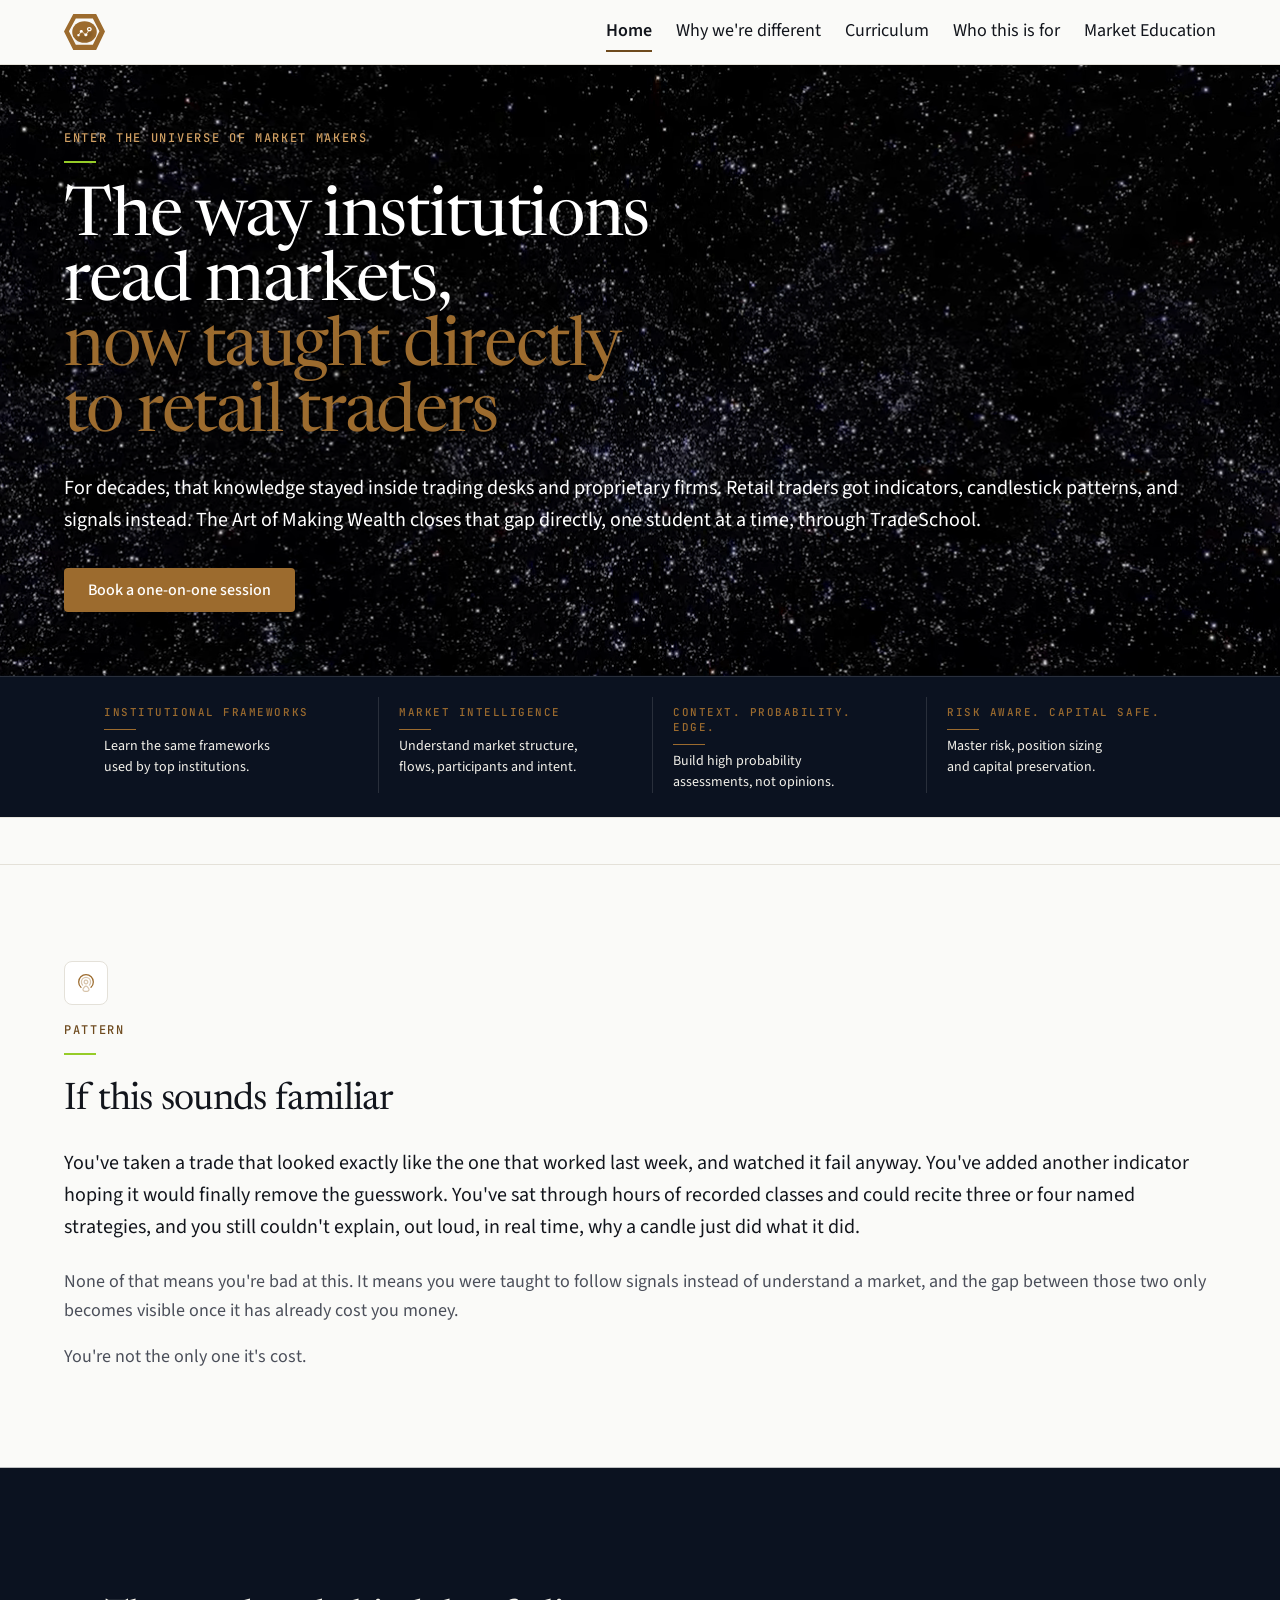
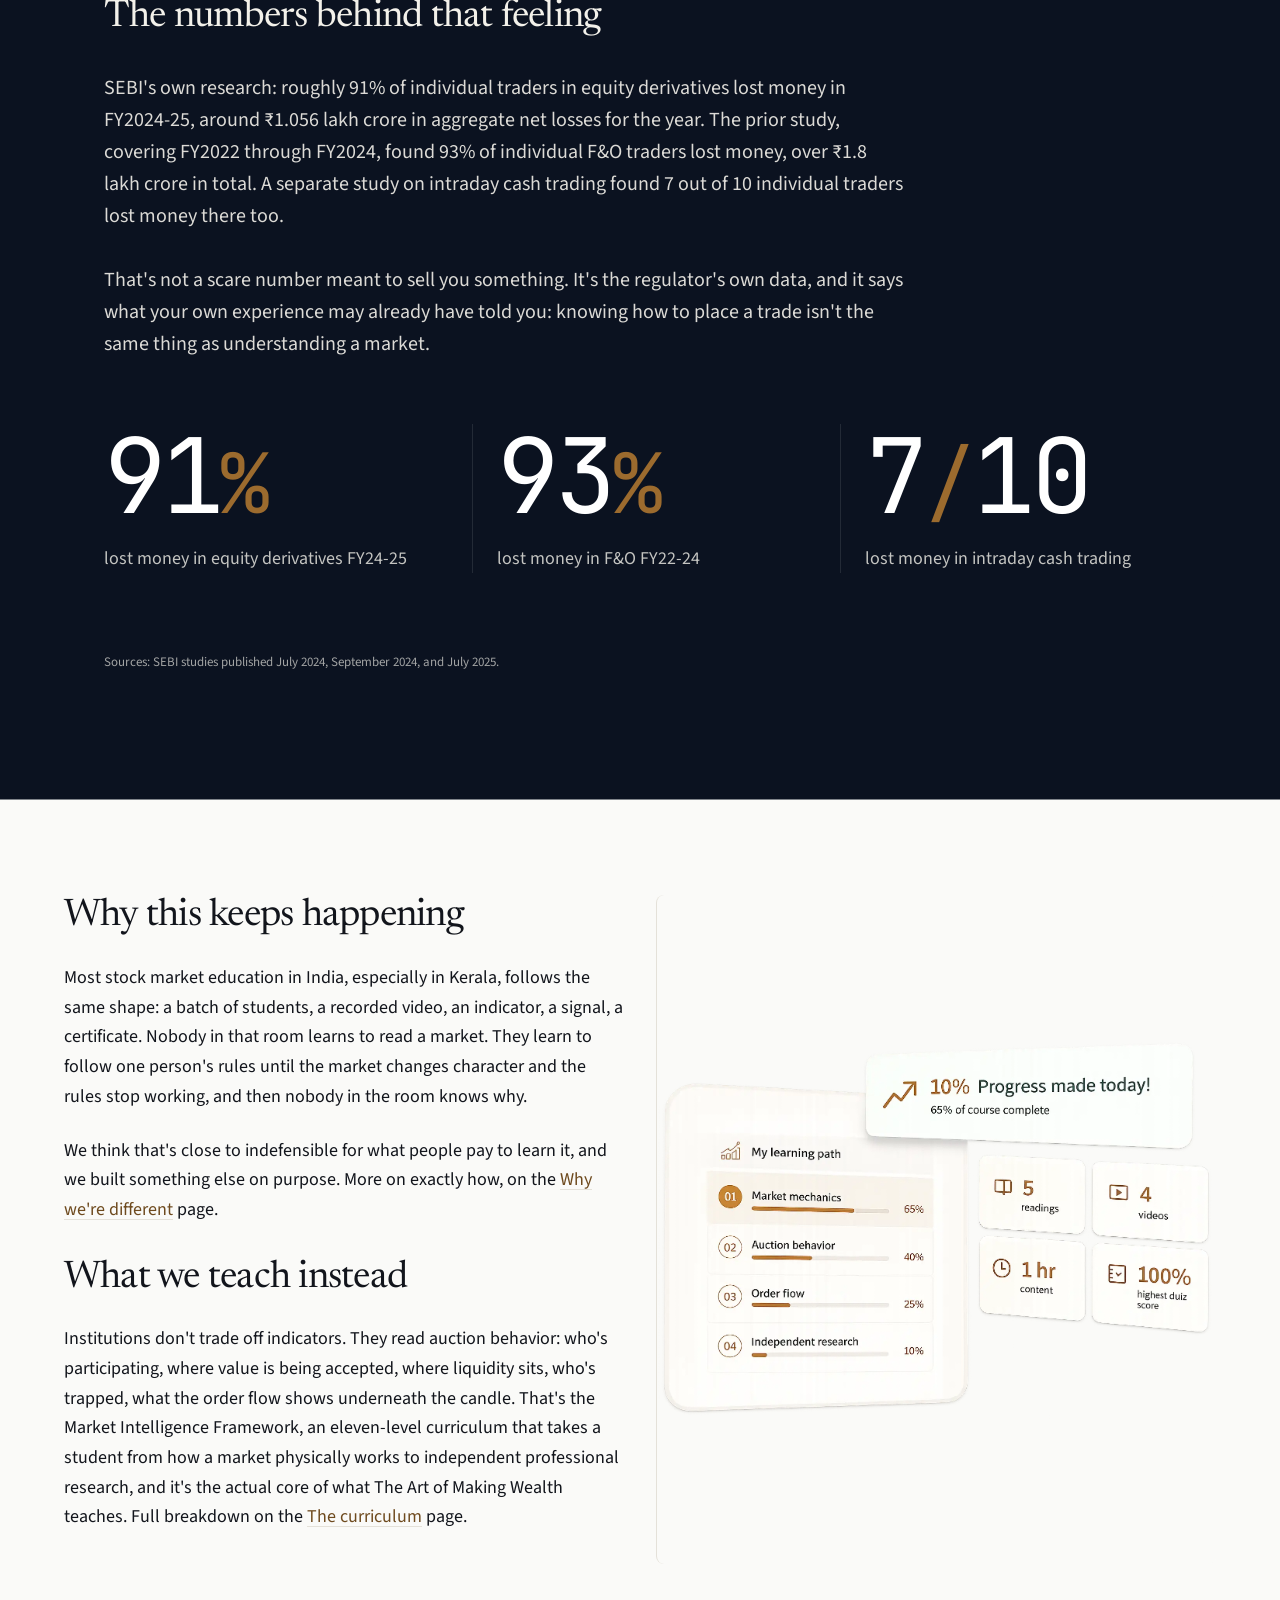
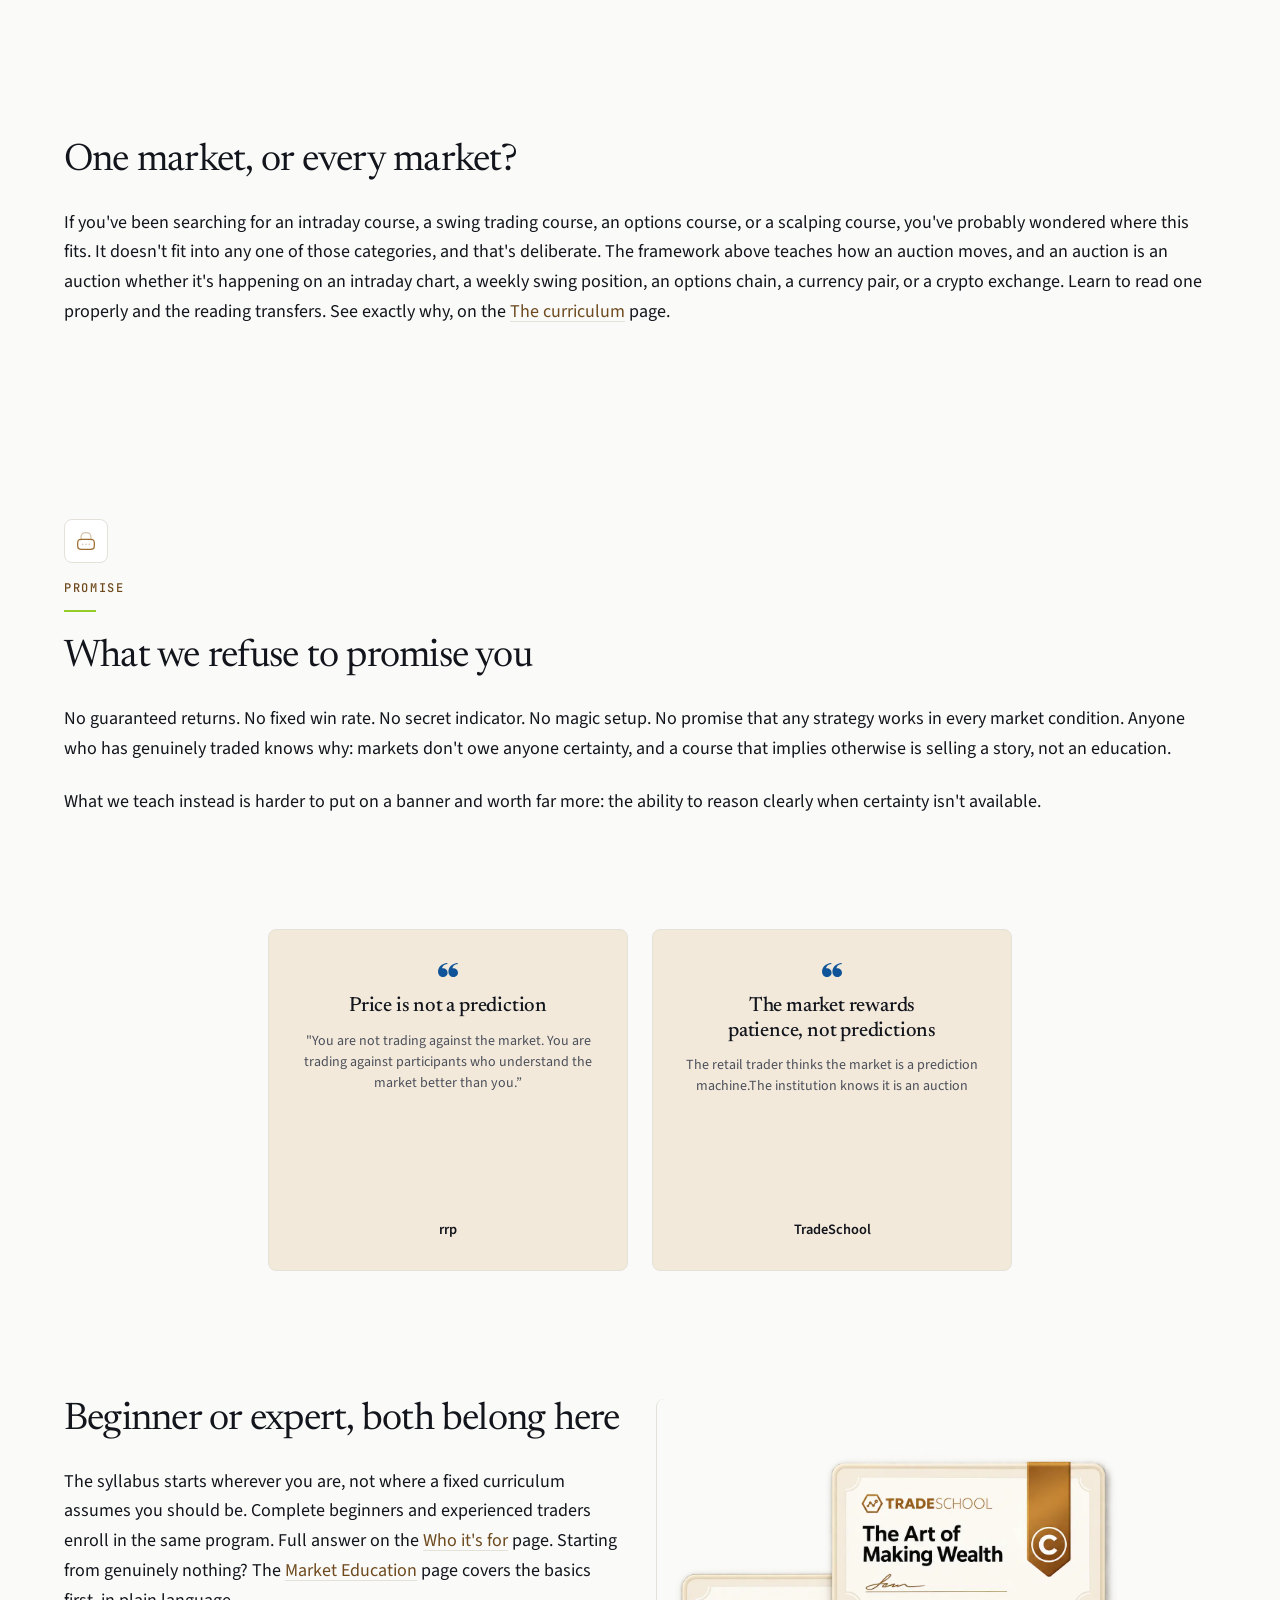
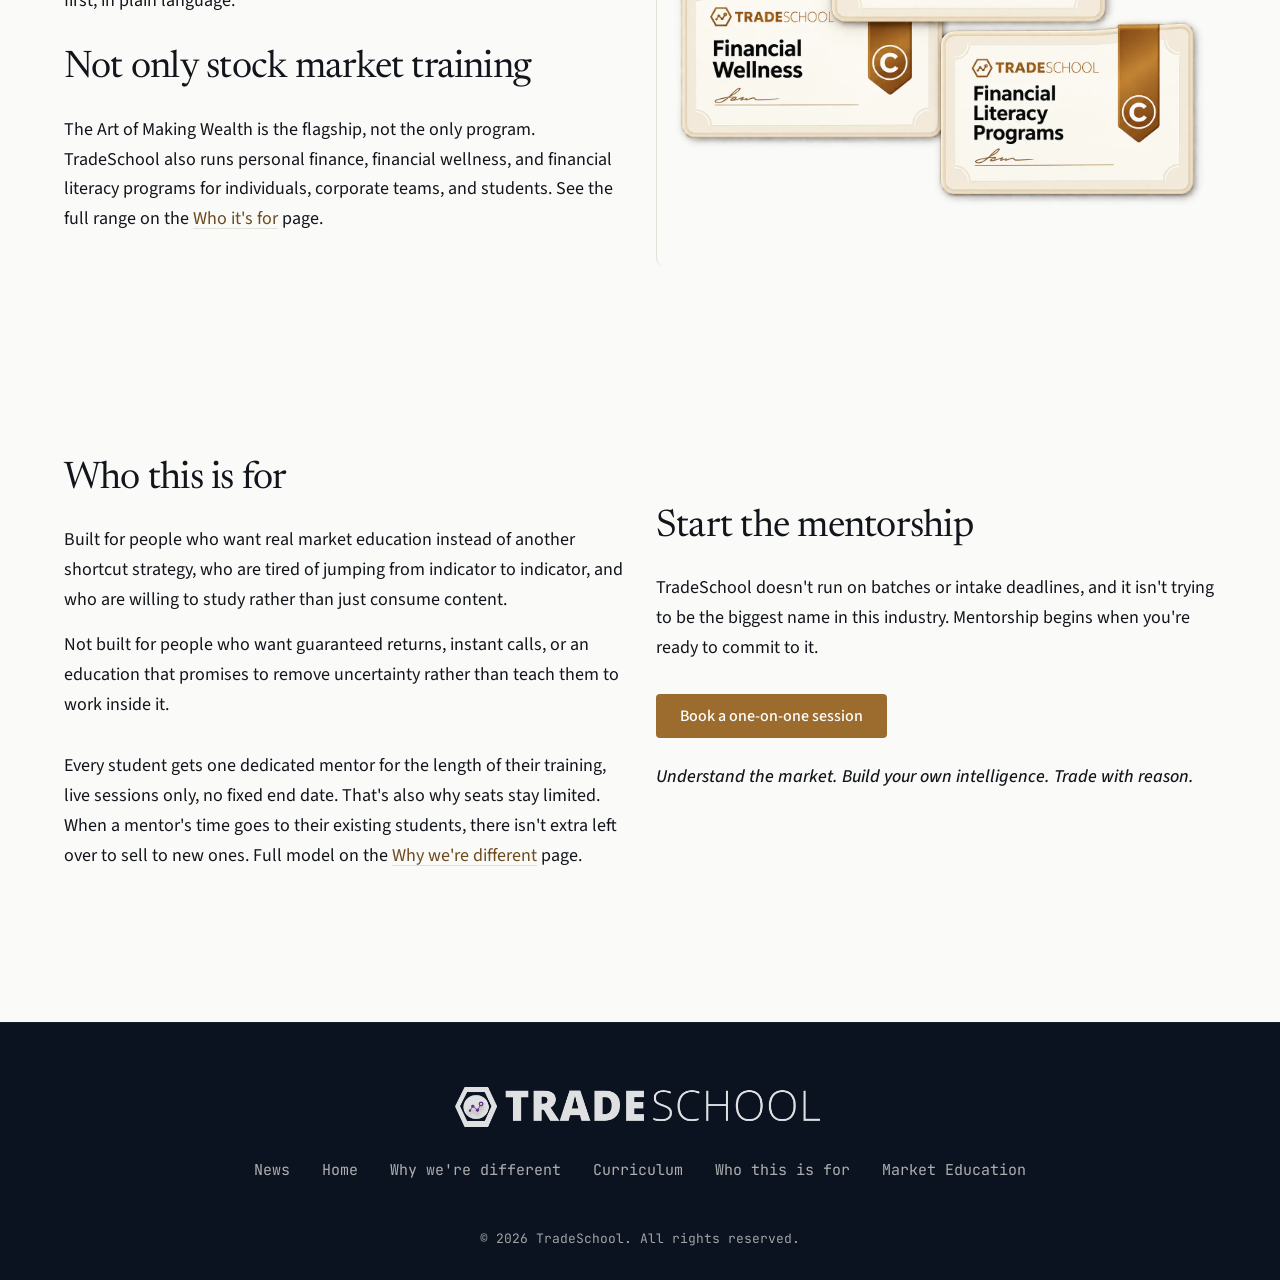
==== commit 079f4716: "Update hero eyebrow text and outcome ladder diagram" ====
--- a/index.html
+++ b/index.html
@@ -65,7 +65,7 @@
         <div class="hero-video-overlay"></div>
       </div>
       <div class="container hero-content">
-        <span class="hero-shared__eyebrow eyebrow">ENTER THE TRADING UNIVERSE</span>
+        <span class="hero-shared__eyebrow eyebrow">ENTER THE UNIVERSE OF MARKET MAKERS</span>
         <div class="section-rule hero-shared__rule"></div>
         <h1 class="text-4xl mb-6 hero-shared__title">
           <span class="hero-shared__title--white">The way institutions</span><br>
